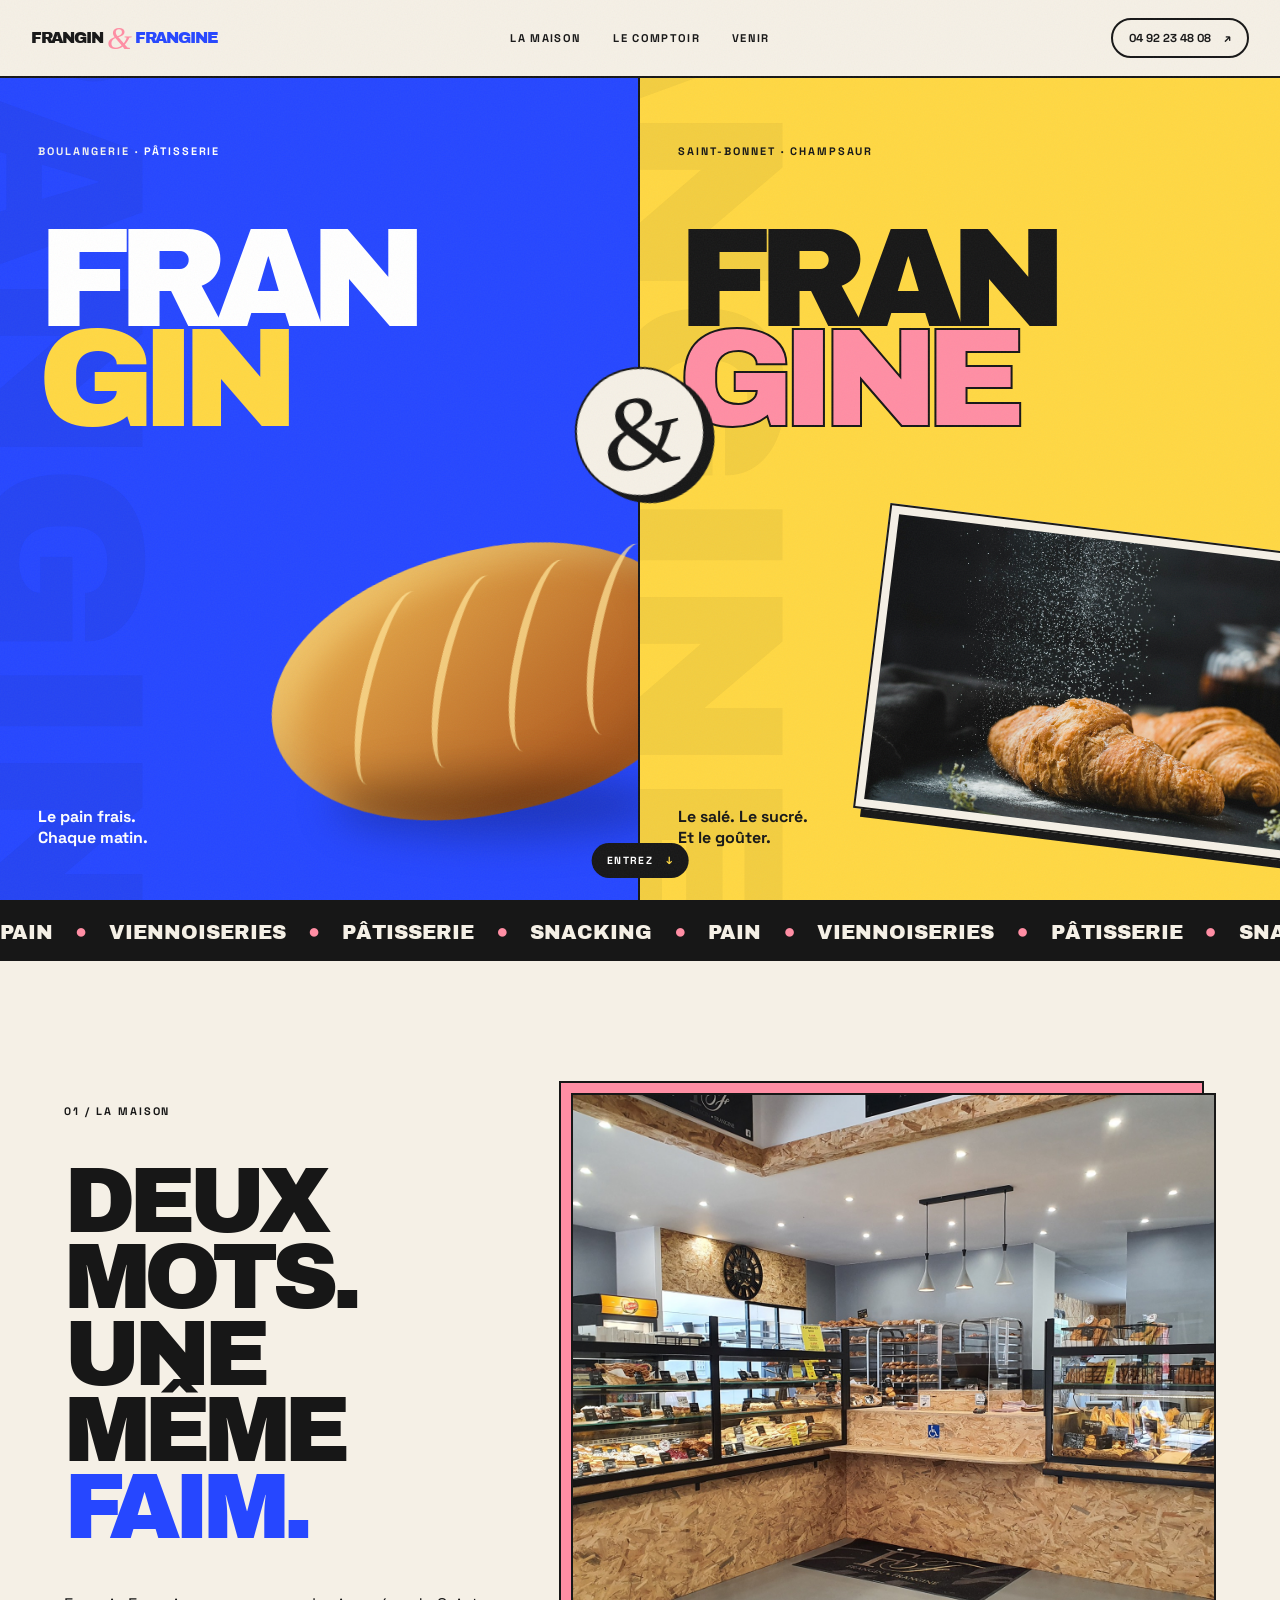
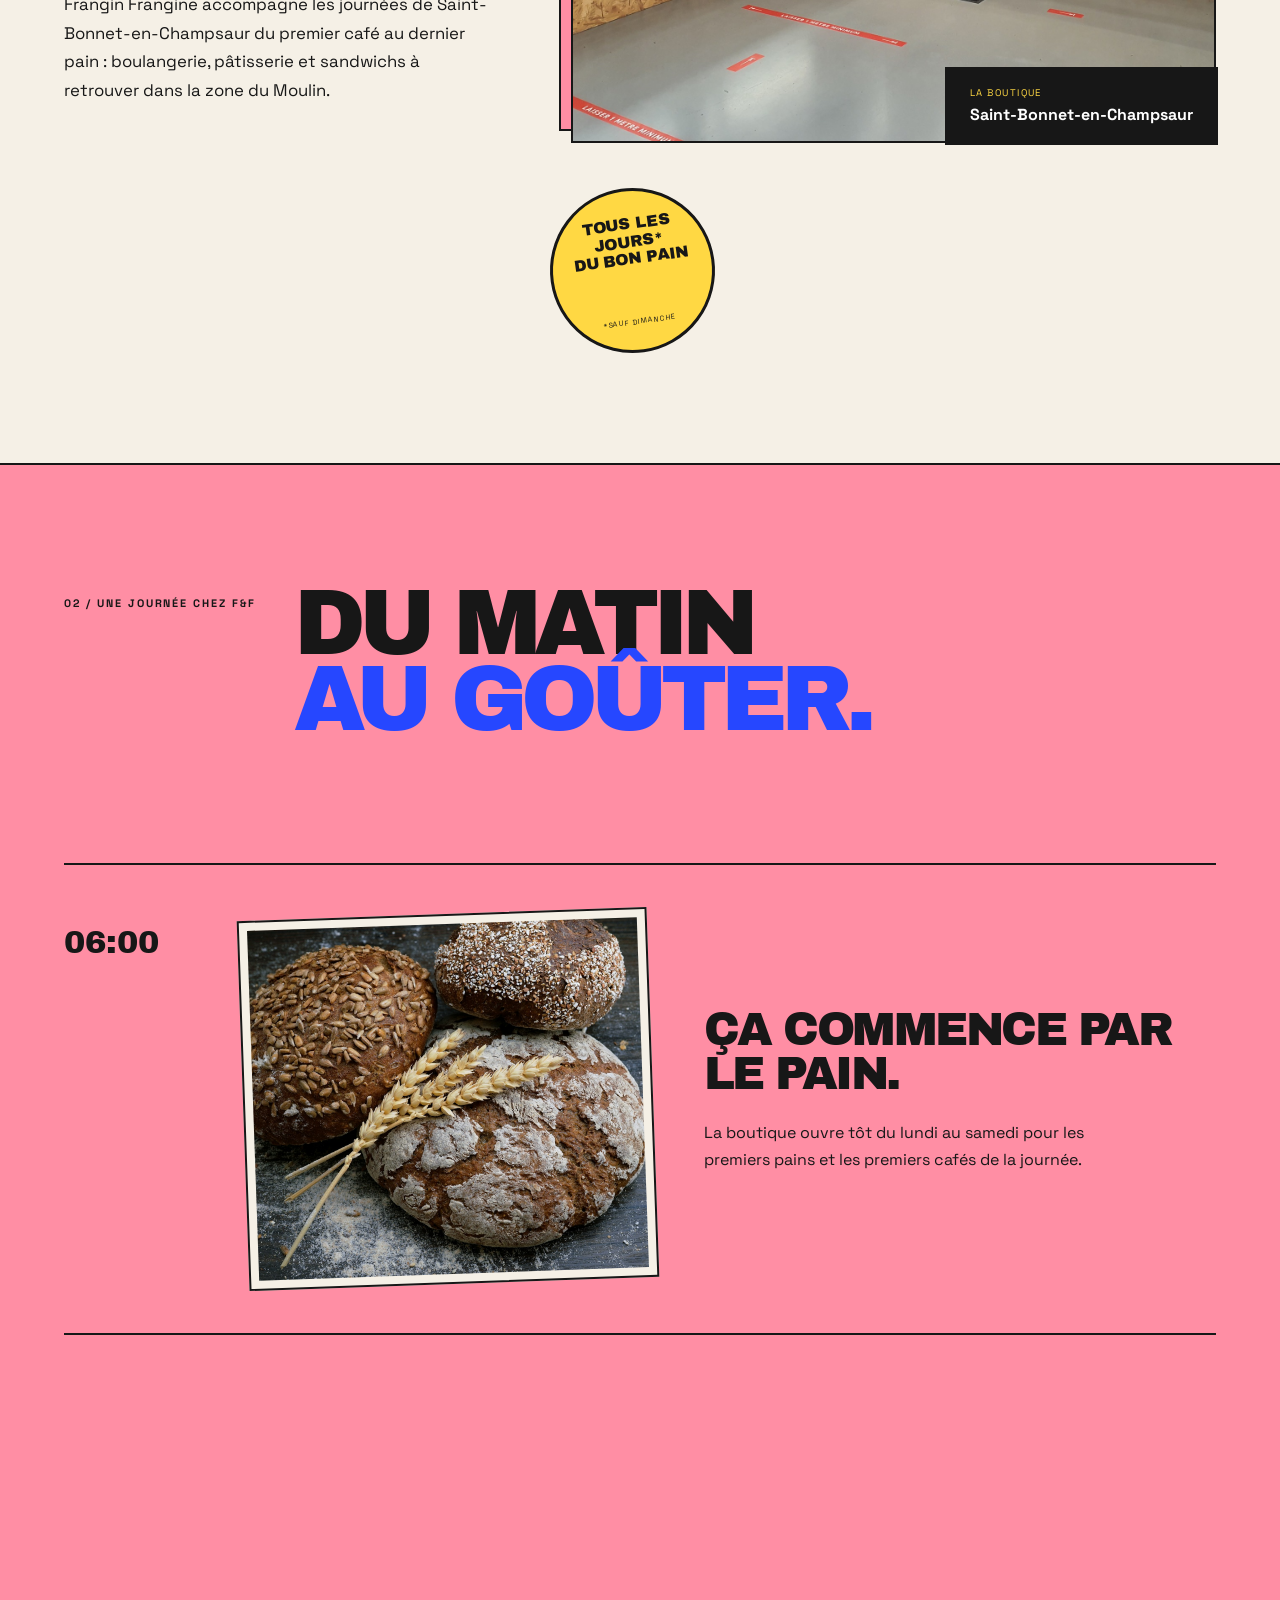
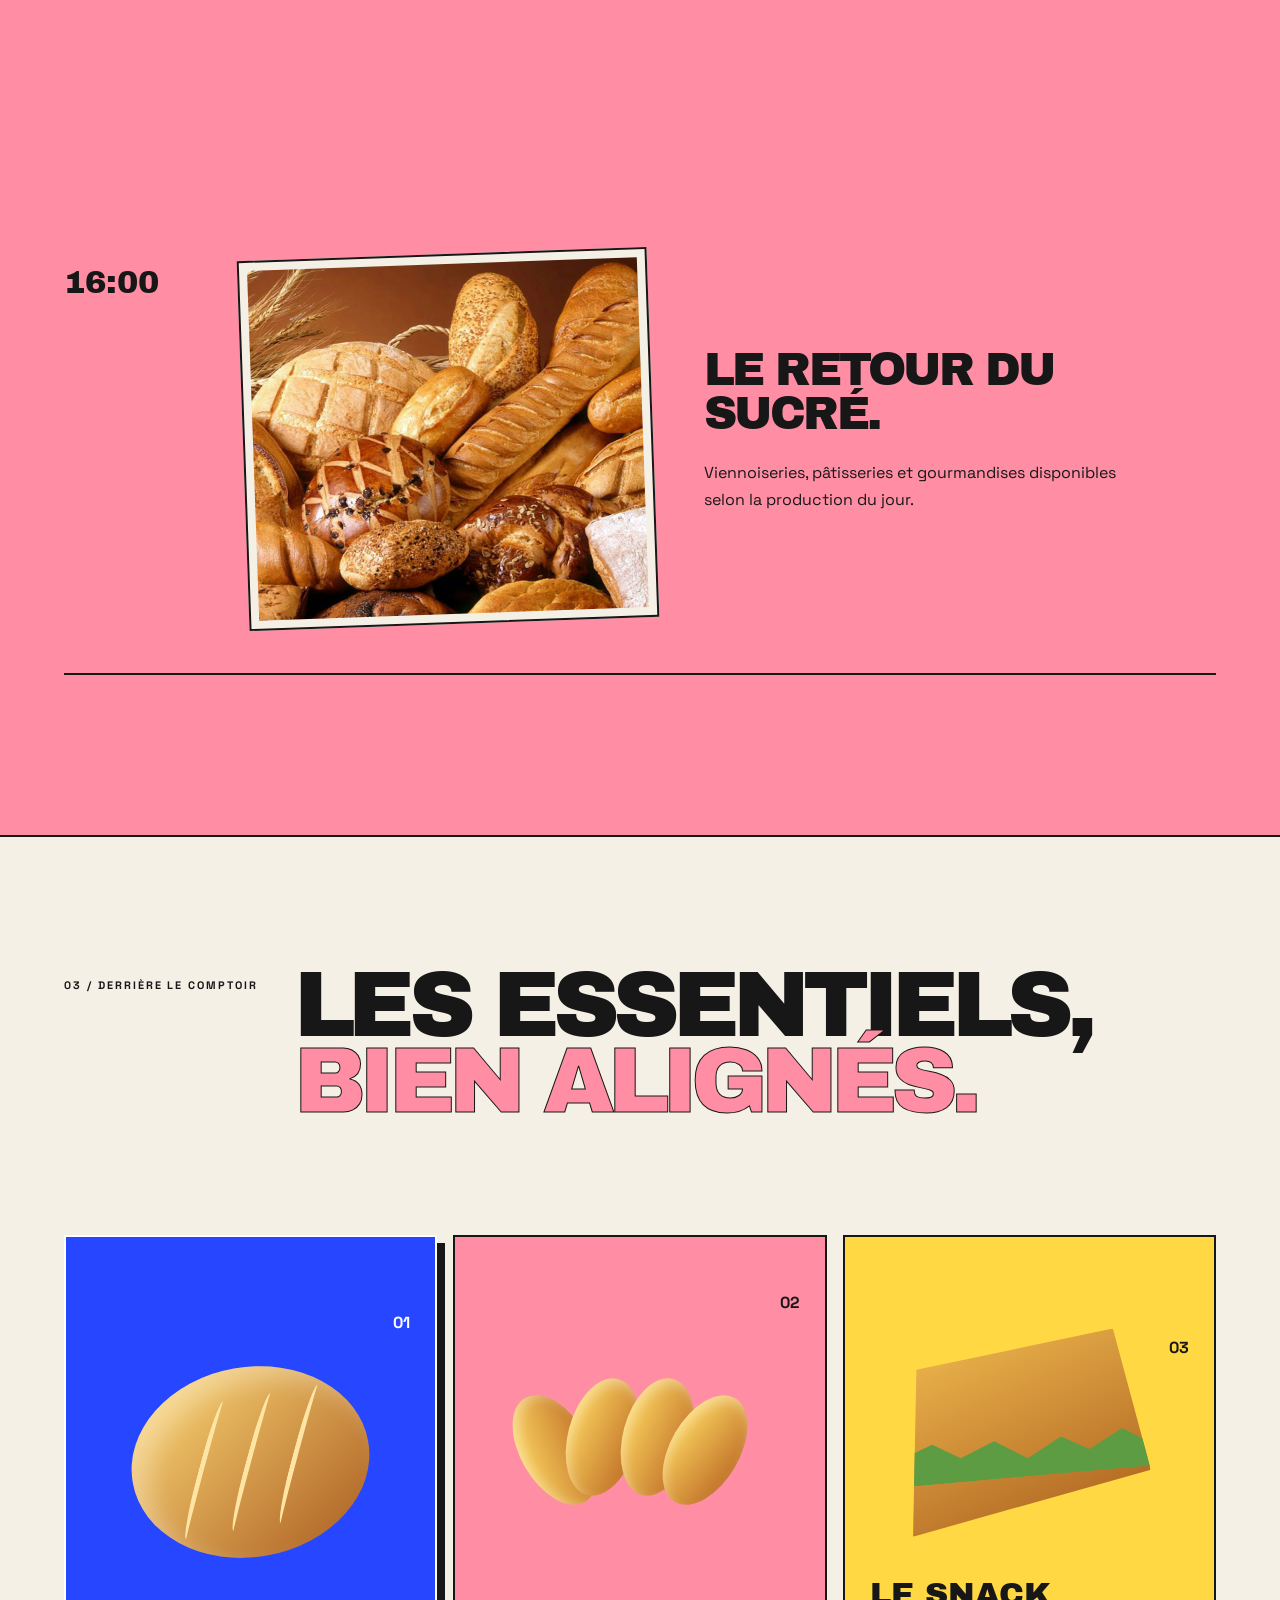
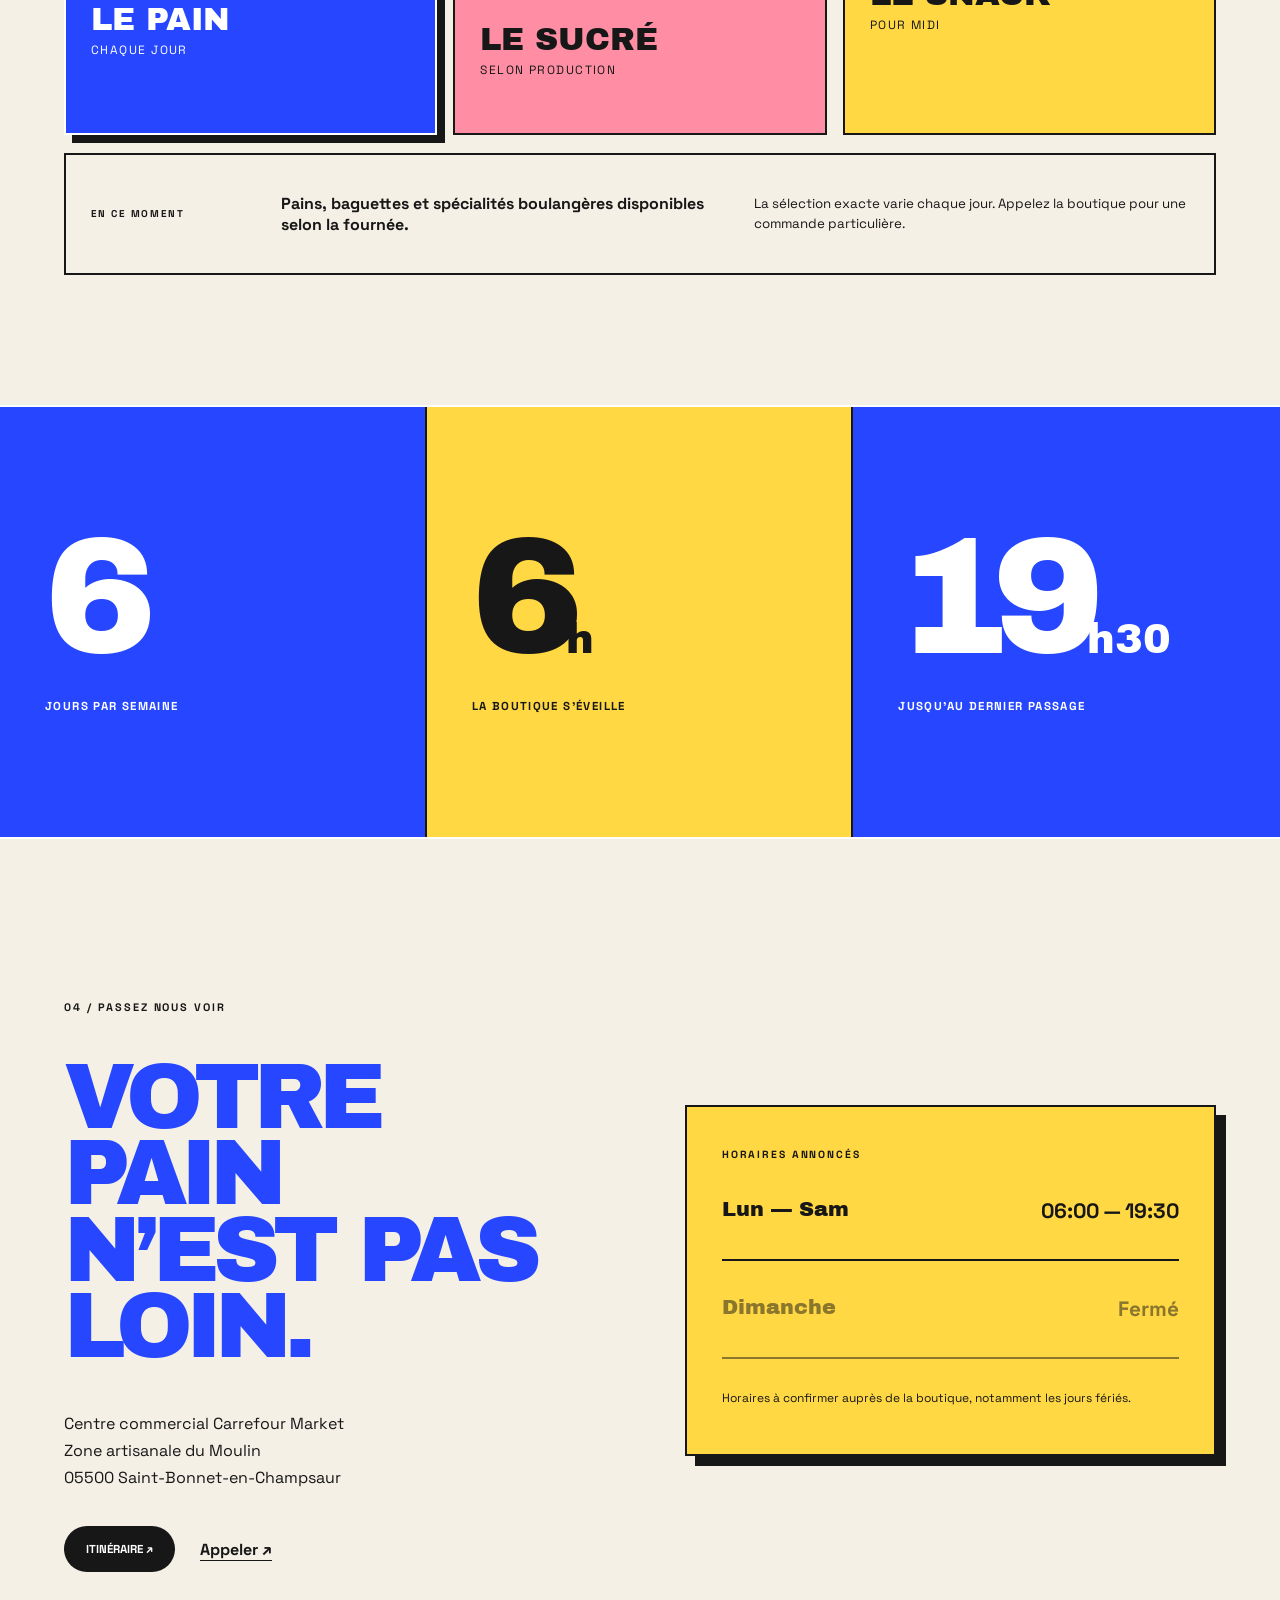
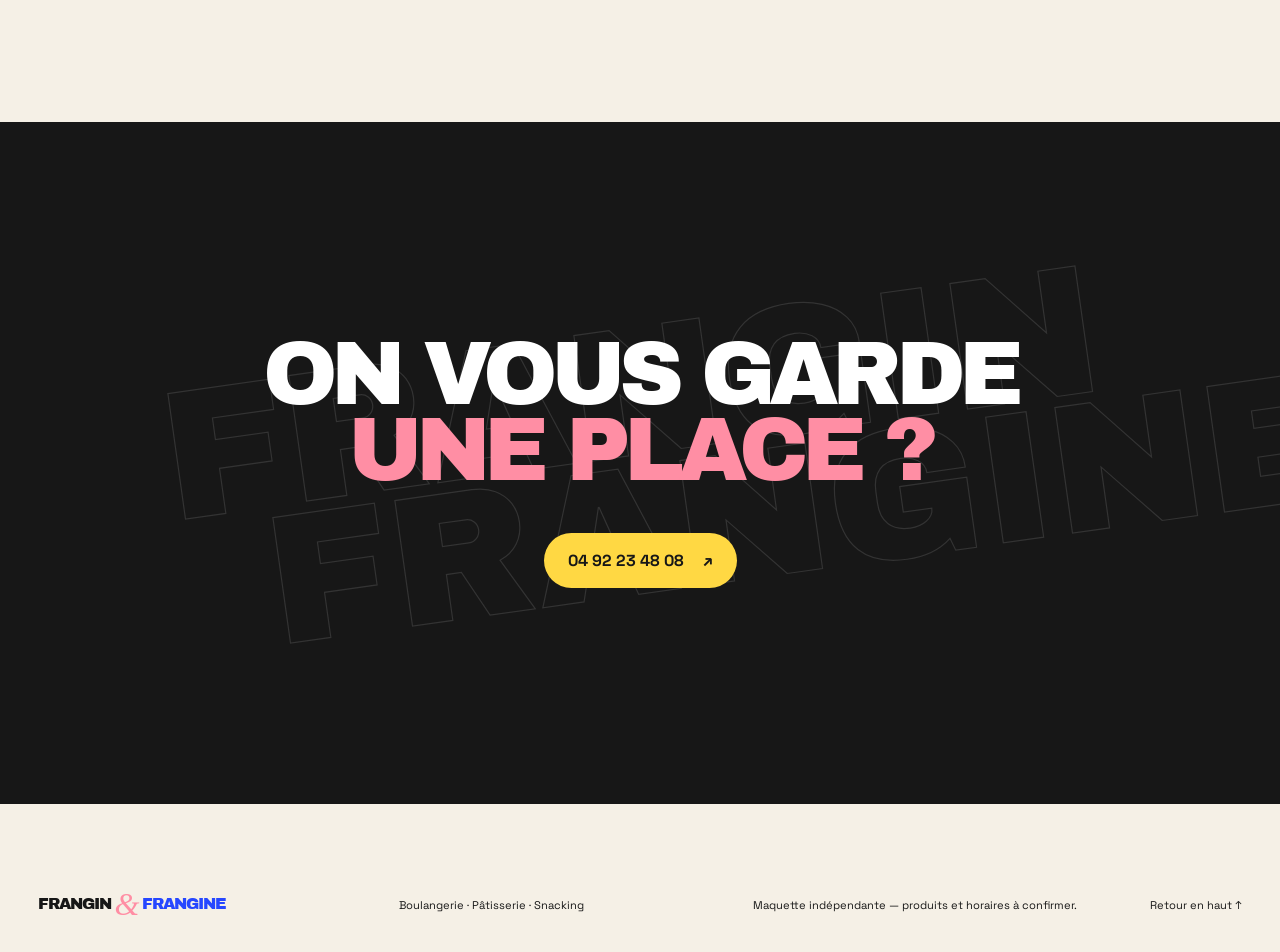
==== index.html @ d8682099 "feat: create premium identity website" ====
<!doctype html>
<html lang="fr">
<head>
  <meta charset="utf-8">
  <meta name="viewport" content="width=device-width, initial-scale=1">
  <meta name="description" content="Frangin Frangine, boulangerie-pâtisserie et snacking à Saint-Bonnet-en-Champsaur. Du pain frais, des douceurs et des sandwichs du lundi au samedi.">
  <meta name="theme-color" content="#2647ff">
  <title>Frangin Frangine — Boulangerie & snacking à Saint-Bonnet</title>
  <link rel="preconnect" href="https://fonts.googleapis.com">
  <link rel="preconnect" href="https://fonts.gstatic.com" crossorigin>
  <link href="https://fonts.googleapis.com/css2?family=Archivo+Black&family=Space+Grotesk:wght@400;500;600;700&display=swap" rel="stylesheet">
  <link rel="icon" href="favicon.svg" type="image/svg+xml">
  <link rel="stylesheet" href="styles.css">
</head>
<body>
  <div class="wipe" aria-hidden="true"><span>F</span><span>&</span><span>F</span></div>
  <div class="grain" aria-hidden="true"></div>
  <header>
    <a class="logo" href="#top" aria-label="Frangin Frangine, accueil"><span>FRANGIN</span><i>&</i><span>FRANGINE</span></a>
    <nav aria-label="Navigation principale"><a href="#maison">La maison</a><a href="#comptoir">Le comptoir</a><a href="#venir">Venir</a></nav>
    <a class="call magnetic" href="tel:+33492234808">04 92 23 48 08 <span>↗</span></a>
  </header>

  <main id="top">
    <section class="hero">
      <div class="hero-half brother" data-word="FRANGIN">
        <p class="eyebrow reveal">Boulangerie · Pâtisserie</p>
        <h1><span>FRAN</span><span>GIN</span></h1>
        <div class="bread-object" aria-hidden="true"><div class="loaf"><i></i><i></i><i></i><i></i></div><div class="shadow"></div></div>
        <p class="hero-caption reveal">Le pain frais.<br>Chaque matin.</p>
      </div>
      <div class="hero-half sister" data-word="FRANGINE">
        <p class="eyebrow reveal">Saint-Bonnet · Champsaur</p>
        <h1><span>FRAN</span><span>GINE</span></h1>
        <figure class="hero-image"><img src="assets/croissants.jpg" alt="Croissants tout juste préparés"></figure>
        <p class="hero-caption reveal">Le salé. Le sucré.<br>Et le goûter.</p>
      </div>
      <div class="ampersand" aria-hidden="true">&</div>
      <a class="scroll" href="#maison">ENTREZ <span>↓</span></a>
    </section>

    <div class="conveyor" aria-label="Pain, viennoiseries, pâtisserie, snacking">
      <div class="conveyor-track"><span>PAIN</span><i>●</i><span>VIENNOISERIES</span><i>●</i><span>PÂTISSERIE</span><i>●</i><span>SNACKING</span><i>●</i><span>PAIN</span><i>●</i><span>VIENNOISERIES</span><i>●</i><span>PÂTISSERIE</span><i>●</i><span>SNACKING</span><i>●</i></div>
    </div>

    <section class="house" id="maison">
      <div class="house-copy">
        <p class="label reveal">01 / La maison</p>
        <h2 class="reveal">Deux mots.<br>Une même<br><span>faim.</span></h2>
        <p class="reveal">Frangin Frangine accompagne les journées de Saint-Bonnet-en-Champsaur du premier café au dernier pain : boulangerie, pâtisserie et sandwichs à retrouver dans la zone du Moulin.</p>
      </div>
      <figure class="shop-shot reveal"><img src="assets/shop.jpg" alt="Intérieur de la boulangerie Frangin Frangine à Saint-Bonnet"><figcaption><span>La boutique</span><b>Saint-Bonnet-en-Champsaur</b></figcaption></figure>
      <div class="round-stamp" aria-hidden="true">TOUS LES JOURS*<br>DU BON PAIN<br><small>*SAUF DIMANCHE</small></div>
    </section>

    <section class="timeline">
      <div class="timeline-heading reveal"><p class="label">02 / Une journée chez F&F</p><h2>Du matin<br><em>au goûter.</em></h2></div>
      <div class="time-list">
        <article class="time-card reveal"><span class="hour">06:00</span><div class="time-visual"><img src="assets/bread.jpg" alt="Pains artisanaux farinés"></div><div><h3>Ça commence par le pain.</h3><p>La boutique ouvre tôt du lundi au samedi pour les premiers pains et les premiers cafés de la journée.</p></div></article>
        <article class="time-card reverse reveal"><span class="hour">12:00</span><div class="time-visual"><img src="assets/baguettes.jpg" alt="Pain tranché pour le déjeuner"></div><div><h3>La pause prend forme.</h3><p>Sandwichs et offre salée pour une pause simple, rapide et généreuse.</p></div></article>
        <article class="time-card reveal"><span class="hour">16:00</span><div class="time-visual"><img src="assets/pastry.jpg" alt="Assortiment de pains et douceurs boulangères"></div><div><h3>Le retour du sucré.</h3><p>Viennoiseries, pâtisseries et gourmandises disponibles selon la production du jour.</p></div></article>
      </div>
    </section>

    <section class="counter" id="comptoir">
      <div class="counter-top"><p class="label reveal">03 / Derrière le comptoir</p><h2 class="reveal">Les essentiels,<br><span>bien alignés.</span></h2></div>
      <div class="product-grid">
        <button class="product blue active reveal" data-product="pain" type="button"><span>01</span><div class="product-shape bread-shape" aria-hidden="true"><i></i><i></i><i></i></div><h3>Le pain</h3><p>Chaque jour</p></button>
        <button class="product pink reveal" data-product="sweet" type="button"><span>02</span><div class="product-shape croissant-shape" aria-hidden="true"><i></i><i></i><i></i><i></i></div><h3>Le sucré</h3><p>Selon production</p></button>
        <button class="product yellow reveal" data-product="snack" type="button"><span>03</span><div class="product-shape sandwich-shape" aria-hidden="true"><i></i></div><h3>Le snack</h3><p>Pour midi</p></button>
      </div>
      <div class="product-detail" aria-live="polite">
        <span>EN CE MOMENT</span>
        <p id="product-copy">Pains, baguettes et spécialités boulangères disponibles selon la fournée.</p>
        <small>La sélection exacte varie chaque jour. Appelez la boutique pour une commande particulière.</small>
      </div>
    </section>

    <section class="numbers">
      <div class="number-block reveal"><span>6</span><p>jours par semaine</p></div>
      <div class="number-block flip reveal"><span>6<span>h</span></span><p>la boutique s’éveille</p></div>
      <div class="number-block reveal"><span>19<span>h30</span></span><p>jusqu’au dernier passage</p></div>
    </section>

    <section class="visit" id="venir">
      <div class="visit-copy reveal"><p class="label">04 / Passez nous voir</p><h2>Votre pain<br>n’est pas loin.</h2><p>Centre commercial Carrefour Market<br>Zone artisanale du Moulin<br>05500 Saint-Bonnet-en-Champsaur</p><div class="visit-actions"><a class="primary magnetic" href="https://www.google.com/maps/search/?api=1&query=Frangin+Frangine+Saint+Bonnet+Champsaur" target="_blank" rel="noopener">Itinéraire ↗</a><a href="tel:+33492234808">Appeler ↗</a></div></div>
      <div class="opening reveal"><span>HORAIRES ANNONCÉS</span><div class="opening-row"><b>Lun — Sam</b><strong>06:00 — 19:30</strong></div><div class="opening-row muted"><b>Dimanche</b><strong>Fermé</strong></div><p>Horaires à confirmer auprès de la boutique, notamment les jours fériés.</p></div>
    </section>

    <section class="finale">
      <div class="finale-word" aria-hidden="true"><span>FRANGIN</span><span>FRANGINE</span></div>
      <h2>On vous garde<br><em>une place ?</em></h2>
      <a class="magnetic" href="tel:+33492234808">04 92 23 48 08 <span>↗</span></a>
    </section>
  </main>

  <footer><a class="logo" href="#top"><span>FRANGIN</span><i>&</i><span>FRANGINE</span></a><p>Boulangerie · Pâtisserie · Snacking</p><p class="legal">Maquette indépendante — produits et horaires à confirmer.</p><a href="#top">Retour en haut ↑</a></footer>
  <script src="app.js"></script>
</body>
</html>
---- styles.css ----
:root{--blue:#2647ff;--pink:#ff8ea4;--yellow:#ffd843;--cream:#f5f0e6;--ink:#171717;--display:"Archivo Black",sans-serif;--body:"Space Grotesk",sans-serif}*{box-sizing:border-box}html{scroll-behavior:smooth}body{margin:0;background:var(--cream);color:var(--ink);font-family:var(--body);overflow-x:hidden}body.loading{overflow:hidden}a{color:inherit;text-decoration:none}button{font:inherit;color:inherit}img{display:block;width:100%;height:100%;object-fit:cover}::selection{background:var(--pink);color:var(--ink)}.grain{position:fixed;inset:0;z-index:400;pointer-events:none;opacity:.045;background-image:url("data:image/svg+xml,%3Csvg xmlns='http://www.w3.org/2000/svg' width='160' height='160'%3E%3Cfilter id='a'%3E%3CfeTurbulence type='fractalNoise' baseFrequency='.7' numOctaves='4' stitchTiles='stitch'/%3E%3C/filter%3E%3Crect width='100%25' height='100%25' filter='url(%23a)'/%3E%3C/svg%3E")}.wipe{position:fixed;inset:0;z-index:999;background:var(--cream);display:flex;align-items:center;justify-content:center;font:clamp(5rem,15vw,13rem)/1 var(--display);transition:transform .9s cubic-bezier(.8,0,.2,1)}.wipe span:first-child{color:var(--blue)}.wipe span:nth-child(2){color:var(--pink);font-family:Georgia,serif;font-style:italic}.wipe span:last-child{color:var(--yellow);-webkit-text-stroke:2px var(--ink)}.wipe.done{transform:translateY(-105%)}header{height:78px;position:fixed;z-index:100;left:0;right:0;top:0;display:grid;grid-template-columns:1fr auto 1fr;align-items:center;padding:0 2.4vw;border-bottom:2px solid var(--ink);background:rgba(245,240,230,.9);backdrop-filter:blur(13px)}.logo{display:flex;align-items:center;font:1rem/1 var(--display);letter-spacing:-.07em;width:max-content}.logo i{font:italic 2rem/.5 Georgia,serif;color:var(--pink);margin:0 4px}.logo span:last-child{color:var(--blue)}header nav{display:flex;gap:2rem;font-size:.7rem;text-transform:uppercase;letter-spacing:.12em;font-weight:700}header nav a{transition:color .2s}header nav a:hover{color:var(--blue)}.call{justify-self:end;border:2px solid;border-radius:999px;padding:11px 16px;font-size:.72rem;font-weight:700}.call span{margin-left:10px}.hero{min-height:100svh;padding-top:78px;display:grid;grid-template-columns:1fr 1fr;position:relative;border-bottom:2px solid}.hero-half{position:relative;min-height:calc(100svh - 78px);overflow:hidden;padding:55px 3vw}.hero-half:after{content:attr(data-word);position:absolute;font:18vw/.75 var(--display);left:-2vw;bottom:-3vw;color:rgba(23,23,23,.05);writing-mode:vertical-rl}.brother{background:var(--blue);color:white;border-right:2px solid var(--ink)}.sister{background:var(--yellow)}.eyebrow{font-size:.68rem;font-weight:700;text-transform:uppercase;letter-spacing:.18em}.hero h1{position:relative;z-index:2;margin:8vh 0 0;font:clamp(5rem,11vw,12rem)/.71 var(--display);letter-spacing:-.1em}.hero h1 span{display:block}.brother h1 span:last-child{color:var(--yellow)}.sister h1 span:last-child{color:var(--pink);-webkit-text-stroke:2px var(--ink)}.ampersand{position:absolute;z-index:5;left:50%;top:48%;transform:translate(-50%,-50%) rotate(-12deg);width:130px;aspect-ratio:1;border:2px solid;border-radius:50%;display:grid;place-items:center;background:var(--cream);font:italic 6.5rem/1 Georgia,serif;box-shadow:8px 8px 0 var(--ink);animation:bob 3s ease-in-out infinite alternate}@keyframes bob{to{transform:translate(-50%,-58%) rotate(7deg)}}.bread-object{position:absolute;width:34vw;height:25vw;right:-5vw;bottom:7vh;perspective:800px}.loaf{position:absolute;inset:2vw 0;background:linear-gradient(145deg,#f4bd55,#b76524 72%);border-radius:55% 48% 50% 50%;transform:rotate(-12deg) rotateX(12deg);box-shadow:inset 20px 20px 35px rgba(255,235,150,.4),inset -25px -25px 40px rgba(103,39,10,.35);animation:loaf 4s ease-in-out infinite alternate}.loaf i{position:absolute;width:13%;height:75%;top:8%;border-left:8px solid rgba(255,226,148,.75);border-radius:50%;transform:rotate(24deg)}.loaf i:nth-child(1){left:22%}.loaf i:nth-child(2){left:40%}.loaf i:nth-child(3){left:58%}.loaf i:nth-child(4){left:76%}@keyframes loaf{to{transform:rotate(-7deg) rotateX(4deg) translateY(-15px)}}.shadow{position:absolute;bottom:0;left:15%;right:8%;height:20%;background:rgba(0,0,0,.25);filter:blur(20px);border-radius:50%}.hero-image{position:absolute;right:-4vw;bottom:7vh;width:36vw;height:24vw;margin:0;border:2px solid;padding:8px;background:var(--cream);transform:rotate(7deg);box-shadow:8px 8px 0 var(--ink);overflow:hidden}.hero-image img{transition:transform 1s}.hero-image:hover img{transform:scale(1.06)}.hero-caption{position:absolute;z-index:3;left:3vw;bottom:4vh;font-size:1rem;font-weight:700}.scroll{position:absolute;z-index:6;left:50%;bottom:22px;transform:translateX(-50%);background:var(--ink);color:white;padding:11px 15px;border-radius:999px;font-size:.65rem;font-weight:700;letter-spacing:.14em}.scroll span{color:var(--yellow);margin-left:8px}.conveyor{overflow:hidden;background:var(--ink);color:var(--cream);padding:18px 0;border-bottom:2px solid}.conveyor-track{width:max-content;display:flex;align-items:center;gap:22px;font:1.25rem var(--display);animation:roll 23s linear infinite}.conveyor i{color:var(--pink);font-style:normal}@keyframes roll{to{transform:translateX(-50%)}}.house{min-height:1100px;padding:130px 5vw;position:relative;display:grid;grid-template-columns:.8fr 1.2fr;gap:6vw;overflow:hidden}.house-copy{position:relative;z-index:2}.label{font-size:.68rem;font-weight:700;letter-spacing:.18em;text-transform:uppercase}.house h2,.timeline-heading h2,.counter-top h2,.visit h2{font:clamp(3.8rem,7.2vw,8rem)/.83 var(--display);letter-spacing:-.075em;text-transform:uppercase;margin:45px 0}.house h2 span{color:var(--blue)}.house-copy>p:last-child{max-width:450px;line-height:1.7;font-size:1.05rem}.shop-shot{position:relative;height:650px;margin:0}.shop-shot:before{content:"";position:absolute;inset:-12px 12px 12px -12px;background:var(--pink);border:2px solid}.shop-shot img{position:relative;border:2px solid}.shop-shot figcaption{position:absolute;right:-2px;bottom:-2px;background:var(--ink);color:white;padding:20px 25px}.shop-shot figcaption span{display:block;color:var(--yellow);font-size:.6rem;letter-spacing:.15em;text-transform:uppercase}.shop-shot figcaption b{display:block;margin-top:5px}.round-stamp{position:absolute;left:43%;bottom:110px;width:165px;aspect-ratio:1;border:3px solid;border-radius:50%;display:grid;place-items:center;text-align:center;background:var(--yellow);font:1rem/1.1 var(--display);transform:rotate(-8deg);animation:bobStamp 4s ease-in-out infinite alternate}.round-stamp small{font:.45rem var(--body);letter-spacing:.12em}@keyframes bobStamp{to{transform:rotate(8deg) translateY(-10px)}}.timeline{padding:120px 5vw 160px;background:var(--pink);border-block:2px solid}.timeline-heading{display:grid;grid-template-columns:.4fr 1.6fr}.timeline-heading h2{margin-top:0}.timeline-heading em{font-style:normal;color:var(--blue)}.time-list{margin-top:80px;border-top:2px solid}.time-card{min-height:470px;border-bottom:2px solid;display:grid;grid-template-columns:.25fr .8fr 1fr;gap:4vw;align-items:center;padding:40px 0}.time-card.reverse .time-visual{order:3}.hour{font:2rem var(--display);align-self:start;margin-top:20px}.time-visual{height:370px;overflow:hidden;border:2px solid;background:var(--cream);padding:8px;transform:rotate(-2deg)}.time-card.reverse .time-visual{transform:rotate(2deg)}.time-card h3{font:clamp(2rem,3.6vw,4.2rem)/.95 var(--display);letter-spacing:-.055em;text-transform:uppercase;margin:0 0 22px}.time-card p{max-width:420px;line-height:1.7}.counter{padding:130px 5vw;background:var(--cream)}.counter-top{display:grid;grid-template-columns:.4fr 1.6fr}.counter-top h2{margin-top:0}.counter-top h2 span{color:var(--pink);-webkit-text-stroke:1px var(--ink)}.product-grid{display:grid;grid-template-columns:repeat(3,1fr);gap:16px;margin-top:70px}.product{position:relative;min-height:500px;border:2px solid;background:none;padding:25px;text-align:left;overflow:hidden;cursor:pointer;transition:transform .3s,box-shadow .3s}.product:hover,.product.active{transform:translateY(-10px);box-shadow:8px 8px 0 var(--ink)}.product.blue{background:var(--blue);color:white}.product.pink{background:var(--pink)}.product.yellow{background:var(--yellow)}.product>span{float:right;font-weight:700}.product h3{font:2rem var(--display);text-transform:uppercase;margin:40px 0 5px}.product p{margin:0;font-size:.75rem;text-transform:uppercase;letter-spacing:.12em}.product-shape{height:290px;position:relative;display:grid;place-items:center}.bread-shape{width:75%;height:190px;margin:55px auto 45px;border-radius:50%;background:linear-gradient(145deg,#ffdc79,#aa5c20);transform:rotate(-10deg);box-shadow:inset 15px 15px 25px rgba(255,255,255,.3)}.bread-shape i{position:absolute;width:12px;height:75%;border-left:5px solid #ffe5a4;border-radius:50%;transform:rotate(25deg)}.bread-shape i:nth-child(1){left:28%}.bread-shape i:nth-child(2){left:48%}.bread-shape i:nth-child(3){left:68%}.croissant-shape{display:flex;align-items:center;justify-content:center}.croissant-shape i{display:block;width:23%;height:120px;border-radius:50%;background:linear-gradient(100deg,#ffda63,#bd6a24);margin:-7px;transform:rotate(15deg);box-shadow:inset 5px 5px 12px rgba(255,255,255,.35)}.croissant-shape i:first-child{transform:rotate(-30deg) translateY(15px)}.croissant-shape i:last-child{transform:rotate(30deg) translateY(15px)}.sandwich-shape{height:200px;width:80%;margin:auto;background:linear-gradient(160deg,#efb94f,#a95c1c);clip-path:polygon(12% 12%,90% 0,100% 72%,5% 95%);transform:rotate(-5deg)}.sandwich-shape i{position:absolute;left:3%;right:0;top:50%;height:20%;background:#5d9c42;clip-path:polygon(0 30%,13% 0,24% 40%,38% 5%,51% 55%,65% 8%,76% 45%,90% 0,100% 40%,100% 100%,0 100%)}.product-detail{margin-top:18px;border:2px solid;padding:22px 25px;display:grid;grid-template-columns:.35fr 1fr 1fr;gap:3vw;align-items:center}.product-detail>span{font-size:.62rem;font-weight:700;letter-spacing:.18em}.product-detail p{font-weight:700}.product-detail small{line-height:1.5}.numbers{display:grid;grid-template-columns:repeat(3,1fr);border-block:2px solid;background:var(--blue);color:white}.number-block{min-height:430px;padding:45px;display:flex;flex-direction:column;justify-content:center;border-right:2px solid var(--ink)}.number-block:last-child{border:0}.number-block.flip{background:var(--yellow);color:var(--ink)}.number-block>span{font:clamp(6rem,13vw,13rem)/.8 var(--display);letter-spacing:-.1em}.number-block>span span{font-size:.25em;letter-spacing:0}.number-block p{margin:35px 0 0;text-transform:uppercase;font-weight:700;letter-spacing:.12em;font-size:.72rem}.visit{padding:150px 5vw;background:var(--cream);display:grid;grid-template-columns:1fr 1fr;gap:7vw}.visit h2{color:var(--blue)}.visit-copy>p:nth-of-type(2){line-height:1.7}.visit-actions{display:flex;gap:25px;align-items:center;margin-top:35px}.primary{display:inline-block;background:var(--ink);color:white;border-radius:999px;padding:16px 22px;font-size:.72rem;font-weight:700;text-transform:uppercase}.visit-actions>a:last-child{text-decoration:underline;text-underline-offset:5px;font-weight:700}.opening{border:2px solid;padding:35px;align-self:center;background:var(--yellow);box-shadow:10px 10px 0 var(--ink);transform:rotate(1.5deg)}.opening>span{font-size:.65rem;font-weight:700;letter-spacing:.18em}.opening-row{padding:35px 0;border-bottom:2px solid;display:flex;justify-content:space-between;gap:20px}.opening-row b{font:1.3rem var(--display)}.opening-row strong{font-size:1.3rem}.opening-row.muted{opacity:.5}.opening>p{font-size:.75rem;line-height:1.5;margin-top:30px}.finale{min-height:680px;background:var(--ink);color:white;display:flex;flex-direction:column;align-items:center;justify-content:center;text-align:center;position:relative;overflow:hidden}.finale-word{position:absolute;inset:0;display:flex;flex-direction:column;justify-content:center;font:12vw/.75 var(--display);color:transparent;-webkit-text-stroke:1px rgba(255,255,255,.12);transform:rotate(-8deg) scale(1.2)}.finale-word span:last-child{transform:translateX(10vw)}.finale h2{position:relative;font:clamp(3.8rem,7vw,8rem)/.85 var(--display);letter-spacing:-.075em;text-transform:uppercase;margin:0 0 45px}.finale em{font-style:normal;color:var(--pink)}.finale>a{position:relative;background:var(--yellow);color:var(--ink);padding:17px 24px;border-radius:999px;font-weight:700}.finale>a span{margin-left:15px}.magnetic{transition:transform .2s}footer{min-height:150px;padding:40px 3vw;display:grid;grid-template-columns:1.2fr 1fr 1.5fr auto;gap:25px;align-items:end;border-top:2px solid;font-size:.7rem}footer p{margin:0}.legal{text-align:center}.reveal{opacity:0;transform:translateY(45px);transition:opacity .85s ease,transform .85s cubic-bezier(.2,.7,.2,1)}.reveal.visible{opacity:1;transform:none}
@media(max-width:900px){header{grid-template-columns:1fr auto}header nav{display:none}.hero{grid-template-columns:1fr;min-height:1500px}.hero-half{min-height:720px}.brother{border-right:0;border-bottom:2px solid}.hero h1{font-size:19vw}.hero-image,.bread-object{width:62vw;height:42vw}.ampersand{top:50%;width:100px;font-size:5rem}.house{grid-template-columns:1fr;min-height:auto}.shop-shot{height:520px}.round-stamp{left:auto;right:4%;bottom:80px}.timeline-heading,.counter-top{grid-template-columns:1fr}.time-card{grid-template-columns:.2fr 1fr}.time-card>div:last-child{grid-column:2}.time-card.reverse .time-visual{order:initial}.product-grid{grid-template-columns:1fr}.product{min-height:460px}.product-detail{grid-template-columns:1fr}.numbers{grid-template-columns:1fr}.number-block{min-height:300px;border-right:0;border-bottom:2px solid}.visit{grid-template-columns:1fr}footer{grid-template-columns:1fr 1fr}.legal{text-align:left}}
@media(max-width:560px){header{height:68px;padding-inline:4vw}.logo{font-size:.72rem}.logo i{font-size:1.5rem}.call{font-size:0;width:45px;height:45px;padding:0;display:grid;place-items:center}.call span{font-size:1rem;margin:0}.hero{padding-top:68px;min-height:1240px}.hero-half{min-height:600px;padding:45px 5vw}.hero h1{font-size:22vw}.hero-image,.bread-object{width:76vw;height:52vw;bottom:8vh}.hero-caption{left:5vw}.ampersand{width:82px;font-size:4rem}.house,.timeline,.counter,.visit{padding:95px 6vw}.house h2,.timeline-heading h2,.counter-top h2,.visit h2{font-size:13vw}.shop-shot{height:380px}.round-stamp{width:115px;bottom:55px}.time-card{grid-template-columns:1fr;padding:35px 0}.time-card>div:last-child{grid-column:1}.time-visual{height:280px}.time-card.reverse .time-visual{order:initial}.time-card h3{font-size:2rem}.product{min-height:430px}.product-detail{padding:20px}.number-block>span{font-size:35vw}.visit-actions{align-items:flex-start;flex-direction:column}.opening{padding:25px}.opening-row{display:block}.opening-row strong{display:block;margin-top:8px}.finale{min-height:550px}.finale h2{font-size:12vw}footer{grid-template-columns:1fr}.legal{order:4}}
@media(prefers-reduced-motion:reduce){html{scroll-behavior:auto}*,*:before,*:after{animation-duration:.01ms!important;animation-iteration-count:1!important;transition-duration:.01ms!important}.reveal{opacity:1;transform:none}}
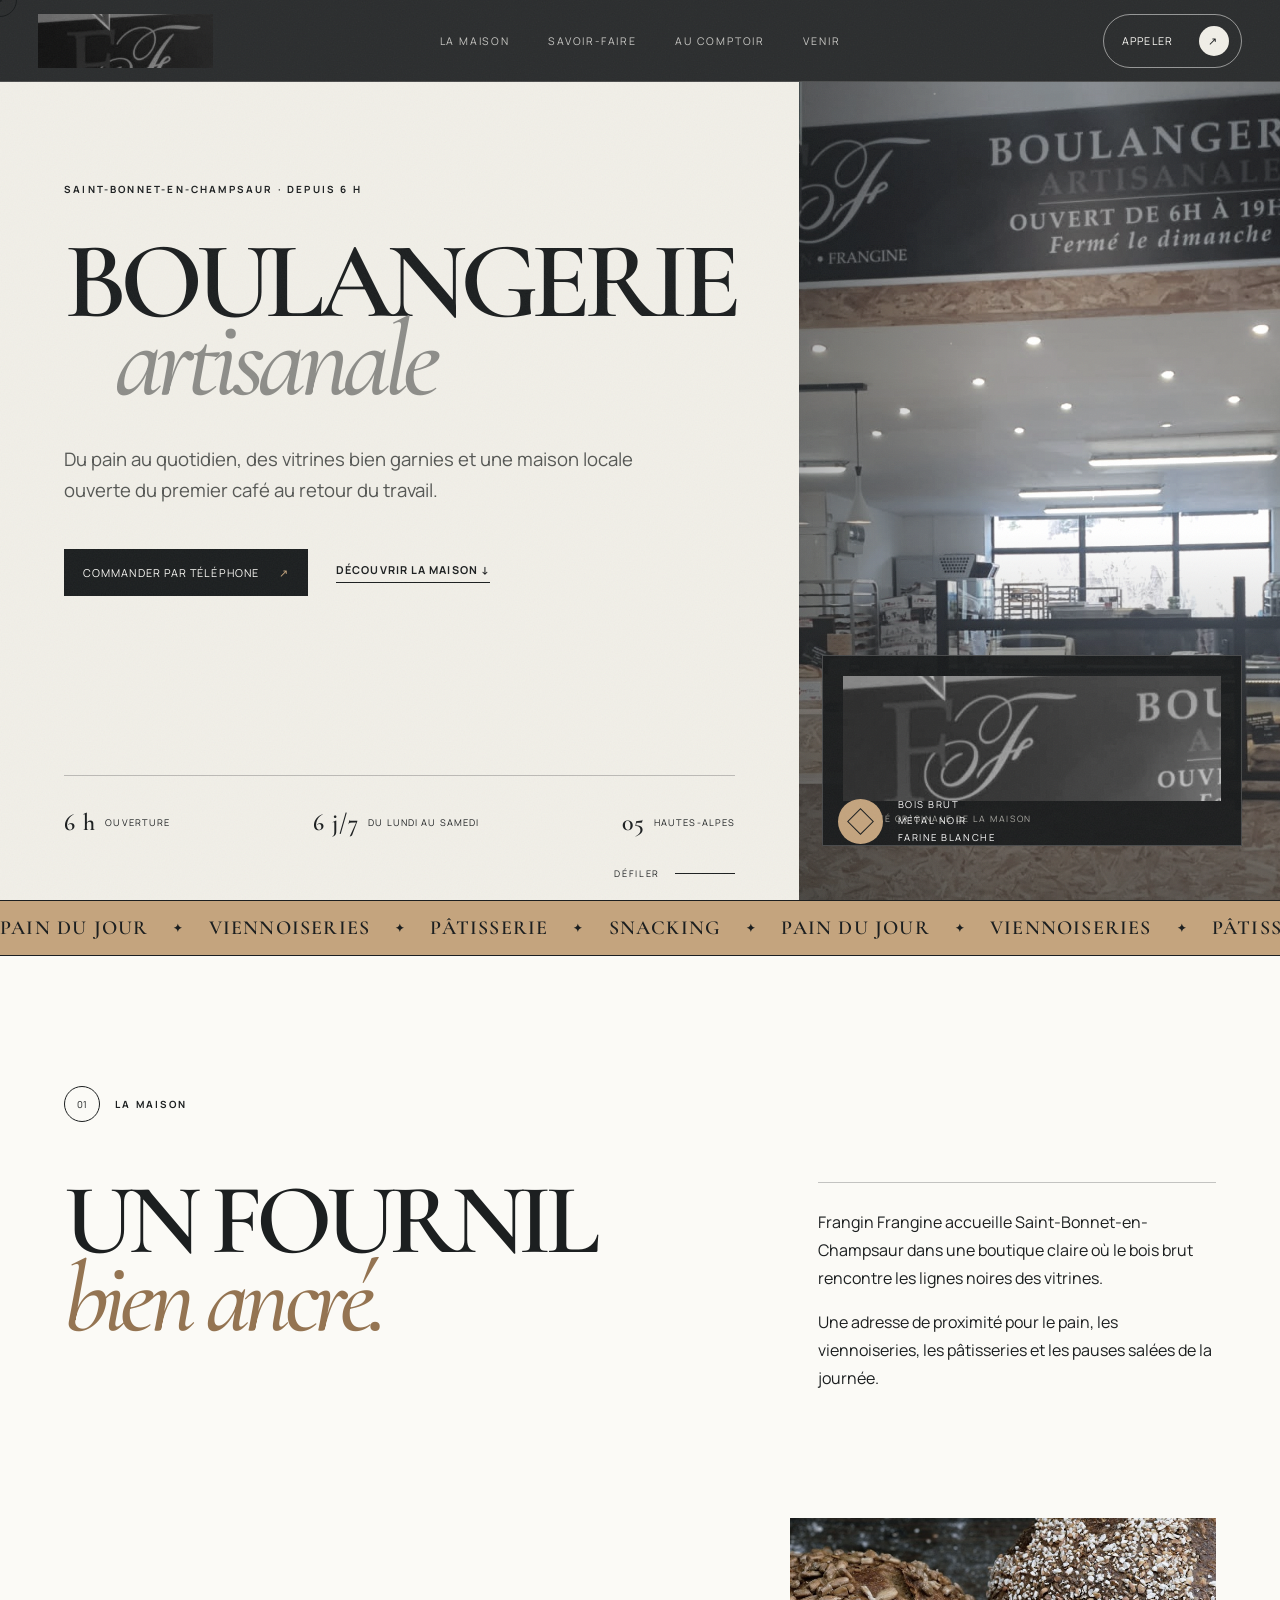
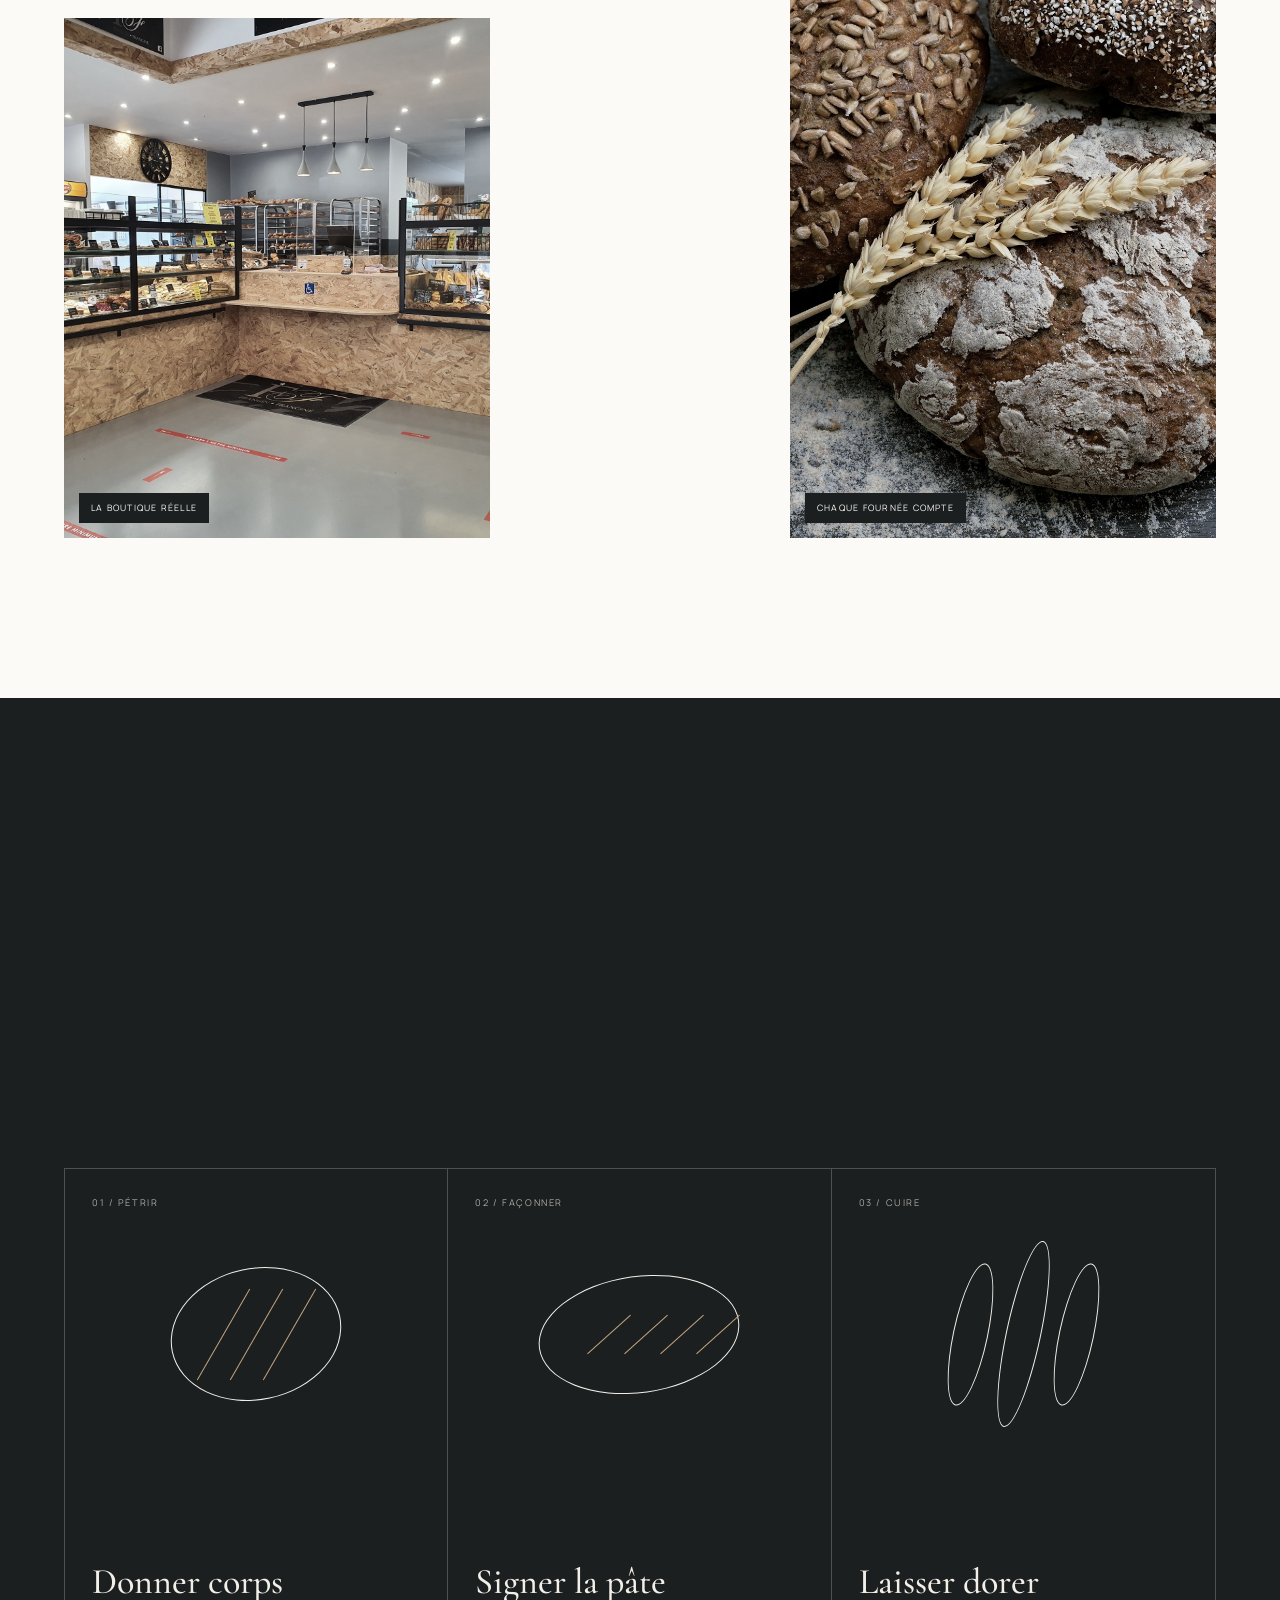
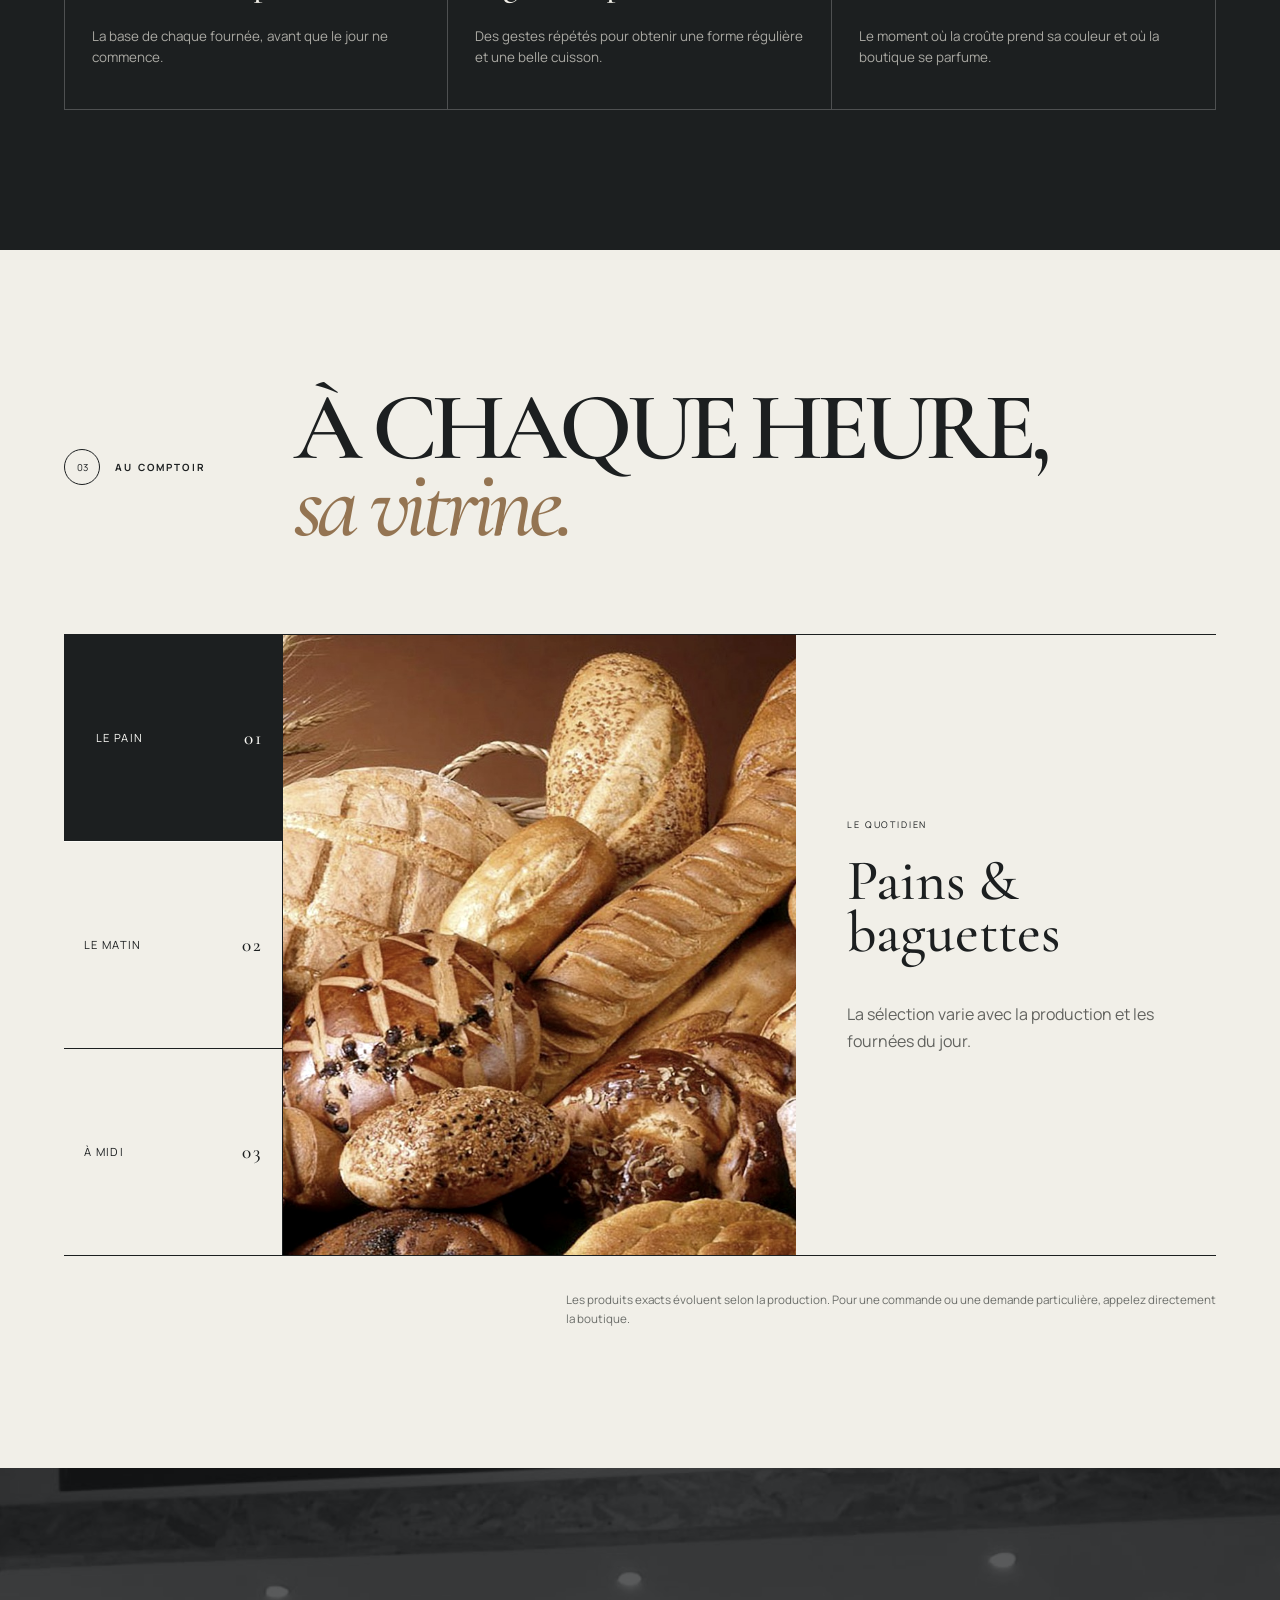
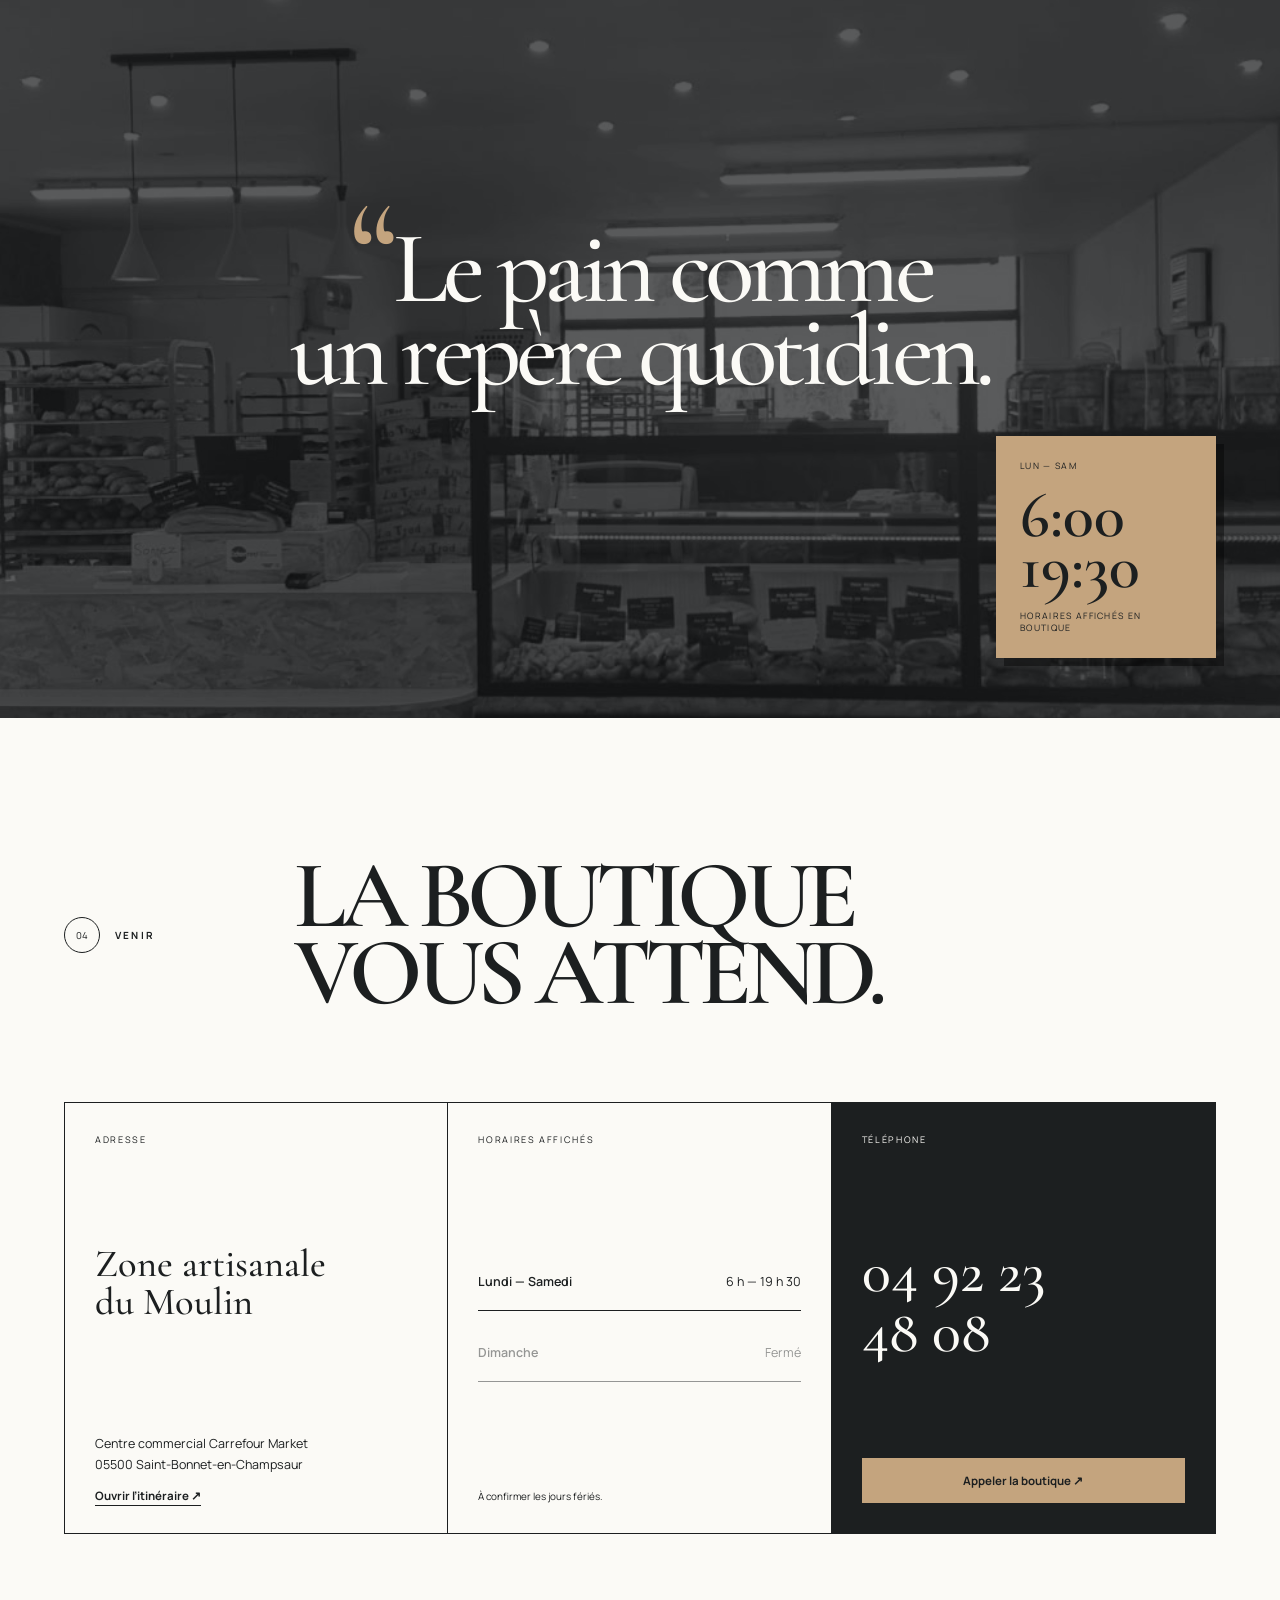
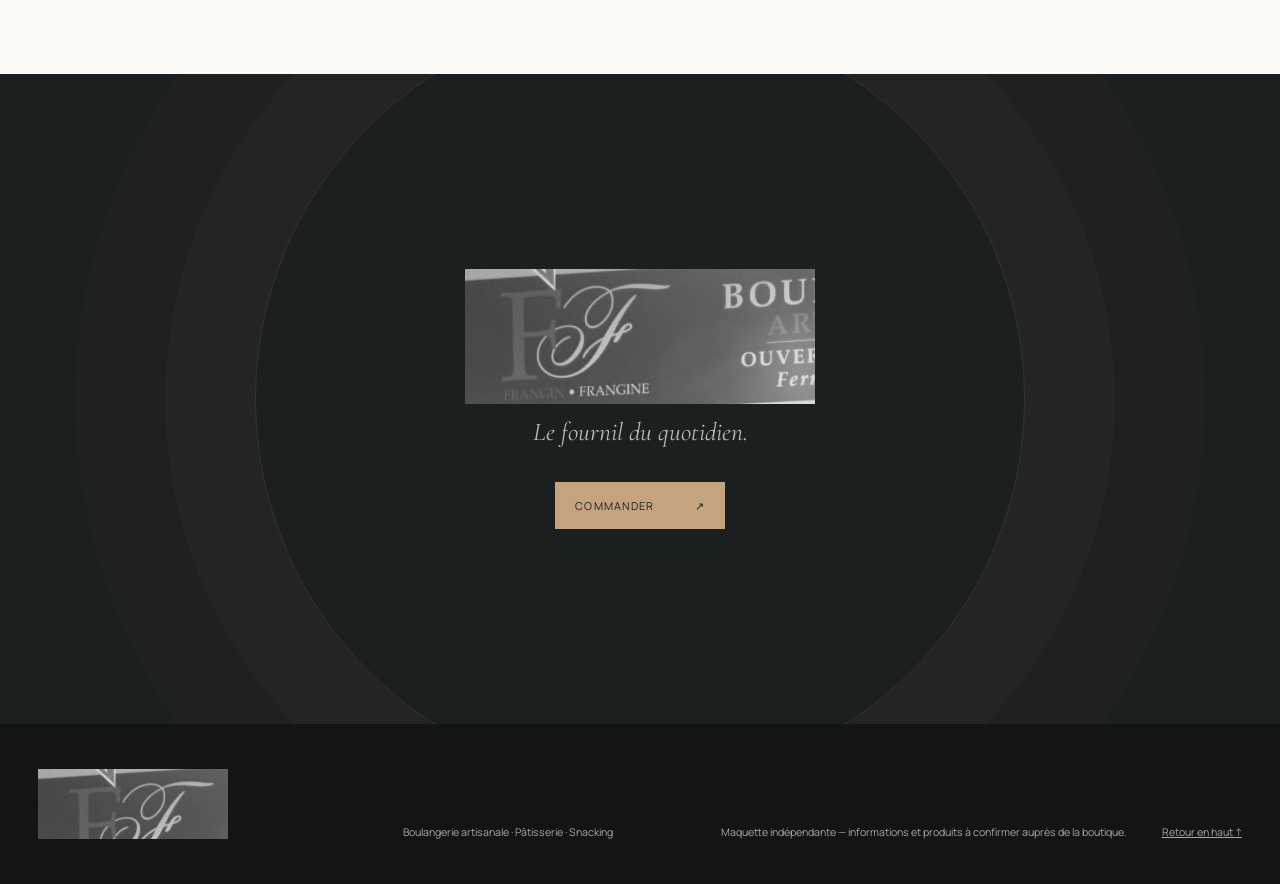
==== commit da5bc680: "feat: align site with existing Frangin Frangine identity" ====
--- a/index.html
+++ b/index.html
@@ -3,98 +3,164 @@
 <head>
   <meta charset="utf-8">
   <meta name="viewport" content="width=device-width, initial-scale=1">
-  <meta name="description" content="Frangin Frangine, boulangerie-pâtisserie et snacking à Saint-Bonnet-en-Champsaur. Du pain frais, des douceurs et des sandwichs du lundi au samedi.">
-  <meta name="theme-color" content="#2647ff">
-  <title>Frangin Frangine — Boulangerie & snacking à Saint-Bonnet</title>
+  <meta name="description" content="Frangin Frangine, boulangerie artisanale, pâtisserie et snacking à Saint-Bonnet-en-Champsaur. Ouvert du lundi au samedi.">
+  <meta name="theme-color" content="#1e2021">
+  <title>Frangin Frangine — Boulangerie artisanale à Saint-Bonnet</title>
   <link rel="preconnect" href="https://fonts.googleapis.com">
   <link rel="preconnect" href="https://fonts.gstatic.com" crossorigin>
-  <link href="https://fonts.googleapis.com/css2?family=Archivo+Black&family=Space+Grotesk:wght@400;500;600;700&display=swap" rel="stylesheet">
-  <link rel="icon" href="favicon.svg" type="image/svg+xml">
+  <link href="https://fonts.googleapis.com/css2?family=Cormorant+Garamond:ital,wght@0,500;0,600;1,500&family=Manrope:wght@400;500;600;700&display=swap" rel="stylesheet">
+  <link rel="icon" href="assets/frangin-facebook.png" type="image/png">
   <link rel="stylesheet" href="styles.css">
 </head>
 <body>
-  <div class="wipe" aria-hidden="true"><span>F</span><span>&</span><span>F</span></div>
-  <div class="grain" aria-hidden="true"></div>
-  <header>
-    <a class="logo" href="#top" aria-label="Frangin Frangine, accueil"><span>FRANGIN</span><i>&</i><span>FRANGINE</span></a>
-    <nav aria-label="Navigation principale"><a href="#maison">La maison</a><a href="#comptoir">Le comptoir</a><a href="#venir">Venir</a></nav>
-    <a class="call magnetic" href="tel:+33492234808">04 92 23 48 08 <span>↗</span></a>
+  <div class="loader" aria-hidden="true">
+    <div class="loader-logo brand-image"></div>
+    <p>Le fournil s’éveille</p>
+    <span></span>
+  </div>
+  <canvas id="flour" aria-hidden="true"></canvas>
+  <div class="texture" aria-hidden="true"></div>
+  <div class="cursor" aria-hidden="true"><span></span></div>
+
+  <header class="site-header">
+    <a class="brand-image header-logo" href="#top" aria-label="Frangin Frangine, retour en haut"></a>
+    <nav aria-label="Navigation principale">
+      <a href="#maison">La maison</a>
+      <a href="#savoir-faire">Savoir-faire</a>
+      <a href="#comptoir">Au comptoir</a>
+      <a href="#venir">Venir</a>
+    </nav>
+    <a class="header-call magnetic" href="tel:+33492234808"><span>Appeler</span><i>↗</i></a>
   </header>
 
   <main id="top">
     <section class="hero">
-      <div class="hero-half brother" data-word="FRANGIN">
-        <p class="eyebrow reveal">Boulangerie · Pâtisserie</p>
-        <h1><span>FRAN</span><span>GIN</span></h1>
-        <div class="bread-object" aria-hidden="true"><div class="loaf"><i></i><i></i><i></i><i></i></div><div class="shadow"></div></div>
-        <p class="hero-caption reveal">Le pain frais.<br>Chaque matin.</p>
+      <div class="hero-copy">
+        <p class="eyebrow reveal">Saint-Bonnet-en-Champsaur · Depuis 6 h</p>
+        <h1>
+          <span class="reveal">Boulangerie</span>
+          <em class="reveal">artisanale</em>
+        </h1>
+        <p class="hero-intro reveal">Du pain au quotidien, des vitrines bien garnies et une maison locale ouverte du premier café au retour du travail.</p>
+        <div class="hero-actions reveal">
+          <a class="dark-button magnetic" href="tel:+33492234808">Commander par téléphone <span>↗</span></a>
+          <a class="underlink" href="#maison">Découvrir la maison ↓</a>
+        </div>
+        <div class="hero-facts reveal">
+          <span><b>6 h</b> Ouverture</span>
+          <span><b>6 j/7</b> Du lundi au samedi</span>
+          <span><b>05</b> Hautes-Alpes</span>
+        </div>
       </div>
-      <div class="hero-half sister" data-word="FRANGINE">
-        <p class="eyebrow reveal">Saint-Bonnet · Champsaur</p>
-        <h1><span>FRAN</span><span>GINE</span></h1>
-        <figure class="hero-image"><img src="assets/croissants.jpg" alt="Croissants tout juste préparés"></figure>
-        <p class="hero-caption reveal">Le salé. Le sucré.<br>Et le goûter.</p>
+
+      <div class="hero-visual">
+        <figure class="shop-photo" data-parallax="12">
+          <img src="assets/frangin-facebook.png" alt="Boutique Frangin Frangine avec son enseigne et ses vitrines de boulangerie">
+        </figure>
+        <div class="logo-card reveal">
+          <div class="brand-image actual-logo" role="img" aria-label="Logo Frangin Frangine photographié sur l’enseigne de la boutique"></div>
+          <small>Identité originale de la maison</small>
+        </div>
+        <div class="material-tag reveal"><i></i><span>Bois brut<br>Métal noir<br>Farine blanche</span></div>
       </div>
-      <div class="ampersand" aria-hidden="true">&</div>
-      <a class="scroll" href="#maison">ENTREZ <span>↓</span></a>
+      <a class="hero-scroll" href="#maison" aria-label="Faire défiler"><span>Défiler</span><i></i></a>
     </section>
 
-    <div class="conveyor" aria-label="Pain, viennoiseries, pâtisserie, snacking">
-      <div class="conveyor-track"><span>PAIN</span><i>●</i><span>VIENNOISERIES</span><i>●</i><span>PÂTISSERIE</span><i>●</i><span>SNACKING</span><i>●</i><span>PAIN</span><i>●</i><span>VIENNOISERIES</span><i>●</i><span>PÂTISSERIE</span><i>●</i><span>SNACKING</span><i>●</i></div>
+    <div class="marquee" aria-label="Pain, viennoiseries, pâtisserie, snacking">
+      <div class="marquee-track">
+        <span>PAIN DU JOUR</span><i>✦</i><span>VIENNOISERIES</span><i>✦</i><span>PÂTISSERIE</span><i>✦</i><span>SNACKING</span><i>✦</i>
+        <span>PAIN DU JOUR</span><i>✦</i><span>VIENNOISERIES</span><i>✦</i><span>PÂTISSERIE</span><i>✦</i><span>SNACKING</span><i>✦</i>
+      </div>
     </div>
 
     <section class="house" id="maison">
+      <div class="section-index reveal"><span>01</span><p>La maison</p></div>
       <div class="house-copy">
-        <p class="label reveal">01 / La maison</p>
-        <h2 class="reveal">Deux mots.<br>Une même<br><span>faim.</span></h2>
-        <p class="reveal">Frangin Frangine accompagne les journées de Saint-Bonnet-en-Champsaur du premier café au dernier pain : boulangerie, pâtisserie et sandwichs à retrouver dans la zone du Moulin.</p>
+        <p class="display-copy reveal">Un fournil<br><em>bien ancré.</em></p>
+        <div class="house-text reveal">
+          <p>Frangin Frangine accueille Saint-Bonnet-en-Champsaur dans une boutique claire où le bois brut rencontre les lignes noires des vitrines.</p>
+          <p>Une adresse de proximité pour le pain, les viennoiseries, les pâtisseries et les pauses salées de la journée.</p>
+        </div>
       </div>
-      <figure class="shop-shot reveal"><img src="assets/shop.jpg" alt="Intérieur de la boulangerie Frangin Frangine à Saint-Bonnet"><figcaption><span>La boutique</span><b>Saint-Bonnet-en-Champsaur</b></figcaption></figure>
-      <div class="round-stamp" aria-hidden="true">TOUS LES JOURS*<br>DU BON PAIN<br><small>*SAUF DIMANCHE</small></div>
+      <div class="material-grid" aria-label="L’univers de la boutique">
+        <figure class="material-photo first reveal"><img src="assets/shop.jpg" alt="Comptoir et vitrines de la boulangerie Frangin Frangine"><figcaption>La boutique réelle</figcaption></figure>
+        <div class="osb-card reveal"><span>F&amp;F</span><p>Une esthétique simple : matières brutes, gestes précis.</p></div>
+        <figure class="material-photo second reveal"><img src="assets/bread.jpg" alt="Pains farinés à la croûte dorée"><figcaption>Chaque fournée compte</figcaption></figure>
+      </div>
     </section>
 
-    <section class="timeline">
-      <div class="timeline-heading reveal"><p class="label">02 / Une journée chez F&F</p><h2>Du matin<br><em>au goûter.</em></h2></div>
-      <div class="time-list">
-        <article class="time-card reveal"><span class="hour">06:00</span><div class="time-visual"><img src="assets/bread.jpg" alt="Pains artisanaux farinés"></div><div><h3>Ça commence par le pain.</h3><p>La boutique ouvre tôt du lundi au samedi pour les premiers pains et les premiers cafés de la journée.</p></div></article>
-        <article class="time-card reverse reveal"><span class="hour">12:00</span><div class="time-visual"><img src="assets/baguettes.jpg" alt="Pain tranché pour le déjeuner"></div><div><h3>La pause prend forme.</h3><p>Sandwichs et offre salée pour une pause simple, rapide et généreuse.</p></div></article>
-        <article class="time-card reveal"><span class="hour">16:00</span><div class="time-visual"><img src="assets/pastry.jpg" alt="Assortiment de pains et douceurs boulangères"></div><div><h3>Le retour du sucré.</h3><p>Viennoiseries, pâtisseries et gourmandises disponibles selon la production du jour.</p></div></article>
+    <section class="craft" id="savoir-faire">
+      <div class="craft-title">
+        <div class="section-index reveal"><span>02</span><p>Savoir-faire</p></div>
+        <h2 class="reveal">Le geste.<br><em>La matière.</em><br>Le temps.</h2>
+      </div>
+      <div class="craft-rail">
+        <article class="craft-step reveal"><span>01 / Pétrir</span><div class="line-drawing dough" aria-hidden="true"><i></i><i></i><i></i></div><h3>Donner corps</h3><p>La base de chaque fournée, avant que le jour ne commence.</p></article>
+        <article class="craft-step reveal"><span>02 / Façonner</span><div class="line-drawing scoring" aria-hidden="true"><i></i><i></i><i></i><i></i></div><h3>Signer la pâte</h3><p>Des gestes répétés pour obtenir une forme régulière et une belle cuisson.</p></article>
+        <article class="craft-step reveal"><span>03 / Cuire</span><div class="line-drawing heat" aria-hidden="true"><i></i><i></i><i></i></div><h3>Laisser dorer</h3><p>Le moment où la croûte prend sa couleur et où la boutique se parfume.</p></article>
       </div>
     </section>
 
     <section class="counter" id="comptoir">
-      <div class="counter-top"><p class="label reveal">03 / Derrière le comptoir</p><h2 class="reveal">Les essentiels,<br><span>bien alignés.</span></h2></div>
-      <div class="product-grid">
-        <button class="product blue active reveal" data-product="pain" type="button"><span>01</span><div class="product-shape bread-shape" aria-hidden="true"><i></i><i></i><i></i></div><h3>Le pain</h3><p>Chaque jour</p></button>
-        <button class="product pink reveal" data-product="sweet" type="button"><span>02</span><div class="product-shape croissant-shape" aria-hidden="true"><i></i><i></i><i></i><i></i></div><h3>Le sucré</h3><p>Selon production</p></button>
-        <button class="product yellow reveal" data-product="snack" type="button"><span>03</span><div class="product-shape sandwich-shape" aria-hidden="true"><i></i></div><h3>Le snack</h3><p>Pour midi</p></button>
+      <div class="counter-heading">
+        <div class="section-index reveal"><span>03</span><p>Au comptoir</p></div>
+        <h2 class="reveal">À chaque heure,<br><em>sa vitrine.</em></h2>
       </div>
-      <div class="product-detail" aria-live="polite">
-        <span>EN CE MOMENT</span>
-        <p id="product-copy">Pains, baguettes et spécialités boulangères disponibles selon la fournée.</p>
-        <small>La sélection exacte varie chaque jour. Appelez la boutique pour une commande particulière.</small>
+      <div class="product-stage">
+        <div class="product-tabs" role="tablist" aria-label="Produits de la boulangerie">
+          <button class="active" data-target="bread" role="tab" aria-selected="true">Le pain <span>01</span></button>
+          <button data-target="morning" role="tab" aria-selected="false">Le matin <span>02</span></button>
+          <button data-target="lunch" role="tab" aria-selected="false">À midi <span>03</span></button>
+        </div>
+        <div class="product-scenes">
+          <article class="product-scene active" data-scene="bread">
+            <figure><img src="assets/pastry.jpg" alt="Assortiment de pains boulangers"></figure>
+            <div><span>Le quotidien</span><h3>Pains &amp; baguettes</h3><p>La sélection varie avec la production et les fournées du jour.</p></div>
+          </article>
+          <article class="product-scene" data-scene="morning">
+            <figure><img src="assets/croissants.jpg" alt="Croissants dorés saupoudrés de farine"></figure>
+            <div><span>Le matin</span><h3>Viennoiseries</h3><p>Pour accompagner le premier café ou repartir avec le petit-déjeuner.</p></div>
+          </article>
+          <article class="product-scene" data-scene="lunch">
+            <figure><img src="assets/baguettes.jpg" alt="Pain tranché pour une pause déjeuner"></figure>
+            <div><span>La pause</span><h3>Snacking</h3><p>Sandwichs et propositions salées disponibles selon le comptoir.</p></div>
+          </article>
+        </div>
+      </div>
+      <p class="availability reveal">Les produits exacts évoluent selon la production. Pour une commande ou une demande particulière, appelez directement la boutique.</p>
+    </section>
+
+    <section class="quote-section">
+      <div class="quote-photo"><img src="assets/frangin-facebook.png" alt="Vitrines et espace de production de Frangin Frangine"></div>
+      <blockquote class="reveal"><span>“</span>Le pain comme<br>un repère quotidien.</blockquote>
+      <div class="floating-hours reveal"><span>Lun — Sam</span><strong>6:00<br>19:30</strong><small>Horaires affichés en boutique</small></div>
+    </section>
+
+    <section class="visit" id="venir">
+      <div class="visit-title reveal">
+        <div class="section-index"><span>04</span><p>Venir</p></div>
+        <h2>La boutique<br>vous attend.</h2>
+      </div>
+      <div class="visit-grid">
+        <article class="visit-card reveal"><span>Adresse</span><h3>Zone artisanale<br>du Moulin</h3><p>Centre commercial Carrefour Market<br>05500 Saint-Bonnet-en-Champsaur</p><a href="https://www.google.com/maps/search/?api=1&query=Frangin+Frangine+Saint+Bonnet+Champsaur" target="_blank" rel="noopener">Ouvrir l’itinéraire ↗</a></article>
+        <article class="visit-card reveal"><span>Horaires affichés</span><div class="schedule"><p><b>Lundi — Samedi</b><i>6 h — 19 h 30</i></p><p class="closed"><b>Dimanche</b><i>Fermé</i></p></div><small>À confirmer les jours fériés.</small></article>
+        <article class="visit-card phone-card reveal"><span>Téléphone</span><h3>04 92 23<br>48 08</h3><a class="magnetic" href="tel:+33492234808">Appeler la boutique ↗</a></article>
       </div>
     </section>
 
-    <section class="numbers">
-      <div class="number-block reveal"><span>6</span><p>jours par semaine</p></div>
-      <div class="number-block flip reveal"><span>6<span>h</span></span><p>la boutique s’éveille</p></div>
-      <div class="number-block reveal"><span>19<span>h30</span></span><p>jusqu’au dernier passage</p></div>
-    </section>
-
-    <section class="visit" id="venir">
-      <div class="visit-copy reveal"><p class="label">04 / Passez nous voir</p><h2>Votre pain<br>n’est pas loin.</h2><p>Centre commercial Carrefour Market<br>Zone artisanale du Moulin<br>05500 Saint-Bonnet-en-Champsaur</p><div class="visit-actions"><a class="primary magnetic" href="https://www.google.com/maps/search/?api=1&query=Frangin+Frangine+Saint+Bonnet+Champsaur" target="_blank" rel="noopener">Itinéraire ↗</a><a href="tel:+33492234808">Appeler ↗</a></div></div>
-      <div class="opening reveal"><span>HORAIRES ANNONCÉS</span><div class="opening-row"><b>Lun — Sam</b><strong>06:00 — 19:30</strong></div><div class="opening-row muted"><b>Dimanche</b><strong>Fermé</strong></div><p>Horaires à confirmer auprès de la boutique, notamment les jours fériés.</p></div>
-    </section>
-
-    <section class="finale">
-      <div class="finale-word" aria-hidden="true"><span>FRANGIN</span><span>FRANGINE</span></div>
-      <h2>On vous garde<br><em>une place ?</em></h2>
-      <a class="magnetic" href="tel:+33492234808">04 92 23 48 08 <span>↗</span></a>
+    <section class="closing">
+      <div class="closing-logo brand-image" role="img" aria-label="Logo Frangin Frangine"></div>
+      <p>Le fournil du quotidien.</p>
+      <a class="magnetic" href="tel:+33492234808">Commander <span>↗</span></a>
     </section>
   </main>
 
-  <footer><a class="logo" href="#top"><span>FRANGIN</span><i>&</i><span>FRANGINE</span></a><p>Boulangerie · Pâtisserie · Snacking</p><p class="legal">Maquette indépendante — produits et horaires à confirmer.</p><a href="#top">Retour en haut ↑</a></footer>
+  <footer>
+    <div class="brand-image footer-logo" role="img" aria-label="Logo Frangin Frangine"></div>
+    <p>Boulangerie artisanale · Pâtisserie · Snacking</p>
+    <p class="legal">Maquette indépendante — informations et produits à confirmer auprès de la boutique.</p>
+    <a href="#top">Retour en haut ↑</a>
+  </footer>
   <script src="app.js"></script>
 </body>
 </html>
--- a/styles.css
+++ b/styles.css
@@ -1,4 +1,4 @@
-:root{--blue:#2647ff;--pink:#ff8ea4;--yellow:#ffd843;--cream:#f5f0e6;--ink:#171717;--display:"Archivo Black",sans-serif;--body:"Space Grotesk",sans-serif}*{box-sizing:border-box}html{scroll-behavior:smooth}body{margin:0;background:var(--cream);color:var(--ink);font-family:var(--body);overflow-x:hidden}body.loading{overflow:hidden}a{color:inherit;text-decoration:none}button{font:inherit;color:inherit}img{display:block;width:100%;height:100%;object-fit:cover}::selection{background:var(--pink);color:var(--ink)}.grain{position:fixed;inset:0;z-index:400;pointer-events:none;opacity:.045;background-image:url("data:image/svg+xml,%3Csvg xmlns='http://www.w3.org/2000/svg' width='160' height='160'%3E%3Cfilter id='a'%3E%3CfeTurbulence type='fractalNoise' baseFrequency='.7' numOctaves='4' stitchTiles='stitch'/%3E%3C/filter%3E%3Crect width='100%25' height='100%25' filter='url(%23a)'/%3E%3C/svg%3E")}.wipe{position:fixed;inset:0;z-index:999;background:var(--cream);display:flex;align-items:center;justify-content:center;font:clamp(5rem,15vw,13rem)/1 var(--display);transition:transform .9s cubic-bezier(.8,0,.2,1)}.wipe span:first-child{color:var(--blue)}.wipe span:nth-child(2){color:var(--pink);font-family:Georgia,serif;font-style:italic}.wipe span:last-child{color:var(--yellow);-webkit-text-stroke:2px var(--ink)}.wipe.done{transform:translateY(-105%)}header{height:78px;position:fixed;z-index:100;left:0;right:0;top:0;display:grid;grid-template-columns:1fr auto 1fr;align-items:center;padding:0 2.4vw;border-bottom:2px solid var(--ink);background:rgba(245,240,230,.9);backdrop-filter:blur(13px)}.logo{display:flex;align-items:center;font:1rem/1 var(--display);letter-spacing:-.07em;width:max-content}.logo i{font:italic 2rem/.5 Georgia,serif;color:var(--pink);margin:0 4px}.logo span:last-child{color:var(--blue)}header nav{display:flex;gap:2rem;font-size:.7rem;text-transform:uppercase;letter-spacing:.12em;font-weight:700}header nav a{transition:color .2s}header nav a:hover{color:var(--blue)}.call{justify-self:end;border:2px solid;border-radius:999px;padding:11px 16px;font-size:.72rem;font-weight:700}.call span{margin-left:10px}.hero{min-height:100svh;padding-top:78px;display:grid;grid-template-columns:1fr 1fr;position:relative;border-bottom:2px solid}.hero-half{position:relative;min-height:calc(100svh - 78px);overflow:hidden;padding:55px 3vw}.hero-half:after{content:attr(data-word);position:absolute;font:18vw/.75 var(--display);left:-2vw;bottom:-3vw;color:rgba(23,23,23,.05);writing-mode:vertical-rl}.brother{background:var(--blue);color:white;border-right:2px solid var(--ink)}.sister{background:var(--yellow)}.eyebrow{font-size:.68rem;font-weight:700;text-transform:uppercase;letter-spacing:.18em}.hero h1{position:relative;z-index:2;margin:8vh 0 0;font:clamp(5rem,11vw,12rem)/.71 var(--display);letter-spacing:-.1em}.hero h1 span{display:block}.brother h1 span:last-child{color:var(--yellow)}.sister h1 span:last-child{color:var(--pink);-webkit-text-stroke:2px var(--ink)}.ampersand{position:absolute;z-index:5;left:50%;top:48%;transform:translate(-50%,-50%) rotate(-12deg);width:130px;aspect-ratio:1;border:2px solid;border-radius:50%;display:grid;place-items:center;background:var(--cream);font:italic 6.5rem/1 Georgia,serif;box-shadow:8px 8px 0 var(--ink);animation:bob 3s ease-in-out infinite alternate}@keyframes bob{to{transform:translate(-50%,-58%) rotate(7deg)}}.bread-object{position:absolute;width:34vw;height:25vw;right:-5vw;bottom:7vh;perspective:800px}.loaf{position:absolute;inset:2vw 0;background:linear-gradient(145deg,#f4bd55,#b76524 72%);border-radius:55% 48% 50% 50%;transform:rotate(-12deg) rotateX(12deg);box-shadow:inset 20px 20px 35px rgba(255,235,150,.4),inset -25px -25px 40px rgba(103,39,10,.35);animation:loaf 4s ease-in-out infinite alternate}.loaf i{position:absolute;width:13%;height:75%;top:8%;border-left:8px solid rgba(255,226,148,.75);border-radius:50%;transform:rotate(24deg)}.loaf i:nth-child(1){left:22%}.loaf i:nth-child(2){left:40%}.loaf i:nth-child(3){left:58%}.loaf i:nth-child(4){left:76%}@keyframes loaf{to{transform:rotate(-7deg) rotateX(4deg) translateY(-15px)}}.shadow{position:absolute;bottom:0;left:15%;right:8%;height:20%;background:rgba(0,0,0,.25);filter:blur(20px);border-radius:50%}.hero-image{position:absolute;right:-4vw;bottom:7vh;width:36vw;height:24vw;margin:0;border:2px solid;padding:8px;background:var(--cream);transform:rotate(7deg);box-shadow:8px 8px 0 var(--ink);overflow:hidden}.hero-image img{transition:transform 1s}.hero-image:hover img{transform:scale(1.06)}.hero-caption{position:absolute;z-index:3;left:3vw;bottom:4vh;font-size:1rem;font-weight:700}.scroll{position:absolute;z-index:6;left:50%;bottom:22px;transform:translateX(-50%);background:var(--ink);color:white;padding:11px 15px;border-radius:999px;font-size:.65rem;font-weight:700;letter-spacing:.14em}.scroll span{color:var(--yellow);margin-left:8px}.conveyor{overflow:hidden;background:var(--ink);color:var(--cream);padding:18px 0;border-bottom:2px solid}.conveyor-track{width:max-content;display:flex;align-items:center;gap:22px;font:1.25rem var(--display);animation:roll 23s linear infinite}.conveyor i{color:var(--pink);font-style:normal}@keyframes roll{to{transform:translateX(-50%)}}.house{min-height:1100px;padding:130px 5vw;position:relative;display:grid;grid-template-columns:.8fr 1.2fr;gap:6vw;overflow:hidden}.house-copy{position:relative;z-index:2}.label{font-size:.68rem;font-weight:700;letter-spacing:.18em;text-transform:uppercase}.house h2,.timeline-heading h2,.counter-top h2,.visit h2{font:clamp(3.8rem,7.2vw,8rem)/.83 var(--display);letter-spacing:-.075em;text-transform:uppercase;margin:45px 0}.house h2 span{color:var(--blue)}.house-copy>p:last-child{max-width:450px;line-height:1.7;font-size:1.05rem}.shop-shot{position:relative;height:650px;margin:0}.shop-shot:before{content:"";position:absolute;inset:-12px 12px 12px -12px;background:var(--pink);border:2px solid}.shop-shot img{position:relative;border:2px solid}.shop-shot figcaption{position:absolute;right:-2px;bottom:-2px;background:var(--ink);color:white;padding:20px 25px}.shop-shot figcaption span{display:block;color:var(--yellow);font-size:.6rem;letter-spacing:.15em;text-transform:uppercase}.shop-shot figcaption b{display:block;margin-top:5px}.round-stamp{position:absolute;left:43%;bottom:110px;width:165px;aspect-ratio:1;border:3px solid;border-radius:50%;display:grid;place-items:center;text-align:center;background:var(--yellow);font:1rem/1.1 var(--display);transform:rotate(-8deg);animation:bobStamp 4s ease-in-out infinite alternate}.round-stamp small{font:.45rem var(--body);letter-spacing:.12em}@keyframes bobStamp{to{transform:rotate(8deg) translateY(-10px)}}.timeline{padding:120px 5vw 160px;background:var(--pink);border-block:2px solid}.timeline-heading{display:grid;grid-template-columns:.4fr 1.6fr}.timeline-heading h2{margin-top:0}.timeline-heading em{font-style:normal;color:var(--blue)}.time-list{margin-top:80px;border-top:2px solid}.time-card{min-height:470px;border-bottom:2px solid;display:grid;grid-template-columns:.25fr .8fr 1fr;gap:4vw;align-items:center;padding:40px 0}.time-card.reverse .time-visual{order:3}.hour{font:2rem var(--display);align-self:start;margin-top:20px}.time-visual{height:370px;overflow:hidden;border:2px solid;background:var(--cream);padding:8px;transform:rotate(-2deg)}.time-card.reverse .time-visual{transform:rotate(2deg)}.time-card h3{font:clamp(2rem,3.6vw,4.2rem)/.95 var(--display);letter-spacing:-.055em;text-transform:uppercase;margin:0 0 22px}.time-card p{max-width:420px;line-height:1.7}.counter{padding:130px 5vw;background:var(--cream)}.counter-top{display:grid;grid-template-columns:.4fr 1.6fr}.counter-top h2{margin-top:0}.counter-top h2 span{color:var(--pink);-webkit-text-stroke:1px var(--ink)}.product-grid{display:grid;grid-template-columns:repeat(3,1fr);gap:16px;margin-top:70px}.product{position:relative;min-height:500px;border:2px solid;background:none;padding:25px;text-align:left;overflow:hidden;cursor:pointer;transition:transform .3s,box-shadow .3s}.product:hover,.product.active{transform:translateY(-10px);box-shadow:8px 8px 0 var(--ink)}.product.blue{background:var(--blue);color:white}.product.pink{background:var(--pink)}.product.yellow{background:var(--yellow)}.product>span{float:right;font-weight:700}.product h3{font:2rem var(--display);text-transform:uppercase;margin:40px 0 5px}.product p{margin:0;font-size:.75rem;text-transform:uppercase;letter-spacing:.12em}.product-shape{height:290px;position:relative;display:grid;place-items:center}.bread-shape{width:75%;height:190px;margin:55px auto 45px;border-radius:50%;background:linear-gradient(145deg,#ffdc79,#aa5c20);transform:rotate(-10deg);box-shadow:inset 15px 15px 25px rgba(255,255,255,.3)}.bread-shape i{position:absolute;width:12px;height:75%;border-left:5px solid #ffe5a4;border-radius:50%;transform:rotate(25deg)}.bread-shape i:nth-child(1){left:28%}.bread-shape i:nth-child(2){left:48%}.bread-shape i:nth-child(3){left:68%}.croissant-shape{display:flex;align-items:center;justify-content:center}.croissant-shape i{display:block;width:23%;height:120px;border-radius:50%;background:linear-gradient(100deg,#ffda63,#bd6a24);margin:-7px;transform:rotate(15deg);box-shadow:inset 5px 5px 12px rgba(255,255,255,.35)}.croissant-shape i:first-child{transform:rotate(-30deg) translateY(15px)}.croissant-shape i:last-child{transform:rotate(30deg) translateY(15px)}.sandwich-shape{height:200px;width:80%;margin:auto;background:linear-gradient(160deg,#efb94f,#a95c1c);clip-path:polygon(12% 12%,90% 0,100% 72%,5% 95%);transform:rotate(-5deg)}.sandwich-shape i{position:absolute;left:3%;right:0;top:50%;height:20%;background:#5d9c42;clip-path:polygon(0 30%,13% 0,24% 40%,38% 5%,51% 55%,65% 8%,76% 45%,90% 0,100% 40%,100% 100%,0 100%)}.product-detail{margin-top:18px;border:2px solid;padding:22px 25px;display:grid;grid-template-columns:.35fr 1fr 1fr;gap:3vw;align-items:center}.product-detail>span{font-size:.62rem;font-weight:700;letter-spacing:.18em}.product-detail p{font-weight:700}.product-detail small{line-height:1.5}.numbers{display:grid;grid-template-columns:repeat(3,1fr);border-block:2px solid;background:var(--blue);color:white}.number-block{min-height:430px;padding:45px;display:flex;flex-direction:column;justify-content:center;border-right:2px solid var(--ink)}.number-block:last-child{border:0}.number-block.flip{background:var(--yellow);color:var(--ink)}.number-block>span{font:clamp(6rem,13vw,13rem)/.8 var(--display);letter-spacing:-.1em}.number-block>span span{font-size:.25em;letter-spacing:0}.number-block p{margin:35px 0 0;text-transform:uppercase;font-weight:700;letter-spacing:.12em;font-size:.72rem}.visit{padding:150px 5vw;background:var(--cream);display:grid;grid-template-columns:1fr 1fr;gap:7vw}.visit h2{color:var(--blue)}.visit-copy>p:nth-of-type(2){line-height:1.7}.visit-actions{display:flex;gap:25px;align-items:center;margin-top:35px}.primary{display:inline-block;background:var(--ink);color:white;border-radius:999px;padding:16px 22px;font-size:.72rem;font-weight:700;text-transform:uppercase}.visit-actions>a:last-child{text-decoration:underline;text-underline-offset:5px;font-weight:700}.opening{border:2px solid;padding:35px;align-self:center;background:var(--yellow);box-shadow:10px 10px 0 var(--ink);transform:rotate(1.5deg)}.opening>span{font-size:.65rem;font-weight:700;letter-spacing:.18em}.opening-row{padding:35px 0;border-bottom:2px solid;display:flex;justify-content:space-between;gap:20px}.opening-row b{font:1.3rem var(--display)}.opening-row strong{font-size:1.3rem}.opening-row.muted{opacity:.5}.opening>p{font-size:.75rem;line-height:1.5;margin-top:30px}.finale{min-height:680px;background:var(--ink);color:white;display:flex;flex-direction:column;align-items:center;justify-content:center;text-align:center;position:relative;overflow:hidden}.finale-word{position:absolute;inset:0;display:flex;flex-direction:column;justify-content:center;font:12vw/.75 var(--display);color:transparent;-webkit-text-stroke:1px rgba(255,255,255,.12);transform:rotate(-8deg) scale(1.2)}.finale-word span:last-child{transform:translateX(10vw)}.finale h2{position:relative;font:clamp(3.8rem,7vw,8rem)/.85 var(--display);letter-spacing:-.075em;text-transform:uppercase;margin:0 0 45px}.finale em{font-style:normal;color:var(--pink)}.finale>a{position:relative;background:var(--yellow);color:var(--ink);padding:17px 24px;border-radius:999px;font-weight:700}.finale>a span{margin-left:15px}.magnetic{transition:transform .2s}footer{min-height:150px;padding:40px 3vw;display:grid;grid-template-columns:1.2fr 1fr 1.5fr auto;gap:25px;align-items:end;border-top:2px solid;font-size:.7rem}footer p{margin:0}.legal{text-align:center}.reveal{opacity:0;transform:translateY(45px);transition:opacity .85s ease,transform .85s cubic-bezier(.2,.7,.2,1)}.reveal.visible{opacity:1;transform:none}
-@media(max-width:900px){header{grid-template-columns:1fr auto}header nav{display:none}.hero{grid-template-columns:1fr;min-height:1500px}.hero-half{min-height:720px}.brother{border-right:0;border-bottom:2px solid}.hero h1{font-size:19vw}.hero-image,.bread-object{width:62vw;height:42vw}.ampersand{top:50%;width:100px;font-size:5rem}.house{grid-template-columns:1fr;min-height:auto}.shop-shot{height:520px}.round-stamp{left:auto;right:4%;bottom:80px}.timeline-heading,.counter-top{grid-template-columns:1fr}.time-card{grid-template-columns:.2fr 1fr}.time-card>div:last-child{grid-column:2}.time-card.reverse .time-visual{order:initial}.product-grid{grid-template-columns:1fr}.product{min-height:460px}.product-detail{grid-template-columns:1fr}.numbers{grid-template-columns:1fr}.number-block{min-height:300px;border-right:0;border-bottom:2px solid}.visit{grid-template-columns:1fr}footer{grid-template-columns:1fr 1fr}.legal{text-align:left}}
-@media(max-width:560px){header{height:68px;padding-inline:4vw}.logo{font-size:.72rem}.logo i{font-size:1.5rem}.call{font-size:0;width:45px;height:45px;padding:0;display:grid;place-items:center}.call span{font-size:1rem;margin:0}.hero{padding-top:68px;min-height:1240px}.hero-half{min-height:600px;padding:45px 5vw}.hero h1{font-size:22vw}.hero-image,.bread-object{width:76vw;height:52vw;bottom:8vh}.hero-caption{left:5vw}.ampersand{width:82px;font-size:4rem}.house,.timeline,.counter,.visit{padding:95px 6vw}.house h2,.timeline-heading h2,.counter-top h2,.visit h2{font-size:13vw}.shop-shot{height:380px}.round-stamp{width:115px;bottom:55px}.time-card{grid-template-columns:1fr;padding:35px 0}.time-card>div:last-child{grid-column:1}.time-visual{height:280px}.time-card.reverse .time-visual{order:initial}.time-card h3{font-size:2rem}.product{min-height:430px}.product-detail{padding:20px}.number-block>span{font-size:35vw}.visit-actions{align-items:flex-start;flex-direction:column}.opening{padding:25px}.opening-row{display:block}.opening-row strong{display:block;margin-top:8px}.finale{min-height:550px}.finale h2{font-size:12vw}footer{grid-template-columns:1fr}.legal{order:4}}
-@media(prefers-reduced-motion:reduce){html{scroll-behavior:auto}*,*:before,*:after{animation-duration:.01ms!important;animation-iteration-count:1!important;transition-duration:.01ms!important}.reveal{opacity:1;transform:none}}
+:root{--ink:#1c1f20;--graphite:#303334;--ash:#8d8d89;--paper:#f1efe8;--white:#fbfaf6;--wood:#c4a47e;--wood-dark:#947452;--line:1px solid rgba(28,31,32,.25);--serif:"Cormorant Garamond",Georgia,serif;--sans:"Manrope",Arial,sans-serif}*{box-sizing:border-box}html{scroll-behavior:smooth}body{margin:0;background:var(--paper);color:var(--ink);font-family:var(--sans);overflow-x:hidden}body.loading{overflow:hidden}a{color:inherit;text-decoration:none}button{font:inherit;color:inherit}img{display:block;width:100%;height:100%;object-fit:cover}::selection{background:var(--ink);color:var(--paper)}.texture{position:fixed;inset:0;z-index:500;pointer-events:none;opacity:.045;background-image:url("data:image/svg+xml,%3Csvg xmlns='http://www.w3.org/2000/svg' width='180' height='180'%3E%3Cfilter id='n'%3E%3CfeTurbulence type='fractalNoise' baseFrequency='.75' numOctaves='4' stitchTiles='stitch'/%3E%3C/filter%3E%3Crect width='100%25' height='100%25' filter='url(%23n)'/%3E%3C/svg%3E")}#flour{position:fixed;inset:0;z-index:20;pointer-events:none}.loader{position:fixed;inset:0;z-index:1000;background:var(--ink);display:grid;place-items:center;align-content:center;gap:26px;transition:transform 1s cubic-bezier(.77,0,.18,1);transform-origin:top}.loader.done{transform:translateY(-105%)}.loader-logo{width:260px;height:100px}.loader p{margin:0;color:var(--paper);font:italic 1.25rem var(--serif);letter-spacing:.06em}.loader>span{width:180px;height:1px;background:rgba(255,255,255,.18);position:relative;overflow:hidden}.loader>span:after{content:"";position:absolute;inset:0;background:var(--paper);transform-origin:left;animation:loading 1.2s ease both}@keyframes loading{from{transform:scaleX(0)}to{transform:scaleX(1)}}.brand-image{background-image:url("assets/frangin-facebook.png");background-repeat:no-repeat}.header-logo{width:175px;height:54px;background-size:575px auto;background-position:-48px -28px;filter:grayscale(1) contrast(1.1)}.loader-logo,.closing-logo{background-size:730px auto;background-position:-62px -35px;filter:grayscale(1) brightness(1.7) contrast(.7)}.footer-logo{width:190px;height:70px;background-size:625px auto;background-position:-53px -30px;filter:grayscale(1) brightness(1.7) contrast(.7)}.cursor{display:none;position:fixed;z-index:800;left:0;top:0;width:34px;height:34px;border:1px solid var(--ink);border-radius:50%;pointer-events:none;transform:translate(-50%,-50%);transition:width .2s,height .2s,background .2s}.cursor span{position:absolute;width:4px;height:4px;background:var(--ink);border-radius:50%;left:50%;top:50%;transform:translate(-50%,-50%)}.cursor.active{width:64px;height:64px;background:rgba(196,164,126,.22)}@media(pointer:fine){.cursor{display:block}body,a,button{cursor:none}}.site-header{position:fixed;z-index:100;left:0;right:0;top:0;height:82px;padding:0 3vw;display:grid;grid-template-columns:1fr auto 1fr;align-items:center;border-bottom:1px solid rgba(255,255,255,.16);background:rgba(28,31,32,.93);backdrop-filter:blur(14px);color:var(--white)}.site-header nav{display:flex;gap:2.4rem;font-size:.66rem;text-transform:uppercase;letter-spacing:.17em}.site-header nav a{position:relative;opacity:.75}.site-header nav a:after{content:"";position:absolute;left:0;right:0;bottom:-8px;height:1px;background:var(--wood);transform:scaleX(0);transition:.25s}.site-header nav a:hover{opacity:1}.site-header nav a:hover:after{transform:scaleX(1)}.header-call{justify-self:end;display:flex;align-items:center;gap:25px;padding:11px 12px 11px 18px;border:1px solid rgba(255,255,255,.5);border-radius:999px;font-size:.67rem;text-transform:uppercase;letter-spacing:.12em}.header-call i{font-style:normal;width:30px;height:30px;border-radius:50%;background:var(--paper);color:var(--ink);display:grid;place-items:center}.hero{min-height:100svh;padding-top:82px;display:grid;grid-template-columns:.9fr 1.1fr;position:relative;background:var(--paper)}.hero-copy{padding:10vh 5vw 7vh;display:flex;flex-direction:column;justify-content:center}.eyebrow,.section-index p{font-size:.62rem;text-transform:uppercase;letter-spacing:.22em;font-weight:700}.hero h1{margin:4vh 0 3vh;font:600 clamp(4.7rem,8.5vw,10rem)/.72 var(--serif);letter-spacing:-.065em;text-transform:uppercase}.hero h1 span,.hero h1 em{display:block}.hero h1 em{font-weight:500;text-transform:none;color:var(--ash);margin-left:4vw}.hero-intro{max-width:570px;font-size:clamp(1rem,1.45vw,1.25rem);line-height:1.65;color:#555754}.hero-actions{display:flex;gap:28px;align-items:center;margin-top:25px}.dark-button{display:inline-flex;align-items:center;gap:20px;background:var(--ink);color:var(--white);padding:16px 19px;font-size:.68rem;text-transform:uppercase;letter-spacing:.1em}.dark-button span{color:var(--wood)}.underlink{font-size:.68rem;font-weight:700;text-transform:uppercase;letter-spacing:.1em;border-bottom:1px solid;padding-bottom:5px}.hero-facts{margin-top:auto;padding-top:32px;border-top:var(--line);display:flex;justify-content:space-between;gap:20px;font-size:.58rem;text-transform:uppercase;letter-spacing:.12em}.hero-facts span{display:flex;align-items:center;gap:9px}.hero-facts b{font:600 1.5rem var(--serif);text-transform:none}.hero-visual{position:relative;background:var(--ink);overflow:hidden}.shop-photo{position:absolute;inset:0;margin:0}.shop-photo img{filter:saturate(.55) contrast(1.04);object-position:center}.shop-photo:after{content:"";position:absolute;inset:0;background:linear-gradient(90deg,rgba(28,31,32,.35),transparent 40%),linear-gradient(0deg,rgba(28,31,32,.5),transparent 45%)}.logo-card{position:absolute;z-index:3;right:3vw;bottom:6vh;width:min(420px,45vw);background:rgba(25,27,28,.94);border:1px solid rgba(255,255,255,.2);padding:20px}.actual-logo{height:125px;background-size:835px auto;background-position:-72px -40px;filter:grayscale(1) brightness(1.25) contrast(.9)}.logo-card small{display:block;margin-top:12px;color:#aaa9a3;font-size:.55rem;text-transform:uppercase;letter-spacing:.18em}.material-tag{position:absolute;z-index:3;left:3vw;bottom:6vh;color:white;display:flex;align-items:center;gap:15px;font-size:.6rem;text-transform:uppercase;letter-spacing:.16em;line-height:1.7}.material-tag i{width:45px;height:45px;border-radius:50%;background:var(--wood);position:relative}.material-tag i:after{content:"";position:absolute;inset:13px;border:1px solid var(--ink);transform:rotate(45deg)}.hero-scroll{position:absolute;z-index:5;left:48%;bottom:20px;display:flex;align-items:center;gap:15px;font-size:.57rem;text-transform:uppercase;letter-spacing:.18em}.hero-scroll i{width:60px;height:1px;background:var(--ink)}.marquee{background:var(--wood);color:var(--ink);border-block:1px solid;overflow:hidden;padding:15px 0}.marquee-track{display:flex;align-items:center;gap:25px;width:max-content;font:600 1.25rem var(--serif);letter-spacing:.06em;animation:marquee 24s linear infinite}.marquee i{font-style:normal;font-size:.7rem}.marquee-track span:nth-of-type(n+5){display:inline}@keyframes marquee{to{transform:translateX(-50%)}}.house{padding:130px 5vw 160px;background:var(--white);position:relative}.section-index{display:flex;align-items:center;gap:15px}.section-index span{display:grid;place-items:center;width:36px;height:36px;border:1px solid;border-radius:50%;font-size:.6rem}.section-index p{margin:0}.house-copy{display:grid;grid-template-columns:1.25fr .75fr;gap:7vw;margin:60px 0 110px}.display-copy{margin:0;font:600 clamp(4.3rem,7.8vw,9rem)/.78 var(--serif);letter-spacing:-.065em;text-transform:uppercase}.display-copy em{font-weight:500;text-transform:none;color:var(--wood-dark)}.house-text{padding-top:25px;border-top:var(--line);font-size:1rem;line-height:1.75}.house-text p:first-child{margin-top:0}.material-grid{display:grid;grid-template-columns:1fr .62fr 1fr;gap:18px;align-items:end}.material-photo{height:520px;margin:0;position:relative;overflow:hidden}.material-photo.second{height:620px}.material-photo img{filter:saturate(.65);transition:transform 1s}.material-photo:hover img{transform:scale(1.04)}.material-photo figcaption{position:absolute;left:15px;bottom:15px;background:var(--ink);color:var(--white);padding:9px 12px;font-size:.55rem;text-transform:uppercase;letter-spacing:.14em}.osb-card{height:430px;padding:30px;display:flex;flex-direction:column;justify-content:space-between;border:1px solid;background-color:#c09b70;background-image:linear-gradient(120deg,rgba(255,255,255,.12) 0 15%,transparent 15% 48%,rgba(80,50,25,.08) 48% 60%,transparent 60%),linear-gradient(30deg,transparent 0 38%,rgba(255,255,255,.12) 38% 49%,transparent 49% 75%,rgba(75,45,20,.09) 75%);background-size:55px 70px}.osb-card span{font:500 7rem/.8 var(--serif);letter-spacing:-.1em}.osb-card p{font:500 1.6rem/1.15 var(--serif)}.craft{padding:140px 5vw;background:var(--ink);color:var(--paper)}.craft-title{display:grid;grid-template-columns:.4fr 1.6fr}.craft-title .section-index span{border-color:rgba(255,255,255,.4)}.craft-title h2,.counter-heading h2,.visit-title h2{margin:0;font:600 clamp(4rem,7.5vw,8.5rem)/.8 var(--serif);letter-spacing:-.065em;text-transform:uppercase}.craft-title h2 em,.counter-heading h2 em{font-weight:500;text-transform:none;color:var(--wood)}.craft-rail{display:grid;grid-template-columns:repeat(3,1fr);margin-top:100px;border:1px solid rgba(255,255,255,.22)}.craft-step{min-height:540px;padding:27px;border-right:1px solid rgba(255,255,255,.22);display:flex;flex-direction:column}.craft-step:last-child{border:0}.craft-step>span{font-size:.58rem;text-transform:uppercase;letter-spacing:.17em;color:#aaa9a3}.line-drawing{height:250px;position:relative;display:grid;place-items:center}.dough:before{content:"";width:170px;height:130px;border:1px solid var(--paper);border-radius:50%;transform:rotate(-12deg)}.dough i{position:absolute;width:1px;height:105px;background:var(--wood);transform:rotate(30deg)}.dough i:nth-child(1){left:40%}.dough i:nth-child(2){left:50%}.dough i:nth-child(3){left:60%}.scoring:before{content:"";width:200px;height:115px;border:1px solid var(--paper);border-radius:50%;transform:rotate(-8deg)}.scoring i{position:absolute;width:58px;height:1px;background:var(--wood);transform:rotate(-42deg)}.scoring i:nth-child(1){left:32%}.scoring i:nth-child(2){left:43%}.scoring i:nth-child(3){left:54%}.scoring i:nth-child(4){left:65%}.heat{display:flex;align-items:center;justify-content:center;gap:18px}.heat i{width:35px;height:145px;border:1px solid var(--paper);border-radius:50%;transform:rotate(12deg);animation:heat 2.4s ease-in-out infinite alternate}.heat i:nth-child(2){height:190px;animation-delay:-.5s}.heat i:nth-child(3){animation-delay:-1s}@keyframes heat{to{transform:rotate(-12deg) translateY(-15px);border-color:var(--wood)}}.craft-step h3{font:500 2.25rem var(--serif);margin:auto 0 10px}.craft-step p{color:#aaa9a3;line-height:1.6;font-size:.84rem}.counter{padding:140px 5vw;background:var(--paper)}.counter-heading{display:grid;grid-template-columns:.4fr 1.6fr}.counter-heading h2 em{color:var(--wood-dark)}.product-stage{display:grid;grid-template-columns:.38fr 1.62fr;margin-top:90px;border-block:1px solid}.product-tabs{display:flex;flex-direction:column;border-right:1px solid}.product-tabs button{flex:1;min-height:110px;border:0;border-bottom:1px solid;background:transparent;padding:20px;text-align:left;text-transform:uppercase;font-size:.7rem;letter-spacing:.12em;display:flex;justify-content:space-between;align-items:center;transition:.3s}.product-tabs button:last-child{border-bottom:0}.product-tabs button span{font:500 1.2rem var(--serif)}.product-tabs button.active{background:var(--ink);color:var(--white);padding-left:32px}.product-scenes{position:relative;height:620px}.product-scene{position:absolute;inset:0;display:grid;grid-template-columns:1.1fr .9fr;opacity:0;visibility:hidden;transform:translateX(25px);transition:opacity .6s,transform .6s,visibility .6s}.product-scene.active{opacity:1;visibility:visible;transform:none}.product-scene figure{margin:0;overflow:hidden}.product-scene img{filter:saturate(.65) contrast(1.04)}.product-scene>div{padding:60px 4vw;display:flex;flex-direction:column;justify-content:center}.product-scene>div span{font-size:.57rem;text-transform:uppercase;letter-spacing:.2em}.product-scene h3{font:500 clamp(2.8rem,4.5vw,5.5rem)/.9 var(--serif);margin:25px 0}.product-scene p{line-height:1.7;color:#62635f}.availability{max-width:650px;margin:35px 0 0 auto;font-size:.73rem;line-height:1.6;color:#6c6e6a}.quote-section{min-height:850px;position:relative;background:var(--graphite);color:var(--white);display:grid;place-items:center;overflow:hidden}.quote-photo{position:absolute;inset:0}.quote-photo img{filter:grayscale(1) brightness(.45);transform:scale(1.05);object-position:center 65%}.quote-photo:after{content:"";position:absolute;inset:0;background:rgba(28,31,32,.28)}.quote-section blockquote{position:relative;z-index:2;margin:0;text-align:center;font:500 clamp(4rem,8vw,9rem)/.82 var(--serif);letter-spacing:-.055em}.quote-section blockquote span{color:var(--wood);font-size:1.4em;vertical-align:bottom}.floating-hours{position:absolute;z-index:3;right:5vw;bottom:60px;width:220px;background:var(--wood);color:var(--ink);padding:24px;transform:rotate(2deg);box-shadow:8px 8px 0 rgba(0,0,0,.4)}.floating-hours span,.floating-hours small{display:block;font-size:.55rem;text-transform:uppercase;letter-spacing:.15em}.floating-hours strong{display:block;margin:18px 0;font:600 4rem/.8 var(--serif)}.visit{padding:140px 5vw;background:var(--white)}.visit-title{display:grid;grid-template-columns:.4fr 1.6fr}.visit-grid{display:grid;grid-template-columns:repeat(3,1fr);margin-top:90px;border:1px solid}.visit-card{min-height:430px;padding:30px;border-right:1px solid;display:flex;flex-direction:column}.visit-card:last-child{border:0}.visit-card>span{font-size:.57rem;text-transform:uppercase;letter-spacing:.18em}.visit-card h3{font:500 clamp(2rem,3vw,3.5rem)/1 var(--serif);margin:auto 0}.visit-card p{font-size:.78rem;line-height:1.7}.visit-card>a{text-decoration:underline;text-underline-offset:5px;font-size:.72rem;font-weight:700}.schedule{margin:auto 0}.schedule p{display:flex;justify-content:space-between;gap:15px;padding:18px 0;border-bottom:1px solid}.schedule b{font-weight:600}.schedule i{font-style:normal}.schedule .closed{opacity:.45}.visit-card>small{font-size:.62rem}.phone-card{background:var(--ink);color:var(--white)}.phone-card h3{font-size:clamp(3rem,4.7vw,5.5rem)}.phone-card>a{display:block;padding:15px;background:var(--wood);color:var(--ink);text-align:center;text-decoration:none}.closing{min-height:650px;background:var(--ink);color:var(--white);display:flex;flex-direction:column;align-items:center;justify-content:center;text-align:center;position:relative;overflow:hidden}.closing:before{content:"";position:absolute;width:60vw;height:60vw;border:1px solid rgba(196,164,126,.15);border-radius:50%;box-shadow:0 0 0 90px rgba(196,164,126,.025),0 0 0 180px rgba(196,164,126,.02)}.closing-logo{position:relative;width:350px;height:135px}.closing p{position:relative;font:italic 1.6rem var(--serif);margin:12px 0 35px;color:#bbb9b1}.closing>a{position:relative;display:flex;gap:40px;background:var(--wood);color:var(--ink);padding:16px 20px;text-transform:uppercase;font-size:.68rem;letter-spacing:.12em}.reveal{opacity:0;transform:translateY(45px);transition:opacity .9s ease,transform .9s cubic-bezier(.2,.7,.2,1)}.reveal.visible{opacity:1;transform:none}.magnetic{transition:transform .18s}footer{padding:45px 3vw;background:#121415;color:#aaa9a3;display:grid;grid-template-columns:1.2fr 1fr 1.5fr auto;align-items:end;gap:25px;font-size:.66rem}footer p{margin:0}.legal{text-align:center}footer>a{text-decoration:underline}
+@media(max-width:980px){.site-header{grid-template-columns:1fr auto}.site-header nav{display:none}.hero{grid-template-columns:1fr;min-height:auto}.hero-copy{min-height:720px}.hero-visual{height:780px}.hero-scroll{display:none}.house-copy,.craft-title,.counter-heading,.visit-title{grid-template-columns:1fr;gap:40px}.material-grid{grid-template-columns:1fr 1fr}.osb-card{grid-column:1/-1;height:300px}.material-photo.second{height:520px}.craft-rail{grid-template-columns:1fr}.craft-step{min-height:430px;border-right:0;border-bottom:1px solid rgba(255,255,255,.22)}.craft-step:last-child{border-bottom:0}.line-drawing{height:190px}.product-stage{grid-template-columns:1fr}.product-tabs{flex-direction:row;border-right:0;border-bottom:1px solid}.product-tabs button{min-height:90px;border-bottom:0;border-right:1px solid}.product-tabs button:last-child{border-right:0}.product-scenes{height:560px}.visit-grid{grid-template-columns:1fr}.visit-card{min-height:320px;border-right:0;border-bottom:1px solid}.visit-card:last-child{border-bottom:0}footer{grid-template-columns:1fr 1fr}.legal{text-align:left}}
+@media(max-width:600px){.site-header{height:70px;padding-inline:4vw}.header-logo{width:145px;height:48px;background-size:480px auto;background-position:-41px -23px}.header-call{padding:0;width:42px;height:42px;display:grid;place-items:center;border-color:rgba(255,255,255,.45)}.header-call span{display:none}.header-call i{width:auto;height:auto;background:transparent;color:white}.hero{padding-top:70px;min-width:0}.hero-copy{padding:85px 6vw 45px;min-height:650px;min-width:0}.hero h1{font-size:14vw;line-height:.78;min-width:0}.hero h1 em{margin-left:0}.hero-actions{align-items:flex-start;flex-direction:column}.hero-facts{gap:15px;flex-wrap:wrap}.hero-visual{height:640px;min-width:0}.shop-photo img{object-position:62% center}.logo-card{width:86vw;right:7vw;bottom:35px}.actual-logo{height:100px;background-size:670px auto;background-position:-57px -32px}.material-tag{top:25px;bottom:auto;left:6vw}.house,.craft,.counter,.visit{padding:95px 6vw}.display-copy,.craft-title h2,.counter-heading h2,.visit-title h2{font-size:15vw}.house-copy{margin:55px 0 70px}.material-grid{grid-template-columns:1fr}.material-photo,.material-photo.second{height:420px}.osb-card{grid-column:auto;height:300px}.craft-rail{margin-top:65px}.craft-step{min-height:430px}.product-tabs button{font-size:.58rem;padding:13px}.product-tabs button.active{padding-left:16px}.product-tabs button span{display:none}.product-scenes{height:610px}.product-scene{grid-template-columns:1fr;grid-template-rows:1.15fr .85fr}.product-scene>div{padding:35px 24px}.product-scene h3{font-size:3rem}.quote-section{min-height:700px}.quote-section blockquote{font-size:15vw}.floating-hours{width:180px;right:5vw;bottom:30px}.floating-hours strong{font-size:3rem}.visit-grid{margin-top:60px}.phone-card h3{font-size:14vw}.closing{min-height:540px}.closing-logo{width:280px;height:105px;background-size:585px auto;background-position:-50px -28px}footer{grid-template-columns:1fr}.footer-logo{width:180px}.legal{order:4}}
+@media(prefers-reduced-motion:reduce){html{scroll-behavior:auto}*,*:before,*:after{animation-duration:.01ms!important;animation-iteration-count:1!important;transition-duration:.01ms!important}.reveal{opacity:1;transform:none}#flour{display:none}}
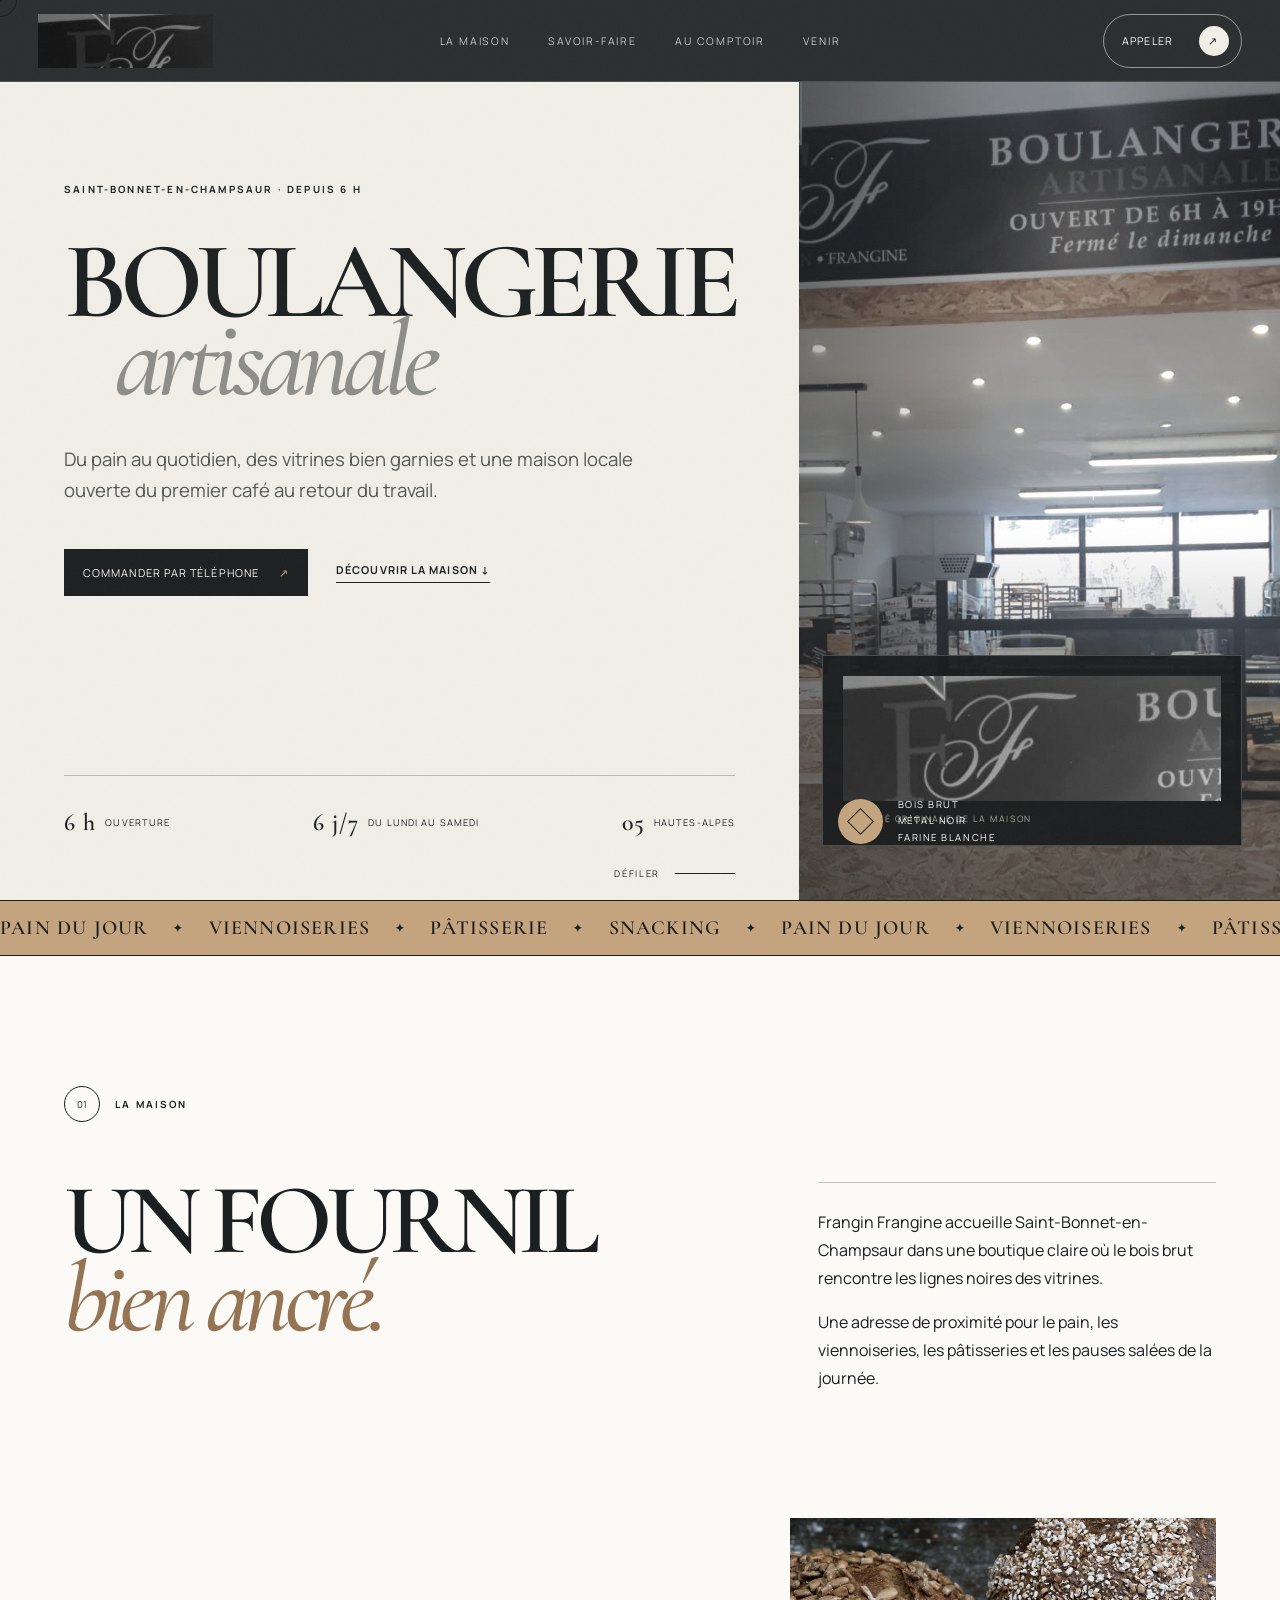
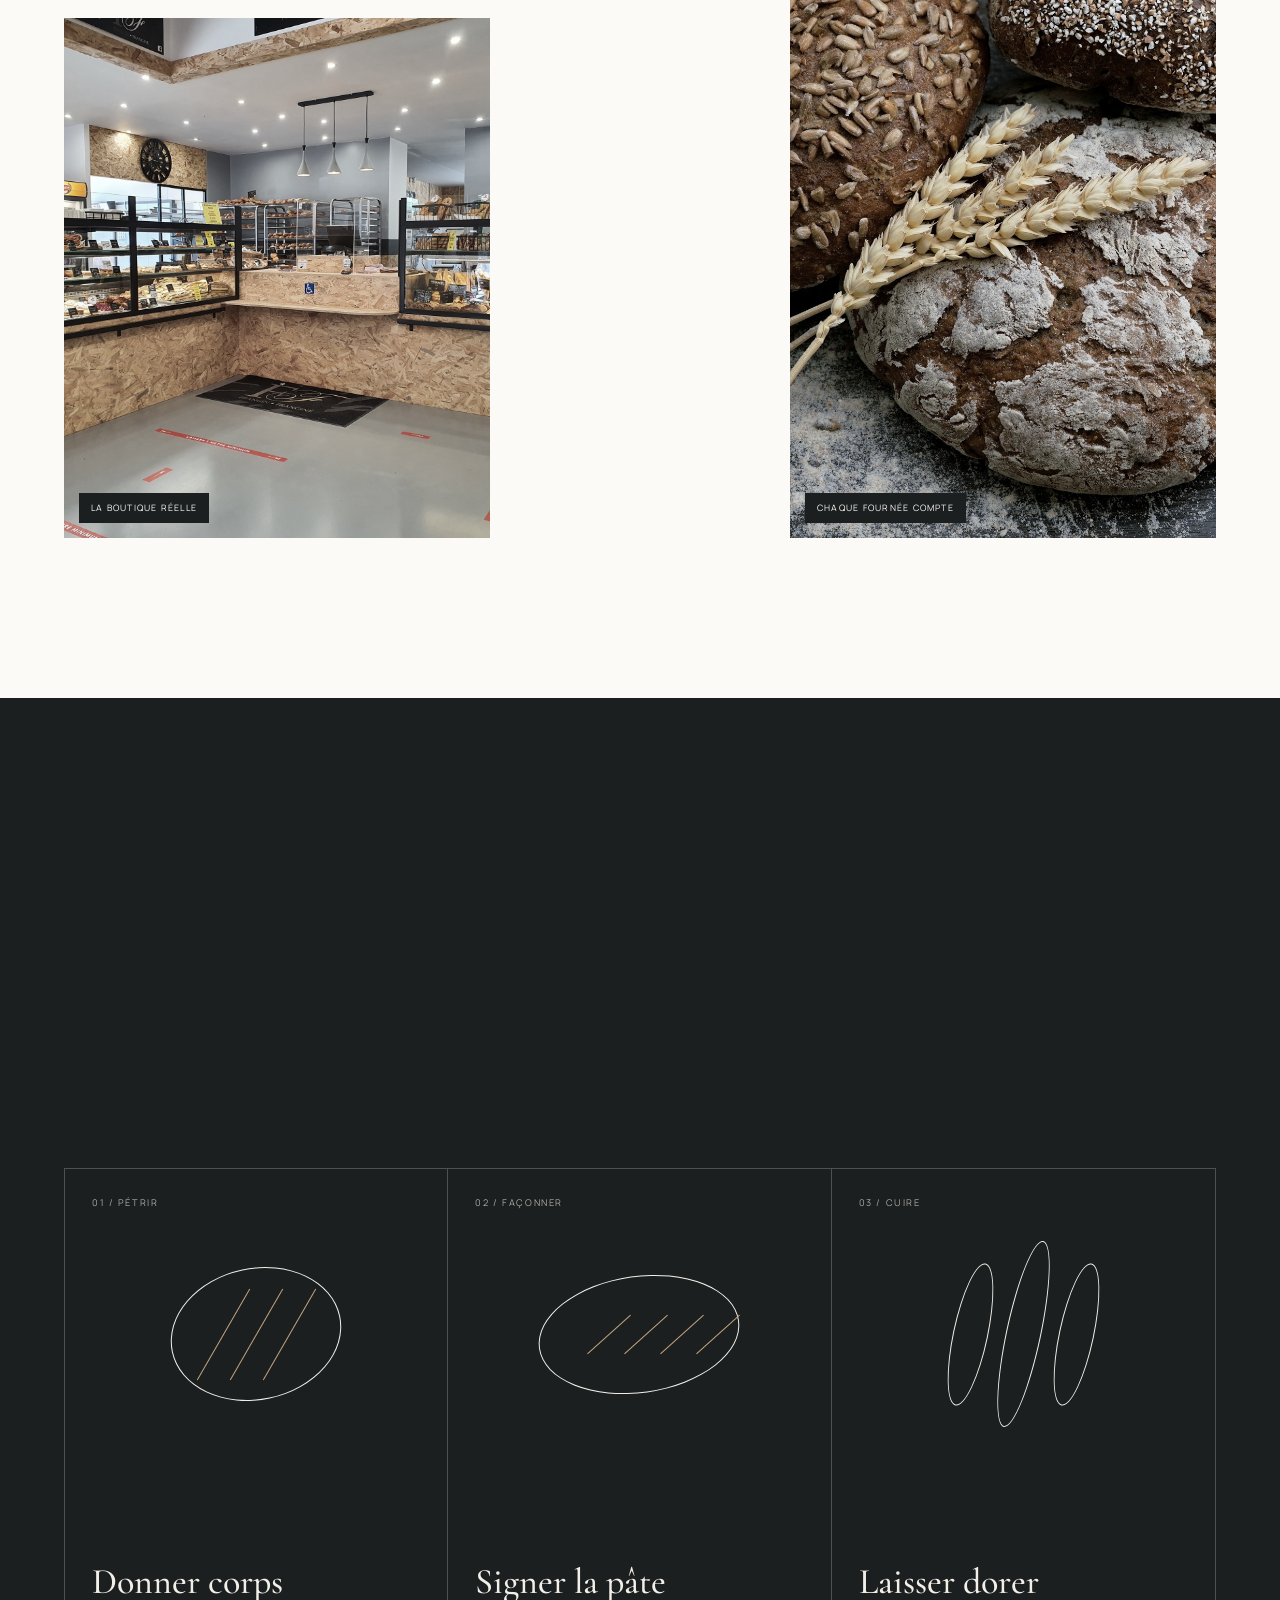
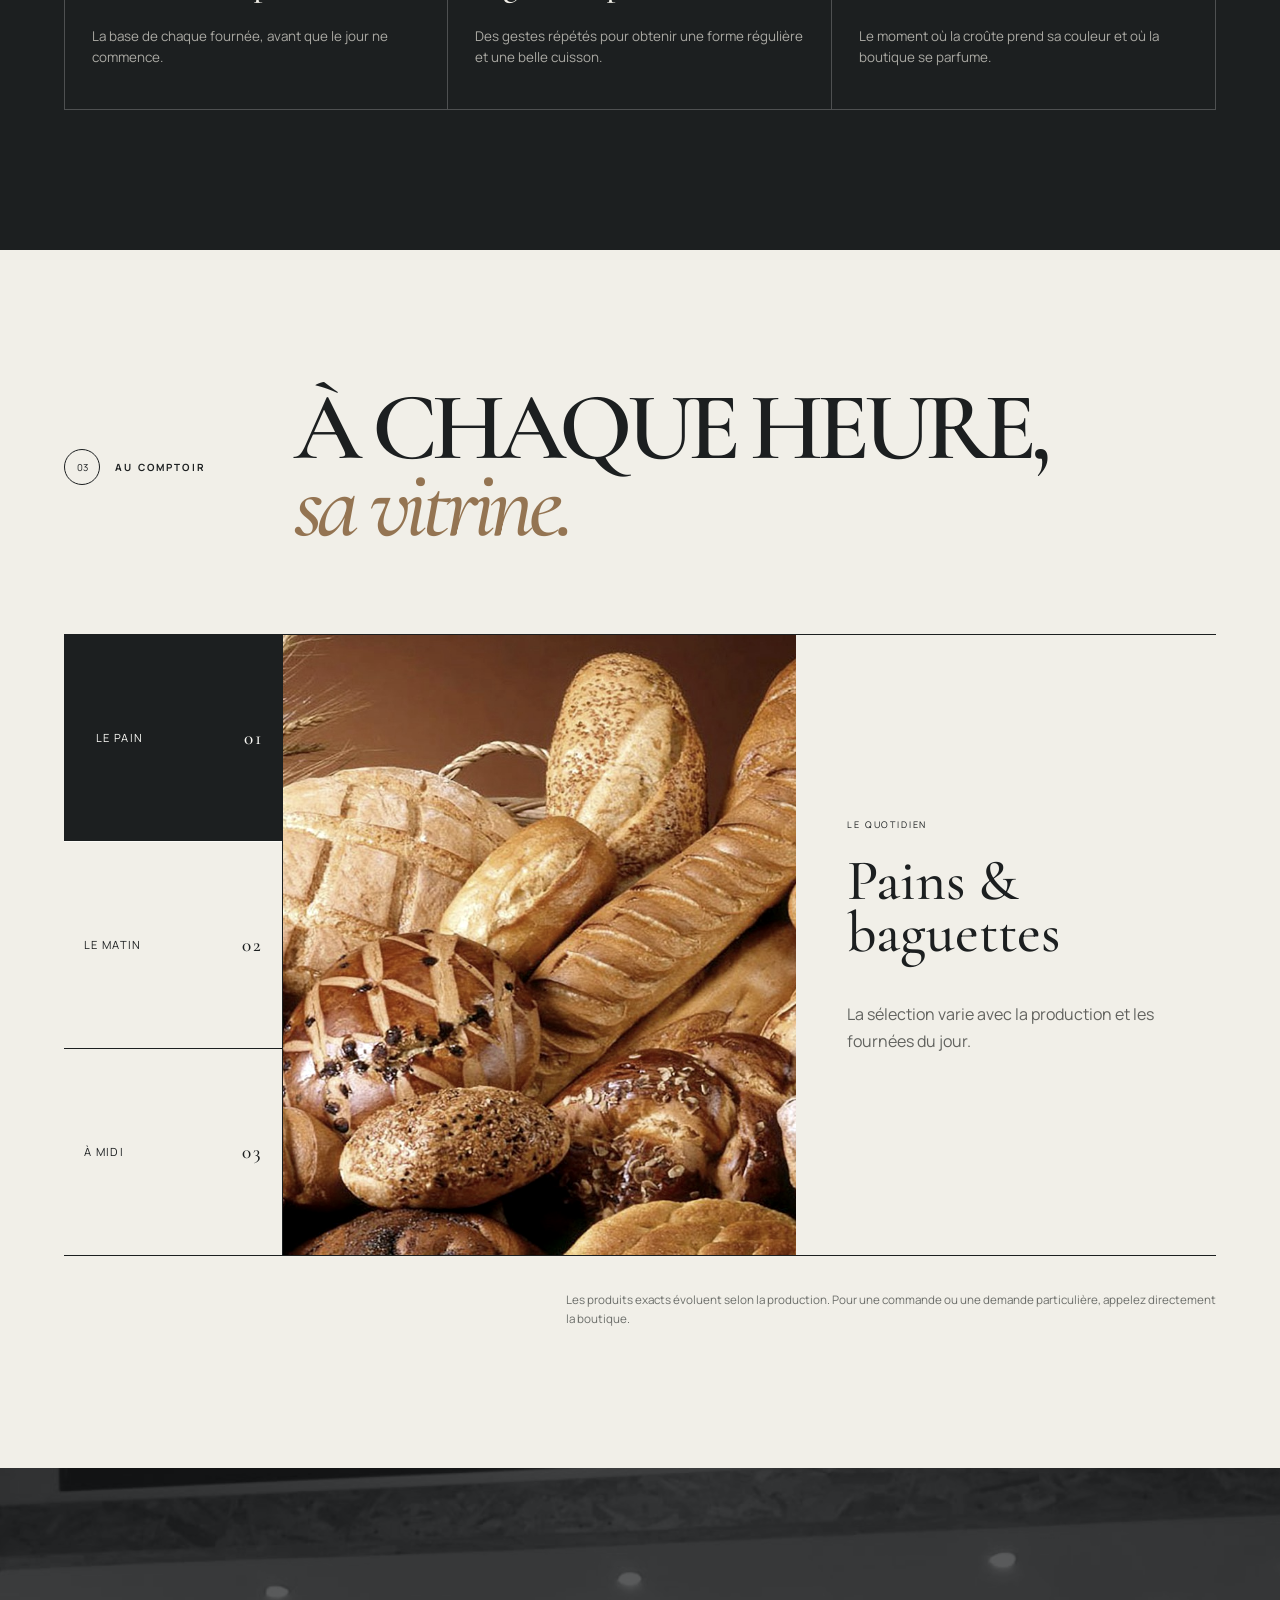
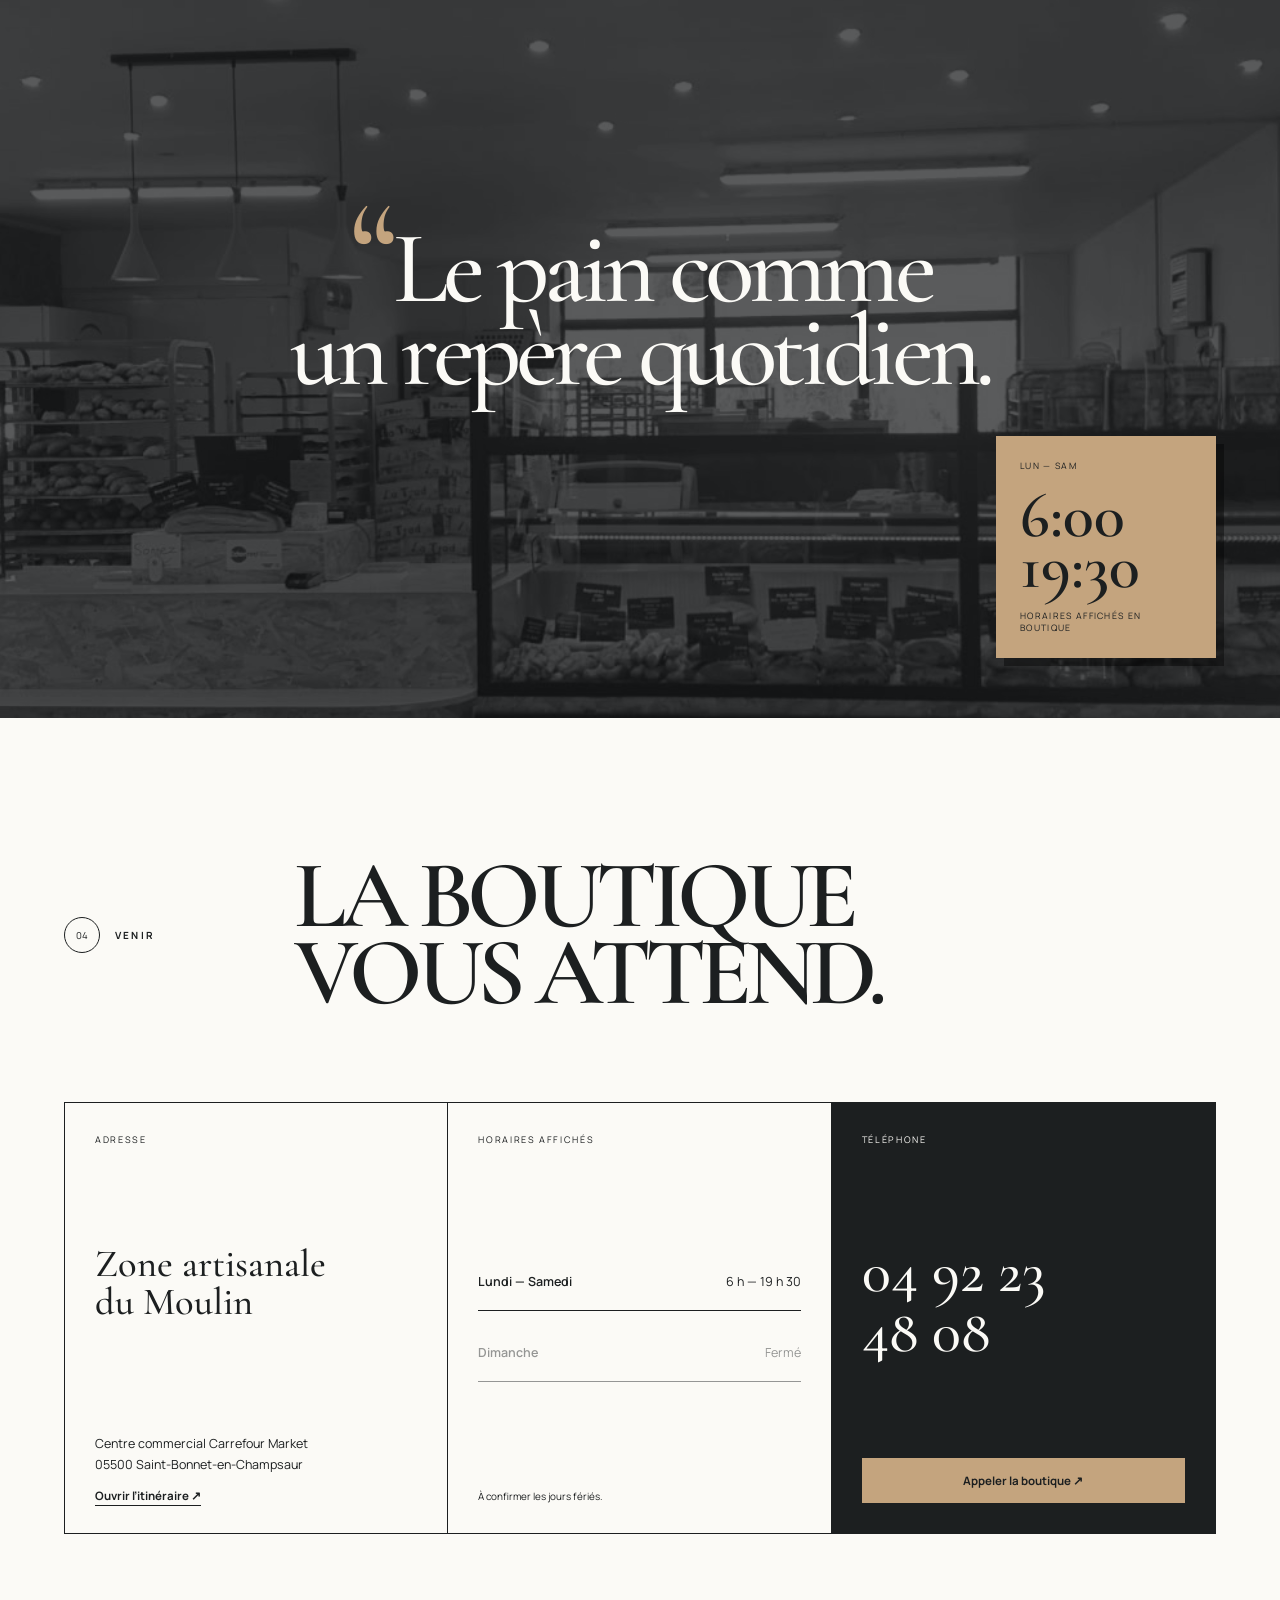
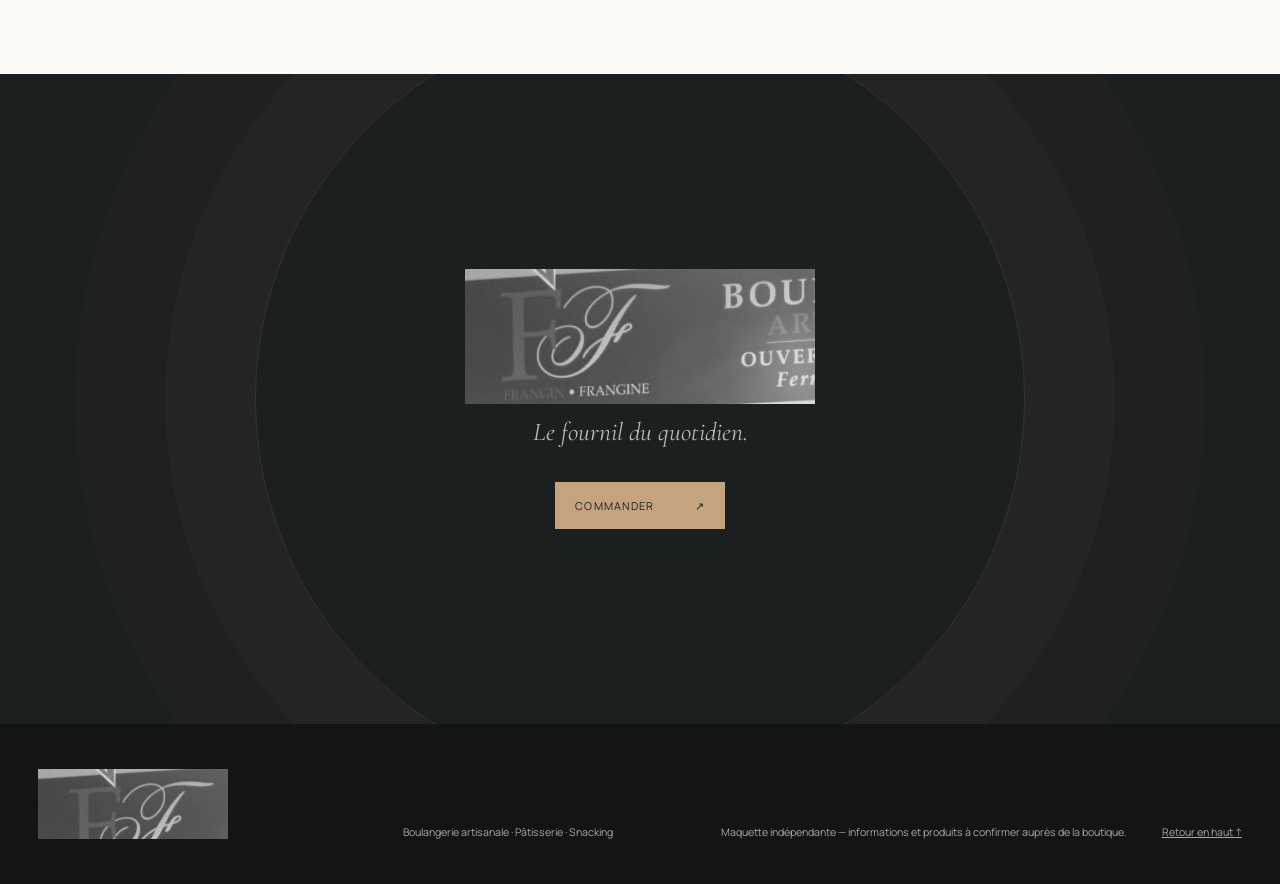
==== commit 38f7642c: "fix: refresh deployed stylesheet" ====
--- a/index.html
+++ b/index.html
@@ -10,7 +10,7 @@
   <link rel="preconnect" href="https://fonts.gstatic.com" crossorigin>
   <link href="https://fonts.googleapis.com/css2?family=Cormorant+Garamond:ital,wght@0,500;0,600;1,500&family=Manrope:wght@400;500;600;700&display=swap" rel="stylesheet">
   <link rel="icon" href="assets/frangin-facebook.png" type="image/png">
-  <link rel="stylesheet" href="styles.css">
+  <link rel="stylesheet" href="styles.css?v=6bde2ab">
 </head>
 <body>
   <div class="loader" aria-hidden="true">
--- a/styles.css
+++ b/styles.css
@@ -1,4 +1,5 @@
 :root{--ink:#1c1f20;--graphite:#303334;--ash:#8d8d89;--paper:#f1efe8;--white:#fbfaf6;--wood:#c4a47e;--wood-dark:#947452;--line:1px solid rgba(28,31,32,.25);--serif:"Cormorant Garamond",Georgia,serif;--sans:"Manrope",Arial,sans-serif}*{box-sizing:border-box}html{scroll-behavior:smooth}body{margin:0;background:var(--paper);color:var(--ink);font-family:var(--sans);overflow-x:hidden}body.loading{overflow:hidden}a{color:inherit;text-decoration:none}button{font:inherit;color:inherit}img{display:block;width:100%;height:100%;object-fit:cover}::selection{background:var(--ink);color:var(--paper)}.texture{position:fixed;inset:0;z-index:500;pointer-events:none;opacity:.045;background-image:url("data:image/svg+xml,%3Csvg xmlns='http://www.w3.org/2000/svg' width='180' height='180'%3E%3Cfilter id='n'%3E%3CfeTurbulence type='fractalNoise' baseFrequency='.75' numOctaves='4' stitchTiles='stitch'/%3E%3C/filter%3E%3Crect width='100%25' height='100%25' filter='url(%23n)'/%3E%3C/svg%3E")}#flour{position:fixed;inset:0;z-index:20;pointer-events:none}.loader{position:fixed;inset:0;z-index:1000;background:var(--ink);display:grid;place-items:center;align-content:center;gap:26px;transition:transform 1s cubic-bezier(.77,0,.18,1);transform-origin:top}.loader.done{transform:translateY(-105%)}.loader-logo{width:260px;height:100px}.loader p{margin:0;color:var(--paper);font:italic 1.25rem var(--serif);letter-spacing:.06em}.loader>span{width:180px;height:1px;background:rgba(255,255,255,.18);position:relative;overflow:hidden}.loader>span:after{content:"";position:absolute;inset:0;background:var(--paper);transform-origin:left;animation:loading 1.2s ease both}@keyframes loading{from{transform:scaleX(0)}to{transform:scaleX(1)}}.brand-image{background-image:url("assets/frangin-facebook.png");background-repeat:no-repeat}.header-logo{width:175px;height:54px;background-size:575px auto;background-position:-48px -28px;filter:grayscale(1) contrast(1.1)}.loader-logo,.closing-logo{background-size:730px auto;background-position:-62px -35px;filter:grayscale(1) brightness(1.7) contrast(.7)}.footer-logo{width:190px;height:70px;background-size:625px auto;background-position:-53px -30px;filter:grayscale(1) brightness(1.7) contrast(.7)}.cursor{display:none;position:fixed;z-index:800;left:0;top:0;width:34px;height:34px;border:1px solid var(--ink);border-radius:50%;pointer-events:none;transform:translate(-50%,-50%);transition:width .2s,height .2s,background .2s}.cursor span{position:absolute;width:4px;height:4px;background:var(--ink);border-radius:50%;left:50%;top:50%;transform:translate(-50%,-50%)}.cursor.active{width:64px;height:64px;background:rgba(196,164,126,.22)}@media(pointer:fine){.cursor{display:block}body,a,button{cursor:none}}.site-header{position:fixed;z-index:100;left:0;right:0;top:0;height:82px;padding:0 3vw;display:grid;grid-template-columns:1fr auto 1fr;align-items:center;border-bottom:1px solid rgba(255,255,255,.16);background:rgba(28,31,32,.93);backdrop-filter:blur(14px);color:var(--white)}.site-header nav{display:flex;gap:2.4rem;font-size:.66rem;text-transform:uppercase;letter-spacing:.17em}.site-header nav a{position:relative;opacity:.75}.site-header nav a:after{content:"";position:absolute;left:0;right:0;bottom:-8px;height:1px;background:var(--wood);transform:scaleX(0);transition:.25s}.site-header nav a:hover{opacity:1}.site-header nav a:hover:after{transform:scaleX(1)}.header-call{justify-self:end;display:flex;align-items:center;gap:25px;padding:11px 12px 11px 18px;border:1px solid rgba(255,255,255,.5);border-radius:999px;font-size:.67rem;text-transform:uppercase;letter-spacing:.12em}.header-call i{font-style:normal;width:30px;height:30px;border-radius:50%;background:var(--paper);color:var(--ink);display:grid;place-items:center}.hero{min-height:100svh;padding-top:82px;display:grid;grid-template-columns:.9fr 1.1fr;position:relative;background:var(--paper)}.hero-copy{padding:10vh 5vw 7vh;display:flex;flex-direction:column;justify-content:center}.eyebrow,.section-index p{font-size:.62rem;text-transform:uppercase;letter-spacing:.22em;font-weight:700}.hero h1{margin:4vh 0 3vh;font:600 clamp(4.7rem,8.5vw,10rem)/.72 var(--serif);letter-spacing:-.065em;text-transform:uppercase}.hero h1 span,.hero h1 em{display:block}.hero h1 em{font-weight:500;text-transform:none;color:var(--ash);margin-left:4vw}.hero-intro{max-width:570px;font-size:clamp(1rem,1.45vw,1.25rem);line-height:1.65;color:#555754}.hero-actions{display:flex;gap:28px;align-items:center;margin-top:25px}.dark-button{display:inline-flex;align-items:center;gap:20px;background:var(--ink);color:var(--white);padding:16px 19px;font-size:.68rem;text-transform:uppercase;letter-spacing:.1em}.dark-button span{color:var(--wood)}.underlink{font-size:.68rem;font-weight:700;text-transform:uppercase;letter-spacing:.1em;border-bottom:1px solid;padding-bottom:5px}.hero-facts{margin-top:auto;padding-top:32px;border-top:var(--line);display:flex;justify-content:space-between;gap:20px;font-size:.58rem;text-transform:uppercase;letter-spacing:.12em}.hero-facts span{display:flex;align-items:center;gap:9px}.hero-facts b{font:600 1.5rem var(--serif);text-transform:none}.hero-visual{position:relative;background:var(--ink);overflow:hidden}.shop-photo{position:absolute;inset:0;margin:0}.shop-photo img{filter:saturate(.55) contrast(1.04);object-position:center}.shop-photo:after{content:"";position:absolute;inset:0;background:linear-gradient(90deg,rgba(28,31,32,.35),transparent 40%),linear-gradient(0deg,rgba(28,31,32,.5),transparent 45%)}.logo-card{position:absolute;z-index:3;right:3vw;bottom:6vh;width:min(420px,45vw);background:rgba(25,27,28,.94);border:1px solid rgba(255,255,255,.2);padding:20px}.actual-logo{height:125px;background-size:835px auto;background-position:-72px -40px;filter:grayscale(1) brightness(1.25) contrast(.9)}.logo-card small{display:block;margin-top:12px;color:#aaa9a3;font-size:.55rem;text-transform:uppercase;letter-spacing:.18em}.material-tag{position:absolute;z-index:3;left:3vw;bottom:6vh;color:white;display:flex;align-items:center;gap:15px;font-size:.6rem;text-transform:uppercase;letter-spacing:.16em;line-height:1.7}.material-tag i{width:45px;height:45px;border-radius:50%;background:var(--wood);position:relative}.material-tag i:after{content:"";position:absolute;inset:13px;border:1px solid var(--ink);transform:rotate(45deg)}.hero-scroll{position:absolute;z-index:5;left:48%;bottom:20px;display:flex;align-items:center;gap:15px;font-size:.57rem;text-transform:uppercase;letter-spacing:.18em}.hero-scroll i{width:60px;height:1px;background:var(--ink)}.marquee{background:var(--wood);color:var(--ink);border-block:1px solid;overflow:hidden;padding:15px 0}.marquee-track{display:flex;align-items:center;gap:25px;width:max-content;font:600 1.25rem var(--serif);letter-spacing:.06em;animation:marquee 24s linear infinite}.marquee i{font-style:normal;font-size:.7rem}.marquee-track span:nth-of-type(n+5){display:inline}@keyframes marquee{to{transform:translateX(-50%)}}.house{padding:130px 5vw 160px;background:var(--white);position:relative}.section-index{display:flex;align-items:center;gap:15px}.section-index span{display:grid;place-items:center;width:36px;height:36px;border:1px solid;border-radius:50%;font-size:.6rem}.section-index p{margin:0}.house-copy{display:grid;grid-template-columns:1.25fr .75fr;gap:7vw;margin:60px 0 110px}.display-copy{margin:0;font:600 clamp(4.3rem,7.8vw,9rem)/.78 var(--serif);letter-spacing:-.065em;text-transform:uppercase}.display-copy em{font-weight:500;text-transform:none;color:var(--wood-dark)}.house-text{padding-top:25px;border-top:var(--line);font-size:1rem;line-height:1.75}.house-text p:first-child{margin-top:0}.material-grid{display:grid;grid-template-columns:1fr .62fr 1fr;gap:18px;align-items:end}.material-photo{height:520px;margin:0;position:relative;overflow:hidden}.material-photo.second{height:620px}.material-photo img{filter:saturate(.65);transition:transform 1s}.material-photo:hover img{transform:scale(1.04)}.material-photo figcaption{position:absolute;left:15px;bottom:15px;background:var(--ink);color:var(--white);padding:9px 12px;font-size:.55rem;text-transform:uppercase;letter-spacing:.14em}.osb-card{height:430px;padding:30px;display:flex;flex-direction:column;justify-content:space-between;border:1px solid;background-color:#c09b70;background-image:linear-gradient(120deg,rgba(255,255,255,.12) 0 15%,transparent 15% 48%,rgba(80,50,25,.08) 48% 60%,transparent 60%),linear-gradient(30deg,transparent 0 38%,rgba(255,255,255,.12) 38% 49%,transparent 49% 75%,rgba(75,45,20,.09) 75%);background-size:55px 70px}.osb-card span{font:500 7rem/.8 var(--serif);letter-spacing:-.1em}.osb-card p{font:500 1.6rem/1.15 var(--serif)}.craft{padding:140px 5vw;background:var(--ink);color:var(--paper)}.craft-title{display:grid;grid-template-columns:.4fr 1.6fr}.craft-title .section-index span{border-color:rgba(255,255,255,.4)}.craft-title h2,.counter-heading h2,.visit-title h2{margin:0;font:600 clamp(4rem,7.5vw,8.5rem)/.8 var(--serif);letter-spacing:-.065em;text-transform:uppercase}.craft-title h2 em,.counter-heading h2 em{font-weight:500;text-transform:none;color:var(--wood)}.craft-rail{display:grid;grid-template-columns:repeat(3,1fr);margin-top:100px;border:1px solid rgba(255,255,255,.22)}.craft-step{min-height:540px;padding:27px;border-right:1px solid rgba(255,255,255,.22);display:flex;flex-direction:column}.craft-step:last-child{border:0}.craft-step>span{font-size:.58rem;text-transform:uppercase;letter-spacing:.17em;color:#aaa9a3}.line-drawing{height:250px;position:relative;display:grid;place-items:center}.dough:before{content:"";width:170px;height:130px;border:1px solid var(--paper);border-radius:50%;transform:rotate(-12deg)}.dough i{position:absolute;width:1px;height:105px;background:var(--wood);transform:rotate(30deg)}.dough i:nth-child(1){left:40%}.dough i:nth-child(2){left:50%}.dough i:nth-child(3){left:60%}.scoring:before{content:"";width:200px;height:115px;border:1px solid var(--paper);border-radius:50%;transform:rotate(-8deg)}.scoring i{position:absolute;width:58px;height:1px;background:var(--wood);transform:rotate(-42deg)}.scoring i:nth-child(1){left:32%}.scoring i:nth-child(2){left:43%}.scoring i:nth-child(3){left:54%}.scoring i:nth-child(4){left:65%}.heat{display:flex;align-items:center;justify-content:center;gap:18px}.heat i{width:35px;height:145px;border:1px solid var(--paper);border-radius:50%;transform:rotate(12deg);animation:heat 2.4s ease-in-out infinite alternate}.heat i:nth-child(2){height:190px;animation-delay:-.5s}.heat i:nth-child(3){animation-delay:-1s}@keyframes heat{to{transform:rotate(-12deg) translateY(-15px);border-color:var(--wood)}}.craft-step h3{font:500 2.25rem var(--serif);margin:auto 0 10px}.craft-step p{color:#aaa9a3;line-height:1.6;font-size:.84rem}.counter{padding:140px 5vw;background:var(--paper)}.counter-heading{display:grid;grid-template-columns:.4fr 1.6fr}.counter-heading h2 em{color:var(--wood-dark)}.product-stage{display:grid;grid-template-columns:.38fr 1.62fr;margin-top:90px;border-block:1px solid}.product-tabs{display:flex;flex-direction:column;border-right:1px solid}.product-tabs button{flex:1;min-height:110px;border:0;border-bottom:1px solid;background:transparent;padding:20px;text-align:left;text-transform:uppercase;font-size:.7rem;letter-spacing:.12em;display:flex;justify-content:space-between;align-items:center;transition:.3s}.product-tabs button:last-child{border-bottom:0}.product-tabs button span{font:500 1.2rem var(--serif)}.product-tabs button.active{background:var(--ink);color:var(--white);padding-left:32px}.product-scenes{position:relative;height:620px}.product-scene{position:absolute;inset:0;display:grid;grid-template-columns:1.1fr .9fr;opacity:0;visibility:hidden;transform:translateX(25px);transition:opacity .6s,transform .6s,visibility .6s}.product-scene.active{opacity:1;visibility:visible;transform:none}.product-scene figure{margin:0;overflow:hidden}.product-scene img{filter:saturate(.65) contrast(1.04)}.product-scene>div{padding:60px 4vw;display:flex;flex-direction:column;justify-content:center}.product-scene>div span{font-size:.57rem;text-transform:uppercase;letter-spacing:.2em}.product-scene h3{font:500 clamp(2.8rem,4.5vw,5.5rem)/.9 var(--serif);margin:25px 0}.product-scene p{line-height:1.7;color:#62635f}.availability{max-width:650px;margin:35px 0 0 auto;font-size:.73rem;line-height:1.6;color:#6c6e6a}.quote-section{min-height:850px;position:relative;background:var(--graphite);color:var(--white);display:grid;place-items:center;overflow:hidden}.quote-photo{position:absolute;inset:0}.quote-photo img{filter:grayscale(1) brightness(.45);transform:scale(1.05);object-position:center 65%}.quote-photo:after{content:"";position:absolute;inset:0;background:rgba(28,31,32,.28)}.quote-section blockquote{position:relative;z-index:2;margin:0;text-align:center;font:500 clamp(4rem,8vw,9rem)/.82 var(--serif);letter-spacing:-.055em}.quote-section blockquote span{color:var(--wood);font-size:1.4em;vertical-align:bottom}.floating-hours{position:absolute;z-index:3;right:5vw;bottom:60px;width:220px;background:var(--wood);color:var(--ink);padding:24px;transform:rotate(2deg);box-shadow:8px 8px 0 rgba(0,0,0,.4)}.floating-hours span,.floating-hours small{display:block;font-size:.55rem;text-transform:uppercase;letter-spacing:.15em}.floating-hours strong{display:block;margin:18px 0;font:600 4rem/.8 var(--serif)}.visit{padding:140px 5vw;background:var(--white)}.visit-title{display:grid;grid-template-columns:.4fr 1.6fr}.visit-grid{display:grid;grid-template-columns:repeat(3,1fr);margin-top:90px;border:1px solid}.visit-card{min-height:430px;padding:30px;border-right:1px solid;display:flex;flex-direction:column}.visit-card:last-child{border:0}.visit-card>span{font-size:.57rem;text-transform:uppercase;letter-spacing:.18em}.visit-card h3{font:500 clamp(2rem,3vw,3.5rem)/1 var(--serif);margin:auto 0}.visit-card p{font-size:.78rem;line-height:1.7}.visit-card>a{text-decoration:underline;text-underline-offset:5px;font-size:.72rem;font-weight:700}.schedule{margin:auto 0}.schedule p{display:flex;justify-content:space-between;gap:15px;padding:18px 0;border-bottom:1px solid}.schedule b{font-weight:600}.schedule i{font-style:normal}.schedule .closed{opacity:.45}.visit-card>small{font-size:.62rem}.phone-card{background:var(--ink);color:var(--white)}.phone-card h3{font-size:clamp(3rem,4.7vw,5.5rem)}.phone-card>a{display:block;padding:15px;background:var(--wood);color:var(--ink);text-align:center;text-decoration:none}.closing{min-height:650px;background:var(--ink);color:var(--white);display:flex;flex-direction:column;align-items:center;justify-content:center;text-align:center;position:relative;overflow:hidden}.closing:before{content:"";position:absolute;width:60vw;height:60vw;border:1px solid rgba(196,164,126,.15);border-radius:50%;box-shadow:0 0 0 90px rgba(196,164,126,.025),0 0 0 180px rgba(196,164,126,.02)}.closing-logo{position:relative;width:350px;height:135px}.closing p{position:relative;font:italic 1.6rem var(--serif);margin:12px 0 35px;color:#bbb9b1}.closing>a{position:relative;display:flex;gap:40px;background:var(--wood);color:var(--ink);padding:16px 20px;text-transform:uppercase;font-size:.68rem;letter-spacing:.12em}.reveal{opacity:0;transform:translateY(45px);transition:opacity .9s ease,transform .9s cubic-bezier(.2,.7,.2,1)}.reveal.visible{opacity:1;transform:none}.magnetic{transition:transform .18s}footer{padding:45px 3vw;background:#121415;color:#aaa9a3;display:grid;grid-template-columns:1.2fr 1fr 1.5fr auto;align-items:end;gap:25px;font-size:.66rem}footer p{margin:0}.legal{text-align:center}footer>a{text-decoration:underline}
 @media(max-width:980px){.site-header{grid-template-columns:1fr auto}.site-header nav{display:none}.hero{grid-template-columns:1fr;min-height:auto}.hero-copy{min-height:720px}.hero-visual{height:780px}.hero-scroll{display:none}.house-copy,.craft-title,.counter-heading,.visit-title{grid-template-columns:1fr;gap:40px}.material-grid{grid-template-columns:1fr 1fr}.osb-card{grid-column:1/-1;height:300px}.material-photo.second{height:520px}.craft-rail{grid-template-columns:1fr}.craft-step{min-height:430px;border-right:0;border-bottom:1px solid rgba(255,255,255,.22)}.craft-step:last-child{border-bottom:0}.line-drawing{height:190px}.product-stage{grid-template-columns:1fr}.product-tabs{flex-direction:row;border-right:0;border-bottom:1px solid}.product-tabs button{min-height:90px;border-bottom:0;border-right:1px solid}.product-tabs button:last-child{border-right:0}.product-scenes{height:560px}.visit-grid{grid-template-columns:1fr}.visit-card{min-height:320px;border-right:0;border-bottom:1px solid}.visit-card:last-child{border-bottom:0}footer{grid-template-columns:1fr 1fr}.legal{text-align:left}}
-@media(max-width:600px){.site-header{height:70px;padding-inline:4vw}.header-logo{width:145px;height:48px;background-size:480px auto;background-position:-41px -23px}.header-call{padding:0;width:42px;height:42px;display:grid;place-items:center;border-color:rgba(255,255,255,.45)}.header-call span{display:none}.header-call i{width:auto;height:auto;background:transparent;color:white}.hero{padding-top:70px;min-width:0}.hero-copy{padding:85px 6vw 45px;min-height:650px;min-width:0}.hero h1{font-size:14vw;line-height:.78;min-width:0}.hero h1 em{margin-left:0}.hero-actions{align-items:flex-start;flex-direction:column}.hero-facts{gap:15px;flex-wrap:wrap}.hero-visual{height:640px;min-width:0}.shop-photo img{object-position:62% center}.logo-card{width:86vw;right:7vw;bottom:35px}.actual-logo{height:100px;background-size:670px auto;background-position:-57px -32px}.material-tag{top:25px;bottom:auto;left:6vw}.house,.craft,.counter,.visit{padding:95px 6vw}.display-copy,.craft-title h2,.counter-heading h2,.visit-title h2{font-size:15vw}.house-copy{margin:55px 0 70px}.material-grid{grid-template-columns:1fr}.material-photo,.material-photo.second{height:420px}.osb-card{grid-column:auto;height:300px}.craft-rail{margin-top:65px}.craft-step{min-height:430px}.product-tabs button{font-size:.58rem;padding:13px}.product-tabs button.active{padding-left:16px}.product-tabs button span{display:none}.product-scenes{height:610px}.product-scene{grid-template-columns:1fr;grid-template-rows:1.15fr .85fr}.product-scene>div{padding:35px 24px}.product-scene h3{font-size:3rem}.quote-section{min-height:700px}.quote-section blockquote{font-size:15vw}.floating-hours{width:180px;right:5vw;bottom:30px}.floating-hours strong{font-size:3rem}.visit-grid{margin-top:60px}.phone-card h3{font-size:14vw}.closing{min-height:540px}.closing-logo{width:280px;height:105px;background-size:585px auto;background-position:-50px -28px}footer{grid-template-columns:1fr}.footer-logo{width:180px}.legal{order:4}}
+@media(max-width:600px){.site-header{height:70px;padding-inline:4vw}.header-logo{width:145px;height:48px;background-size:480px auto;background-position:-41px -23px}.header-call{padding:0;width:42px;height:42px;display:grid;place-items:center;border-color:rgba(255,255,255,.45)}.header-call span{display:none}.header-call i{width:auto;height:auto;background:transparent;color:white}.hero{padding-top:70px;min-width:0}.hero-copy{padding:85px 6vw 45px;min-height:650px;min-width:0}.hero h1{font-size:14vw;line-height:.78;min-width:0}.hero h1 em{margin-left:0}.hero-actions{align-items:flex-start;flex-direction:column}.hero-facts{gap:15px;flex-wrap:wrap}.hero-visual{height:640px;min-width:0}.shop-photo img{object-position:62% center}.logo-card{width:86vw;right:7vw;bottom:35px}.actual-logo{height:100px;background-size:670px auto;background-position:-57px -32px}.material-tag{top:25px;bottom:auto;left:6vw}.house,.craft,.counter,.visit{padding:95px 6vw}.display-copy,.craft-title h2,.counter-heading h2,.visit-title h2{font-size:15vw}.house-copy{margin:55px 0 70px}.material-grid{grid-template-columns:1fr}.material-photo,.material-photo.second{height:420px}.osb-card{grid-column:auto;height:300px}.craft-rail{margin-top:65px}.craft-step{min-height:430px}.product-stage,.product-scenes,.product-scene{min-width:0}.product-tabs button{font-size:.58rem;padding:13px;min-width:0}.product-tabs button.active{padding-left:16px}.product-tabs button span{display:none}.product-scenes{height:610px}.product-scene{grid-template-columns:1fr;grid-template-rows:1.15fr .85fr}.product-scene>div{padding:35px 24px}.product-scene h3{font-size:3rem}.quote-section{min-height:700px}.quote-section blockquote{font-size:15vw}.floating-hours{width:180px;right:5vw;bottom:30px}.floating-hours strong{font-size:3rem}.visit-grid{margin-top:60px}.phone-card h3{font-size:14vw}.closing{min-height:540px}.closing-logo{width:280px;height:105px;background-size:585px auto;background-position:-50px -28px}footer{grid-template-columns:1fr}.footer-logo{width:180px}.legal{order:4}}
 @media(prefers-reduced-motion:reduce){html{scroll-behavior:auto}*,*:before,*:after{animation-duration:.01ms!important;animation-iteration-count:1!important;transition-duration:.01ms!important}.reveal{opacity:1;transform:none}#flour{display:none}}
+.product-scenes{overflow:hidden}
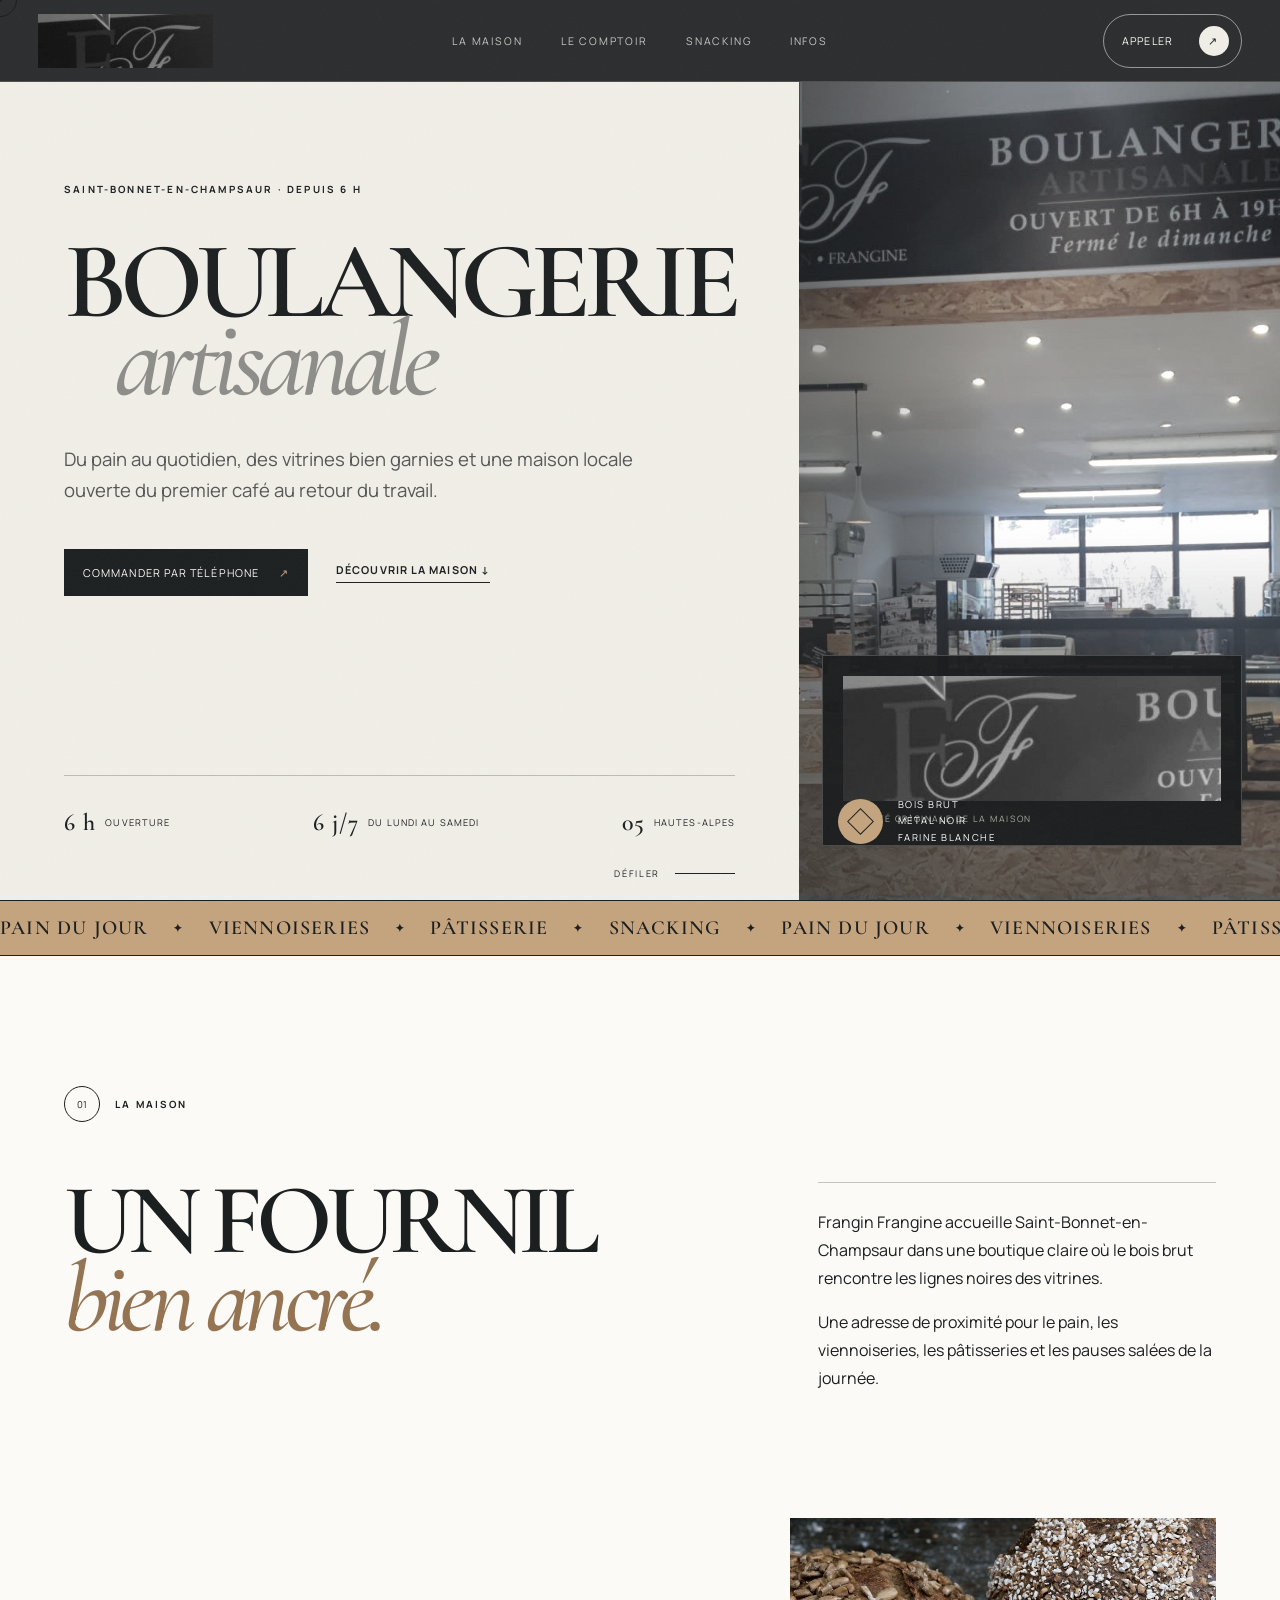
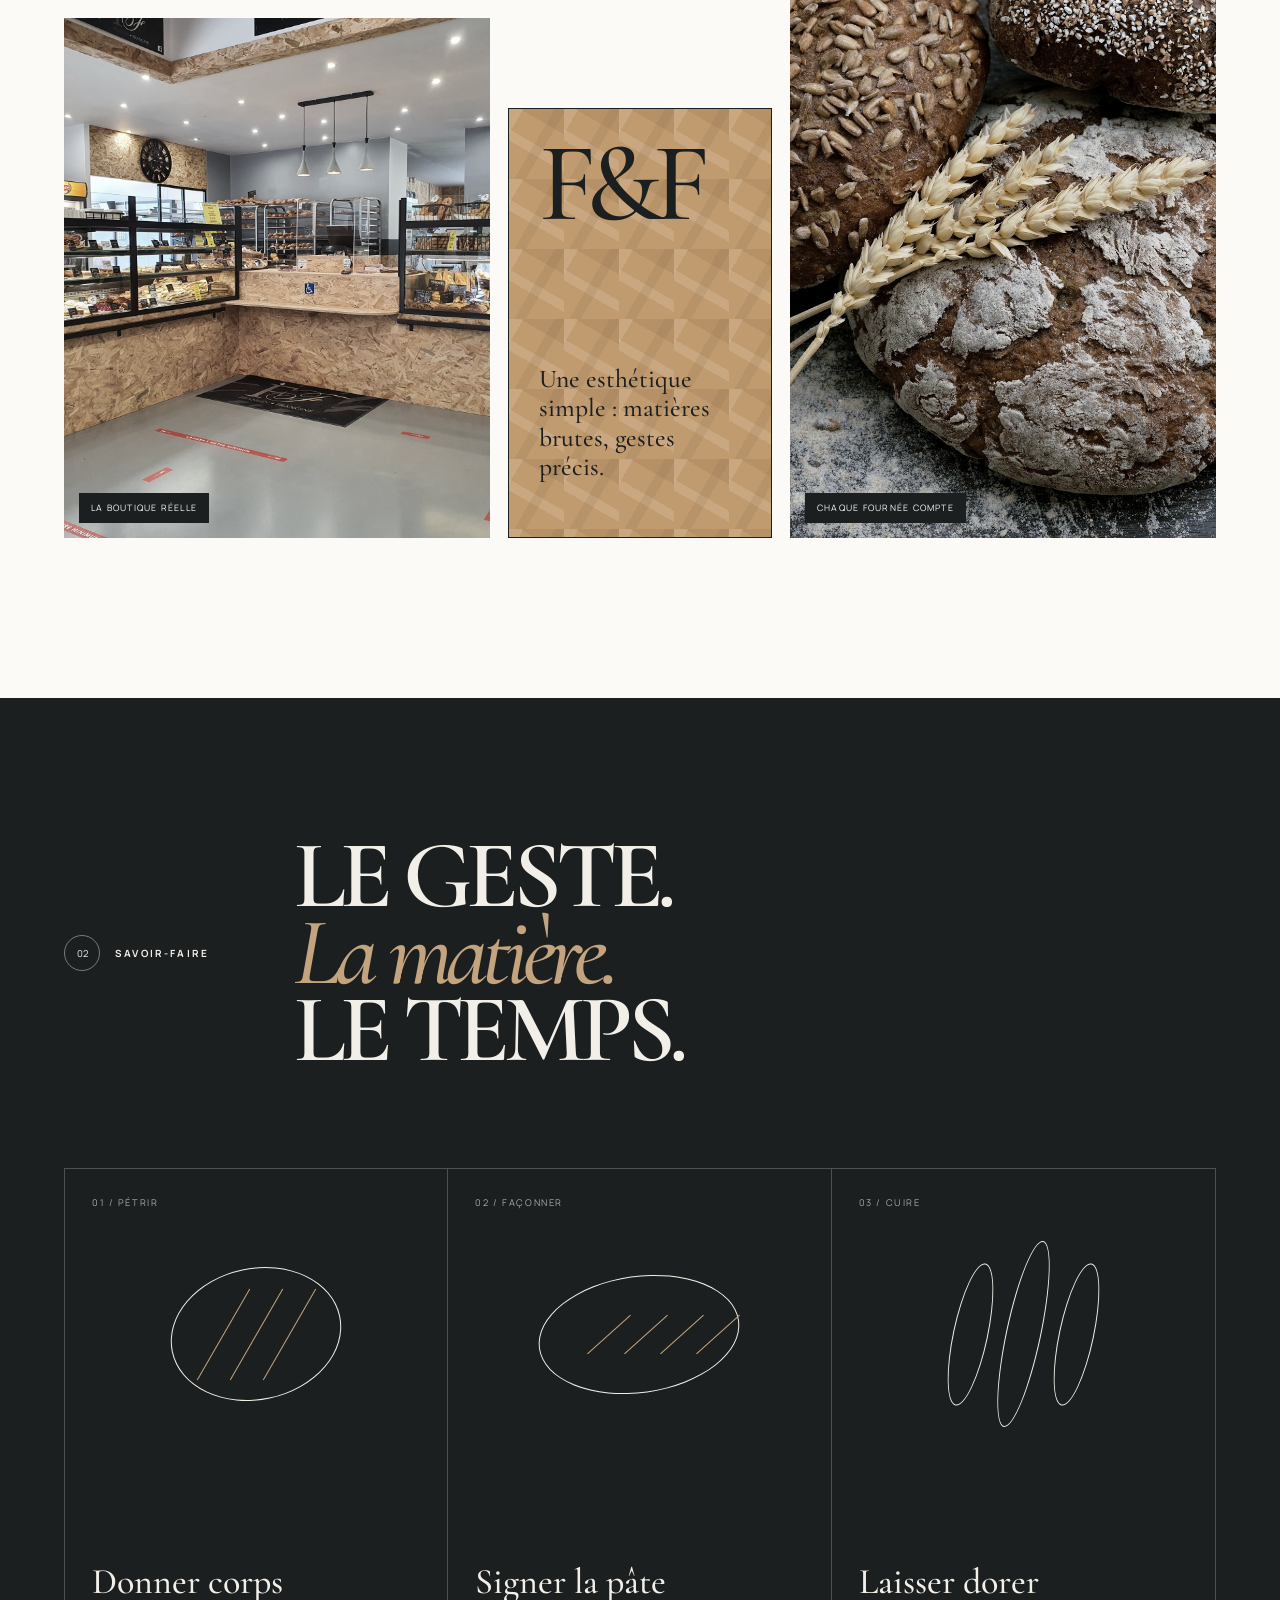
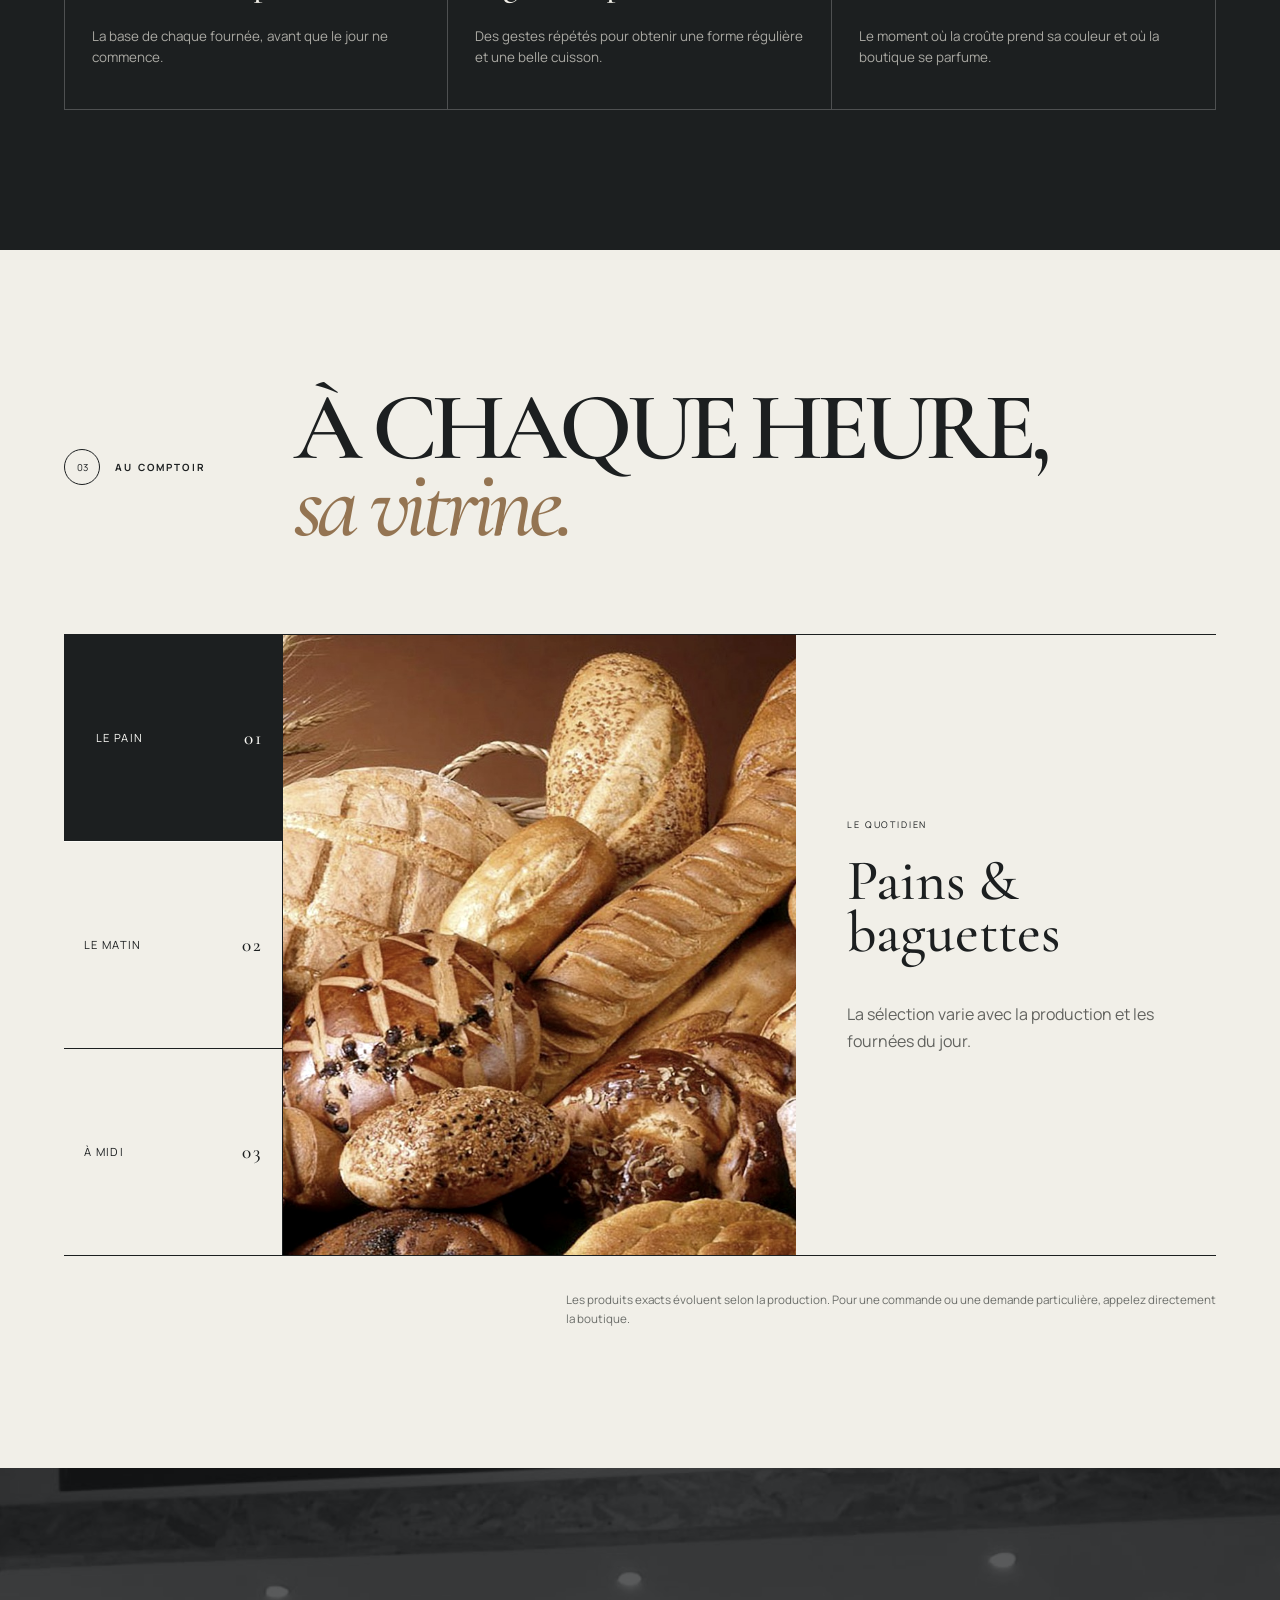
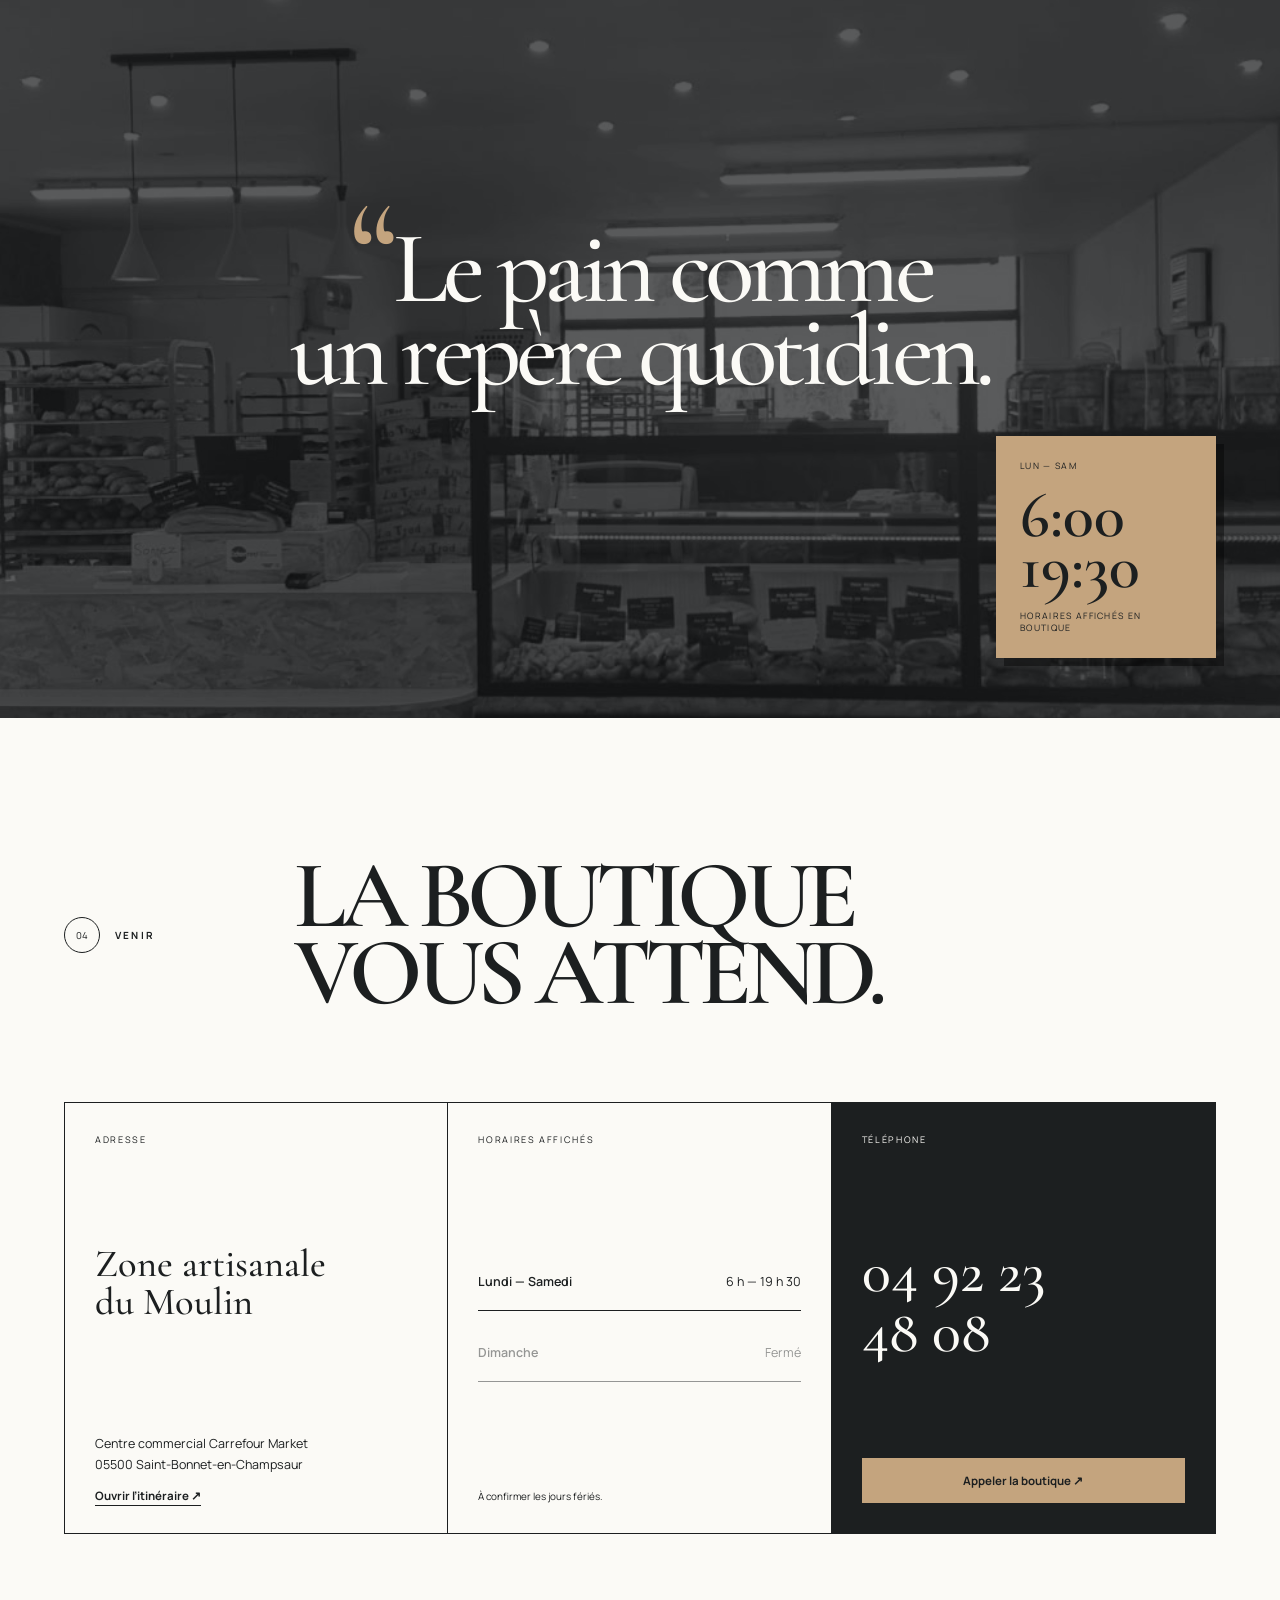
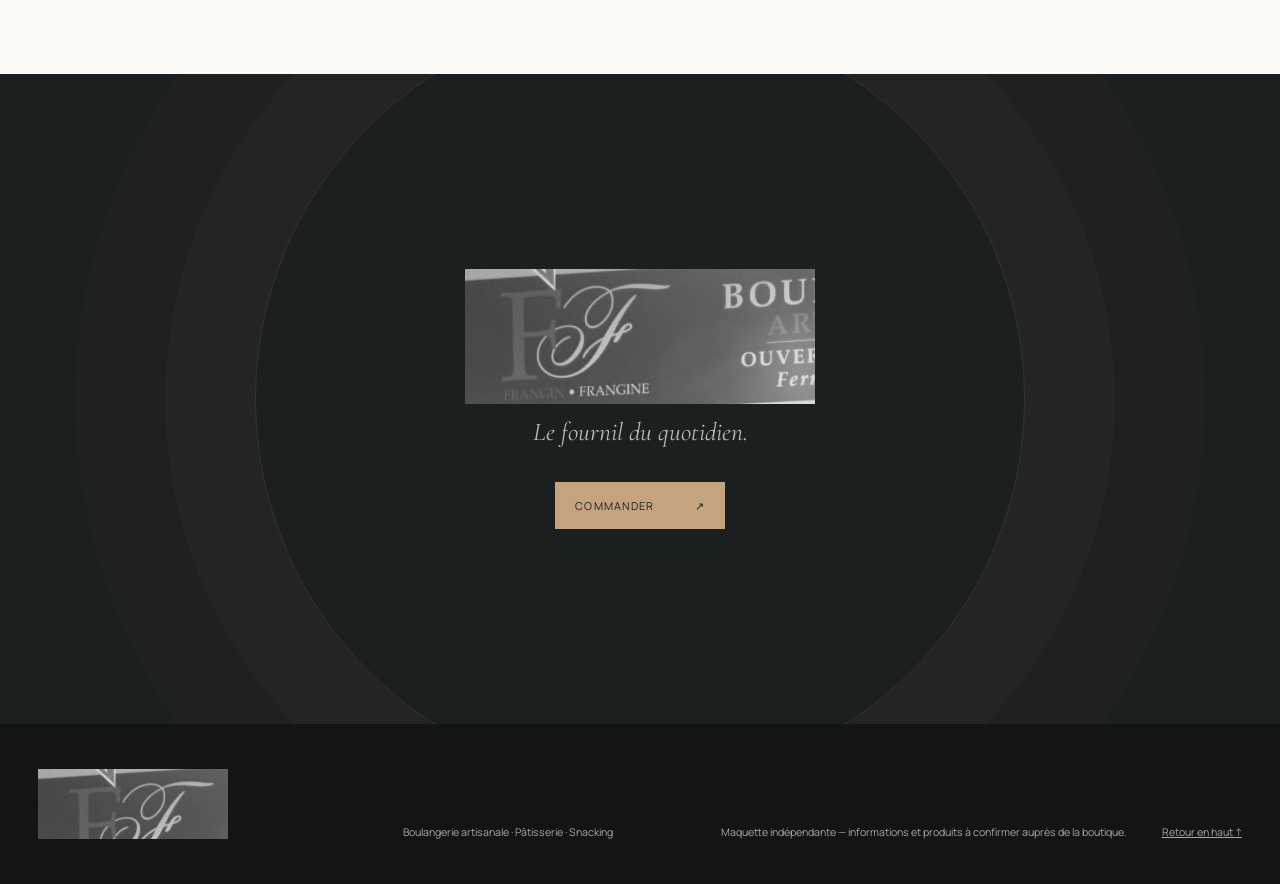
==== commit 5d500f38: "Complete Frangin Frangine multipage experience" ====
--- a/index.html
+++ b/index.html
@@ -11,6 +11,7 @@
   <link href="https://fonts.googleapis.com/css2?family=Cormorant+Garamond:ital,wght@0,500;0,600;1,500&family=Manrope:wght@400;500;600;700&display=swap" rel="stylesheet">
   <link rel="icon" href="assets/frangin-facebook.png" type="image/png">
   <link rel="stylesheet" href="styles.css?v=6bde2ab">
+  <link rel="stylesheet" href="mobile.css">
 </head>
 <body>
   <div class="loader" aria-hidden="true">
@@ -25,11 +26,12 @@
   <header class="site-header">
     <a class="brand-image header-logo" href="#top" aria-label="Frangin Frangine, retour en haut"></a>
     <nav aria-label="Navigation principale">
-      <a href="#maison">La maison</a>
-      <a href="#savoir-faire">Savoir-faire</a>
-      <a href="#comptoir">Au comptoir</a>
-      <a href="#venir">Venir</a>
+      <a href="la-maison.html">La maison</a>
+      <a href="produits.html">Le comptoir</a>
+      <a href="snacking.html">Snacking</a>
+      <a href="infos-pratiques.html">Infos</a>
     </nav>
+    <button class="mobile-toggle" aria-expanded="false">Menu</button>
     <a class="header-call magnetic" href="tel:+33492234808"><span>Appeler</span><i>↗</i></a>
   </header>
 
--- a/mobile.css
+++ b/mobile.css
@@ -0,0 +1 @@
+.mobile-toggle{display:none;background:none;color:var(--white);border:1px solid rgba(255,255,255,.5);padding:10px 12px;font-size:.62rem;letter-spacing:.14em;text-transform:uppercase}@media(max-width:980px){.site-header{grid-template-columns:1fr auto auto;gap:12px}.mobile-toggle{display:block}.site-header nav.open{display:flex;position:fixed;inset:70px 0 0;background:var(--ink);z-index:90;flex-direction:column;align-items:center;justify-content:center;gap:28px;font-size:17px}.site-header nav.open a{font-size:17px}.site-header nav.open a:after{display:none}}
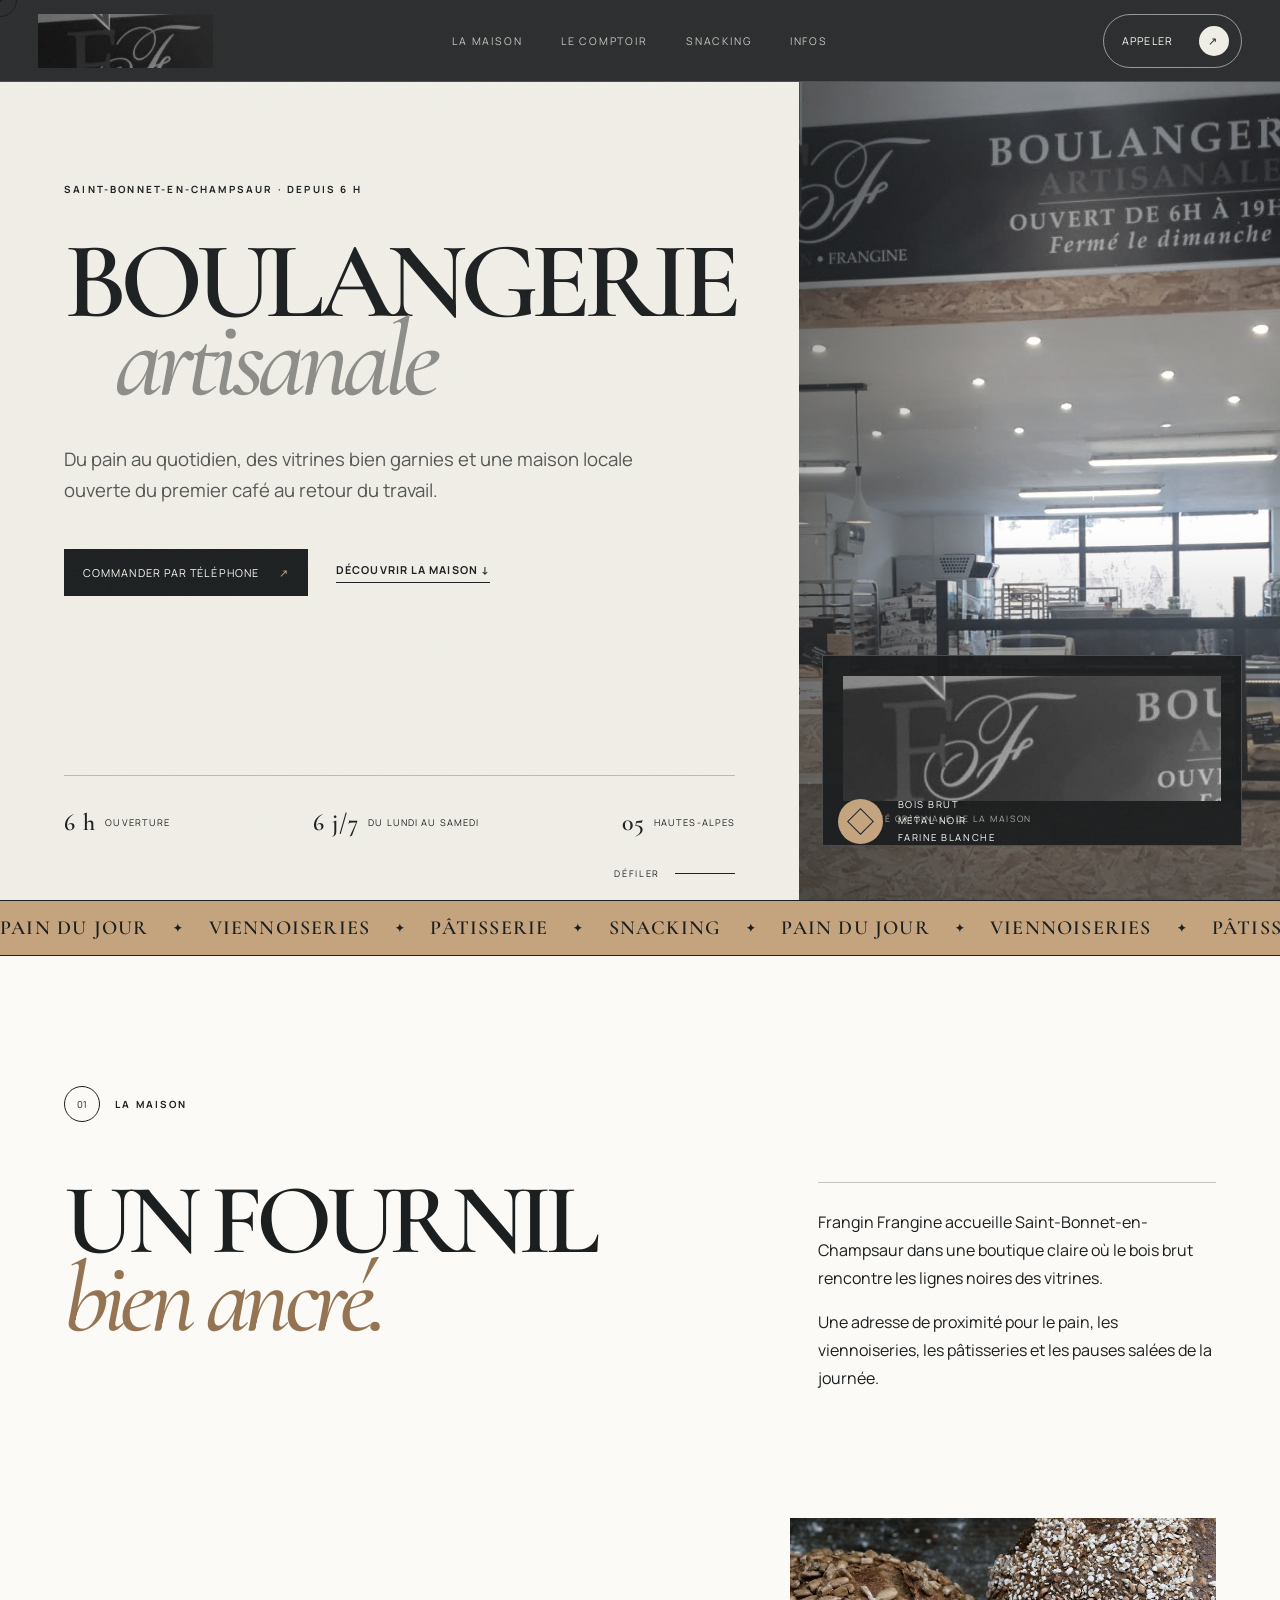
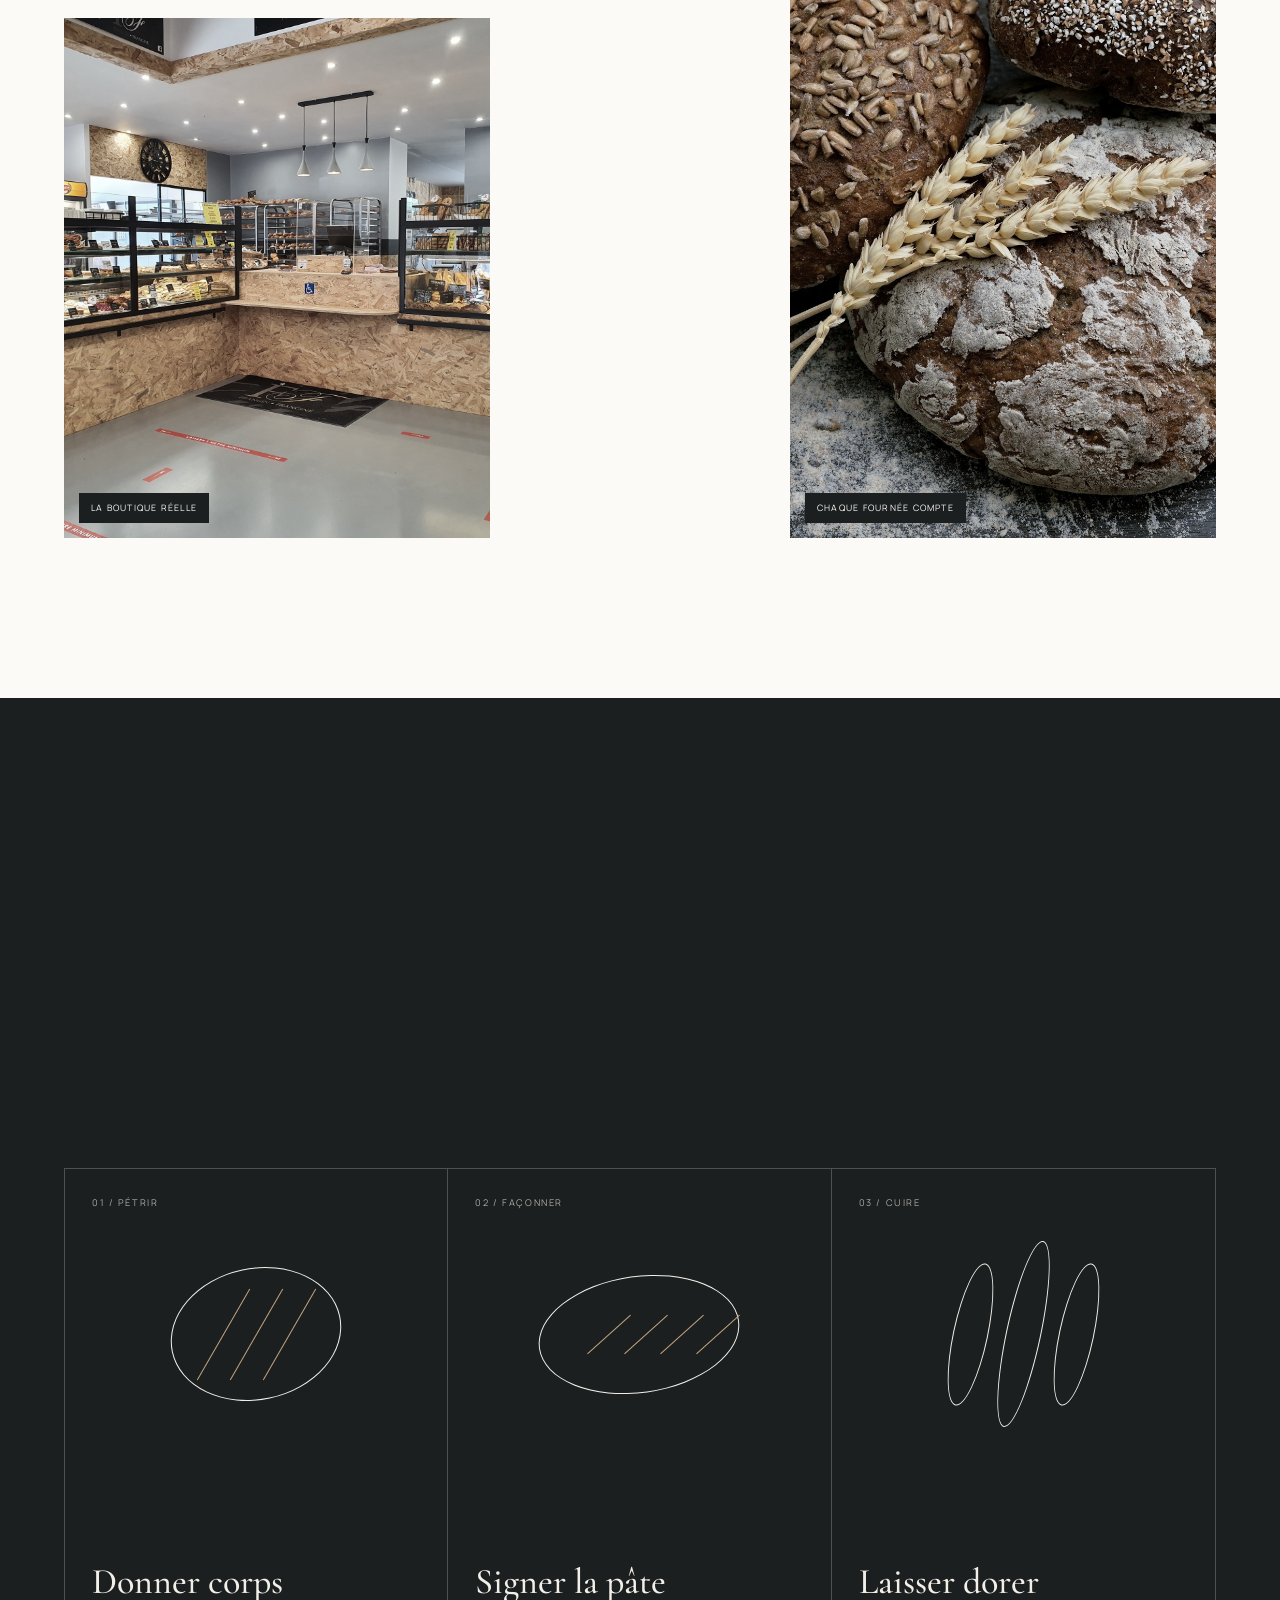
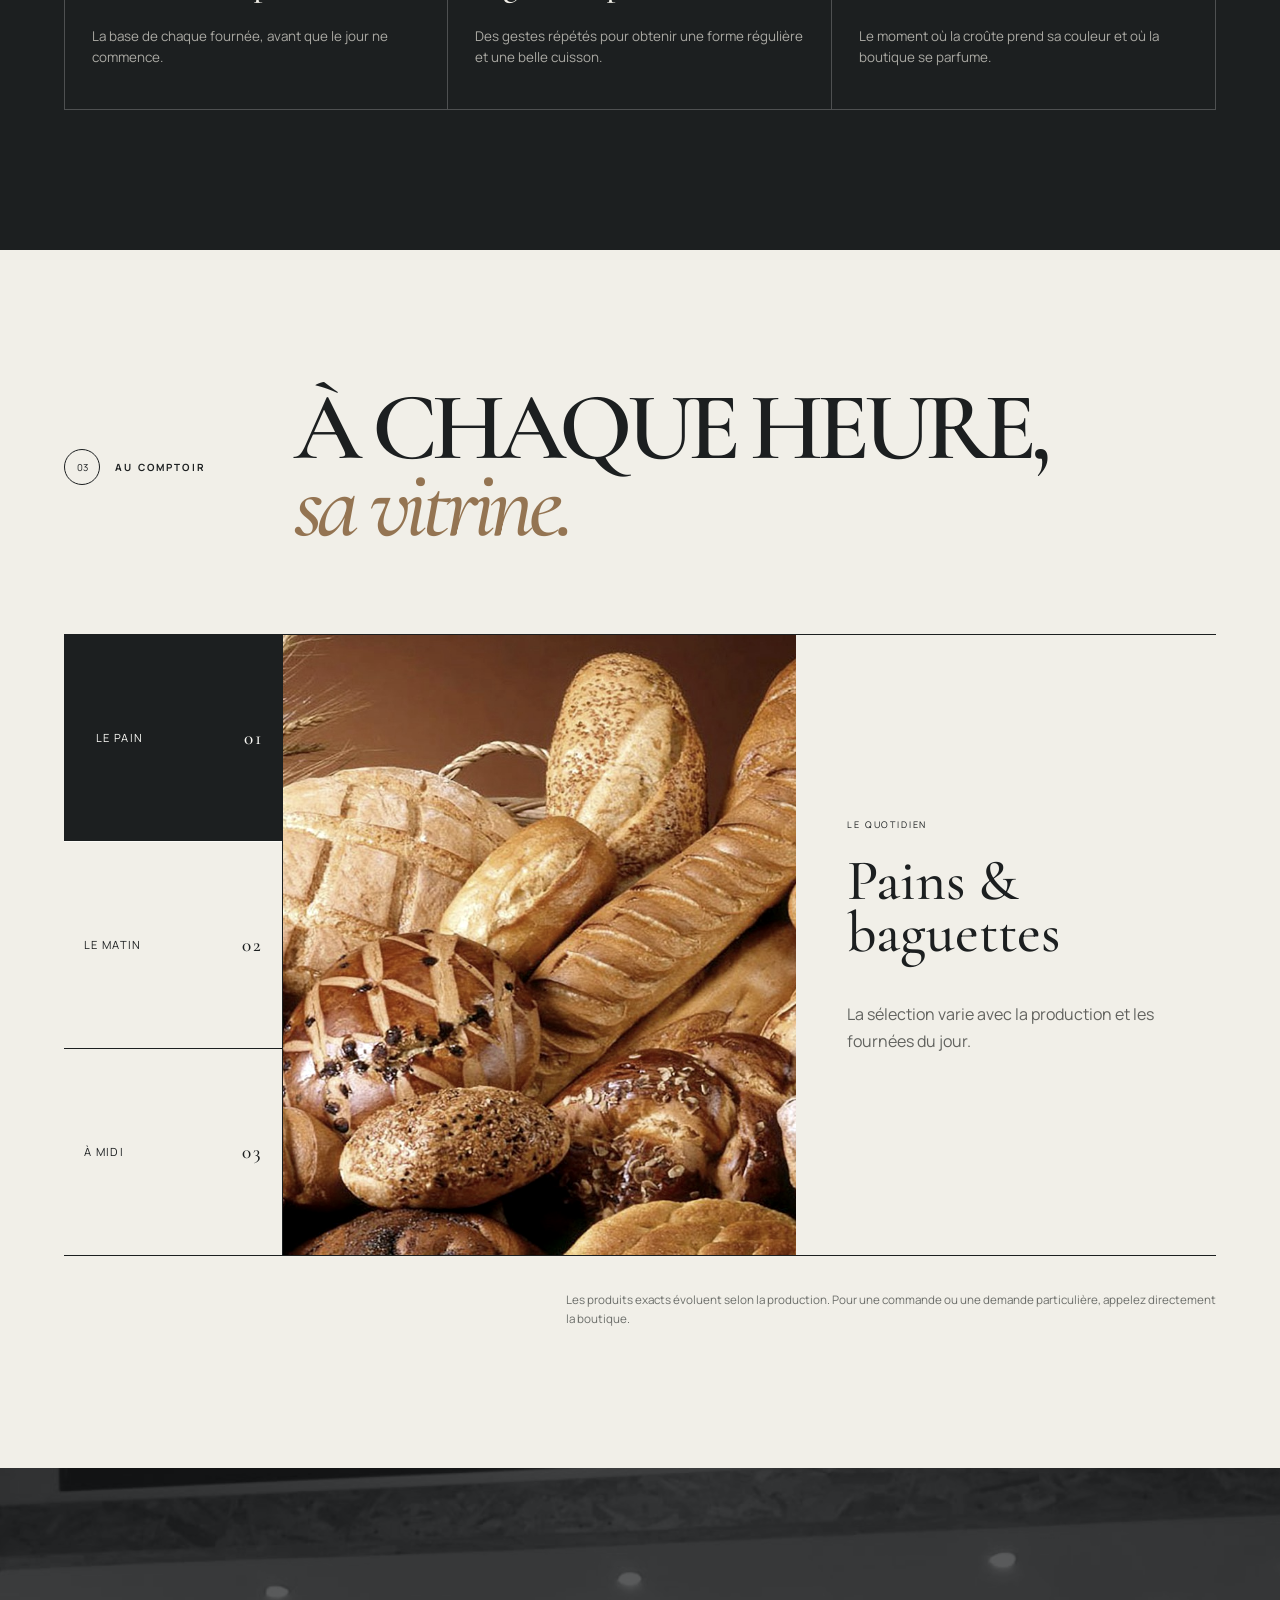
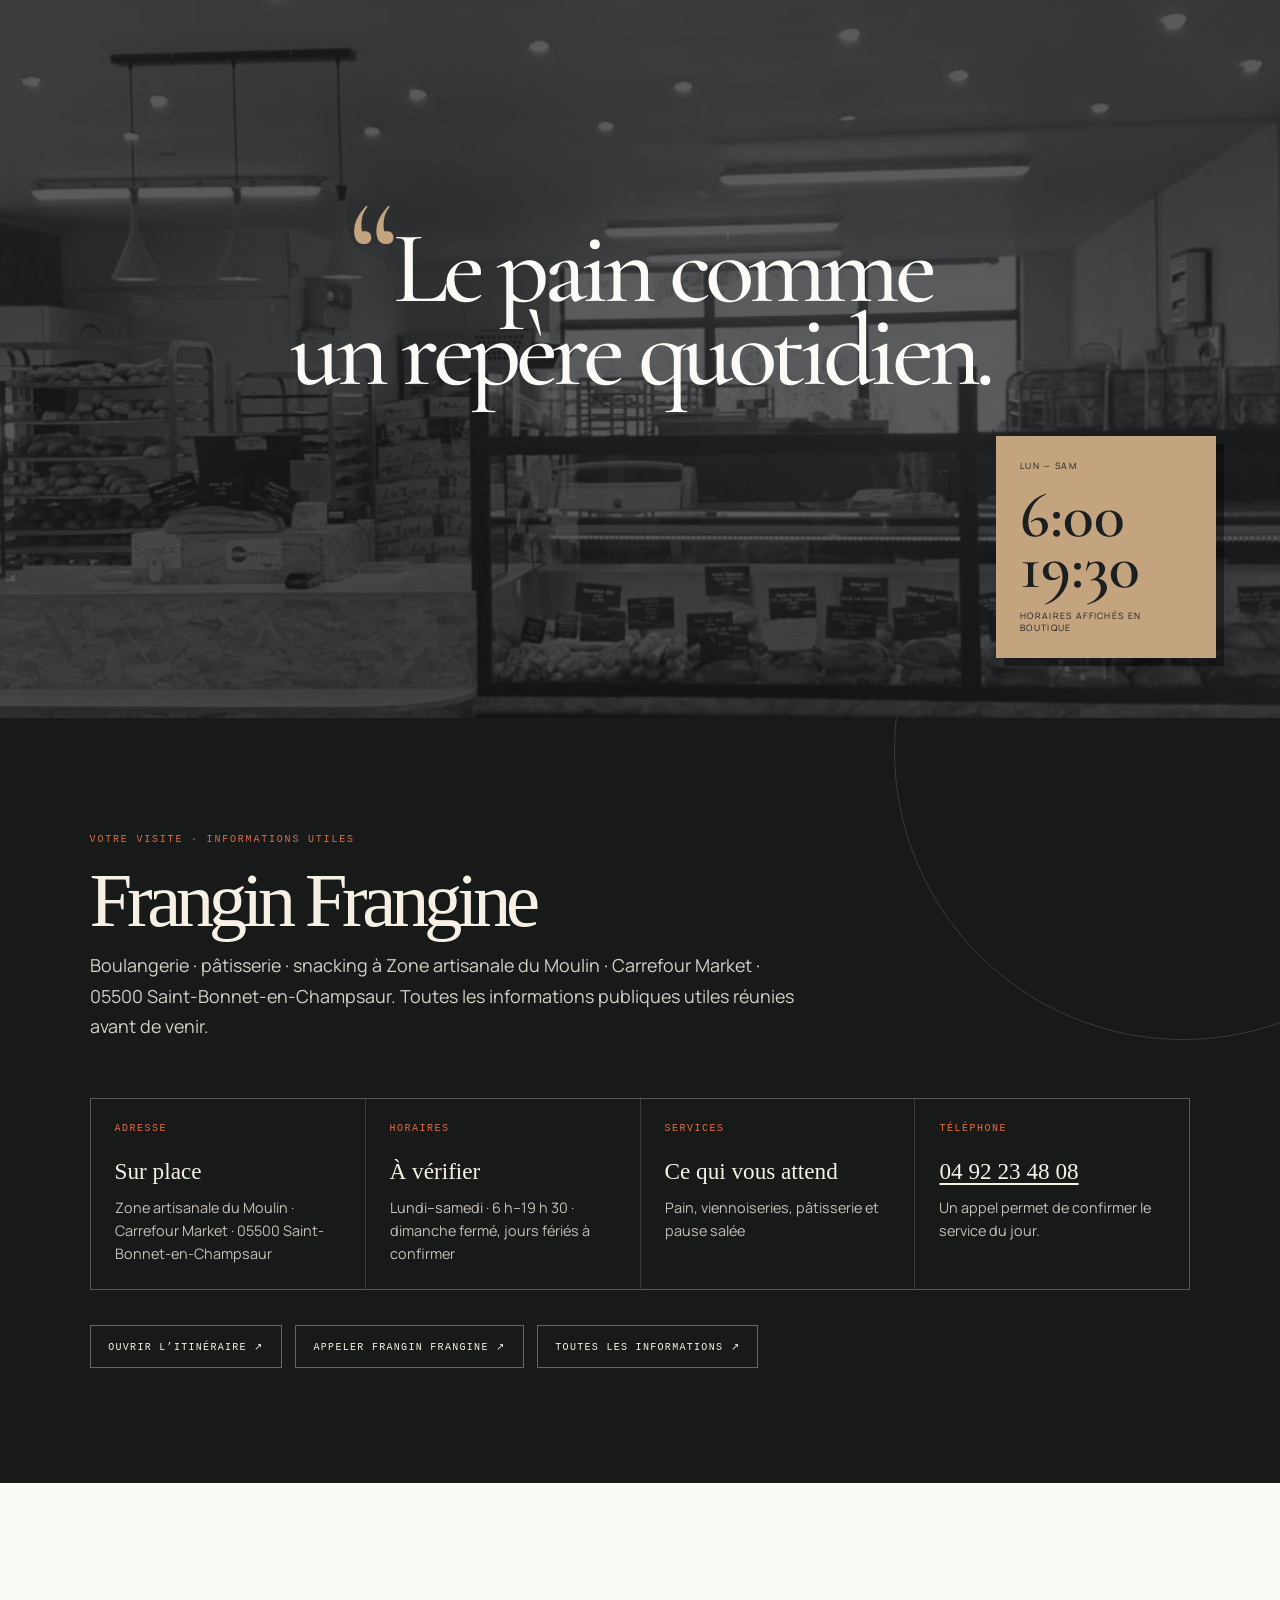
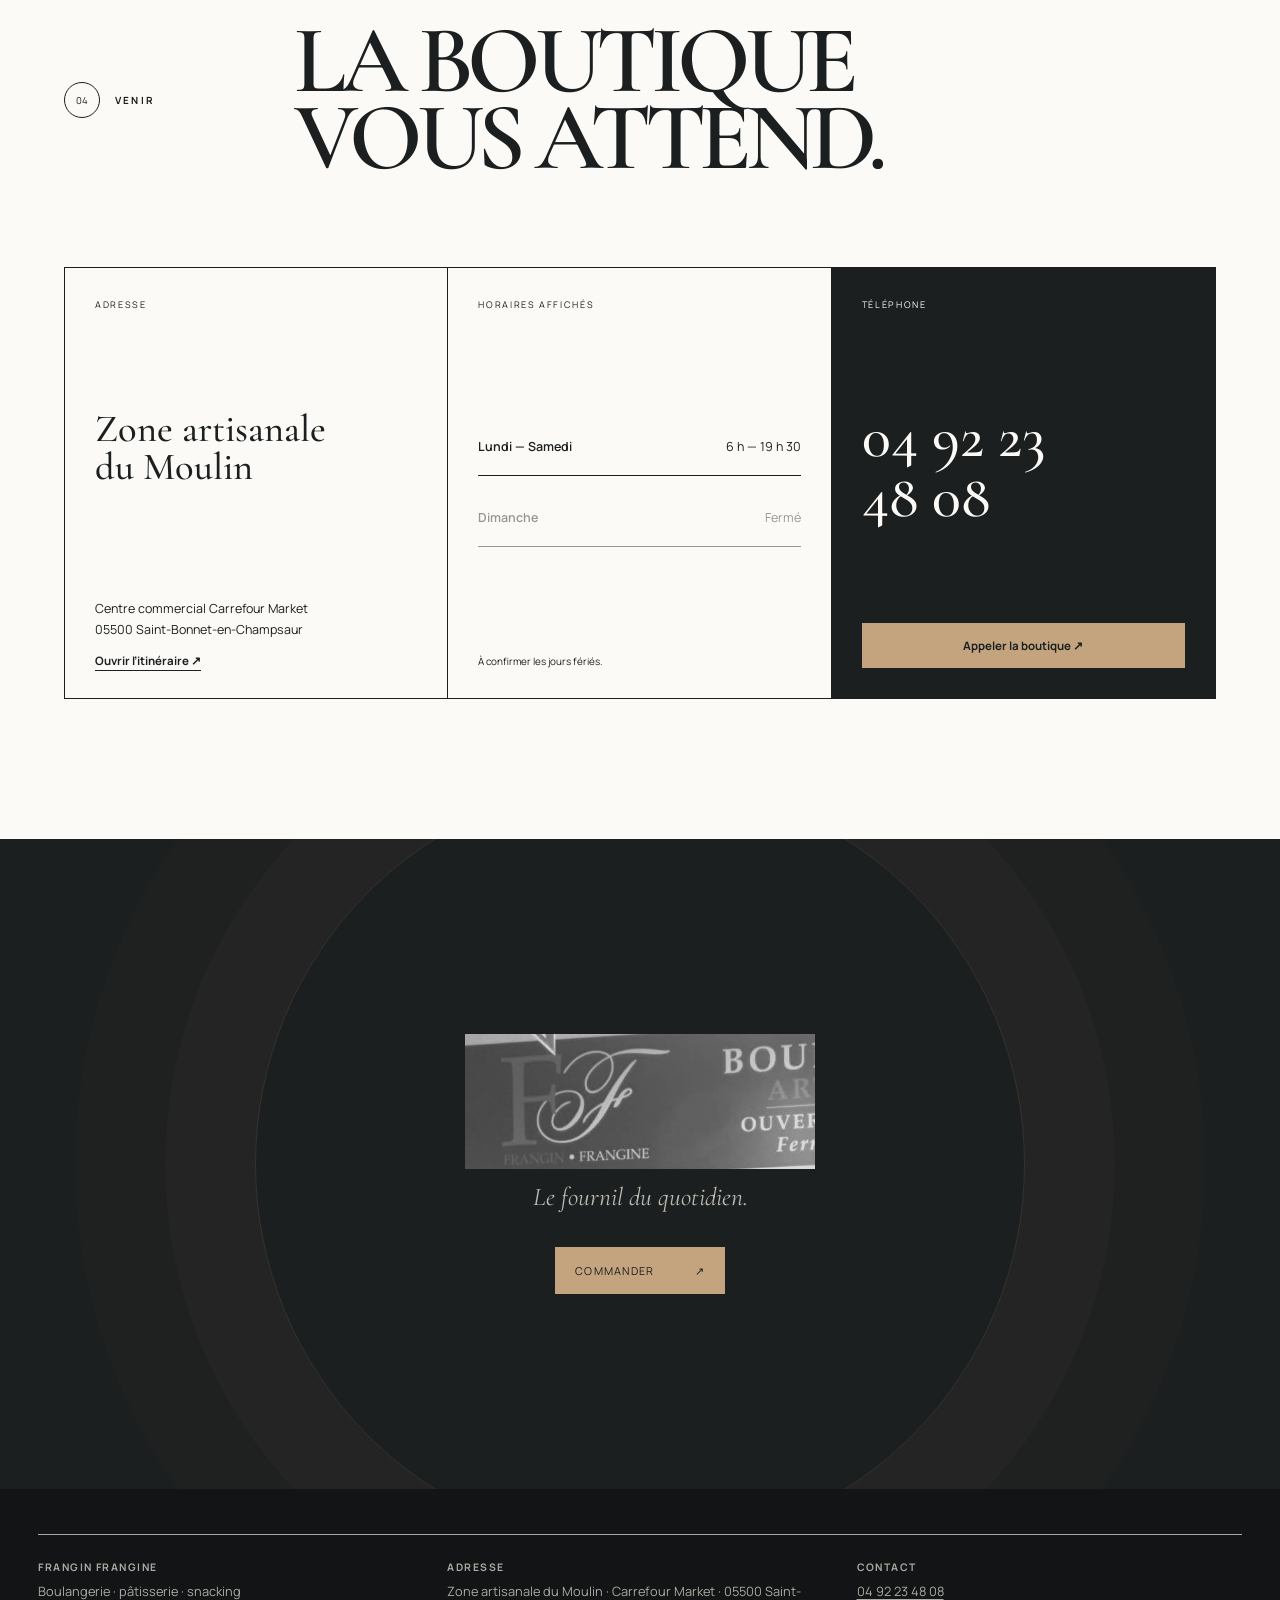
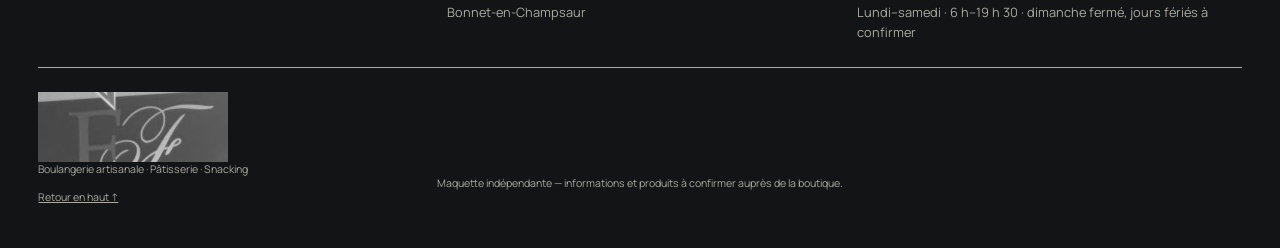
==== commit 8c474973: "Complete practical information and local footer" ====
--- a/index.html
+++ b/index.html
@@ -1,168 +1,364 @@
 <!doctype html>
 <html lang="fr">
-<head>
-  <meta charset="utf-8">
-  <meta name="viewport" content="width=device-width, initial-scale=1">
-  <meta name="description" content="Frangin Frangine, boulangerie artisanale, pâtisserie et snacking à Saint-Bonnet-en-Champsaur. Ouvert du lundi au samedi.">
-  <meta name="theme-color" content="#1e2021">
-  <title>Frangin Frangine — Boulangerie artisanale à Saint-Bonnet</title>
-  <link rel="preconnect" href="https://fonts.googleapis.com">
-  <link rel="preconnect" href="https://fonts.gstatic.com" crossorigin>
-  <link href="https://fonts.googleapis.com/css2?family=Cormorant+Garamond:ital,wght@0,500;0,600;1,500&family=Manrope:wght@400;500;600;700&display=swap" rel="stylesheet">
-  <link rel="icon" href="assets/frangin-facebook.png" type="image/png">
-  <link rel="stylesheet" href="styles.css?v=6bde2ab">
-  <link rel="stylesheet" href="mobile.css">
-</head>
-<body>
-  <div class="loader" aria-hidden="true">
-    <div class="loader-logo brand-image"></div>
-    <p>Le fournil s’éveille</p>
-    <span></span>
-  </div>
-  <canvas id="flour" aria-hidden="true"></canvas>
-  <div class="texture" aria-hidden="true"></div>
-  <div class="cursor" aria-hidden="true"><span></span></div>
-
-  <header class="site-header">
-    <a class="brand-image header-logo" href="#top" aria-label="Frangin Frangine, retour en haut"></a>
-    <nav aria-label="Navigation principale">
-      <a href="la-maison.html">La maison</a>
-      <a href="produits.html">Le comptoir</a>
-      <a href="snacking.html">Snacking</a>
-      <a href="infos-pratiques.html">Infos</a>
-    </nav>
-    <button class="mobile-toggle" aria-expanded="false">Menu</button>
-    <a class="header-call magnetic" href="tel:+33492234808"><span>Appeler</span><i>↗</i></a>
-  </header>
-
-  <main id="top">
-    <section class="hero">
-      <div class="hero-copy">
-        <p class="eyebrow reveal">Saint-Bonnet-en-Champsaur · Depuis 6 h</p>
-        <h1>
-          <span class="reveal">Boulangerie</span>
-          <em class="reveal">artisanale</em>
-        </h1>
-        <p class="hero-intro reveal">Du pain au quotidien, des vitrines bien garnies et une maison locale ouverte du premier café au retour du travail.</p>
-        <div class="hero-actions reveal">
-          <a class="dark-button magnetic" href="tel:+33492234808">Commander par téléphone <span>↗</span></a>
-          <a class="underlink" href="#maison">Découvrir la maison ↓</a>
-        </div>
-        <div class="hero-facts reveal">
-          <span><b>6 h</b> Ouverture</span>
-          <span><b>6 j/7</b> Du lundi au samedi</span>
-          <span><b>05</b> Hautes-Alpes</span>
+  <head>
+    <meta charset="utf-8" />
+    <meta name="viewport" content="width=device-width, initial-scale=1" />
+    <meta
+      name="description"
+      content="Frangin Frangine, boulangerie artisanale, pâtisserie et snacking à Saint-Bonnet-en-Champsaur. Ouvert du lundi au samedi."
+    />
+    <meta name="theme-color" content="#1e2021" />
+    <title>Frangin Frangine — Boulangerie artisanale à Saint-Bonnet</title>
+    <link rel="preconnect" href="https://fonts.googleapis.com" />
+    <link rel="preconnect" href="https://fonts.gstatic.com" crossorigin />
+    <link
+      href="https://fonts.googleapis.com/css2?family=Cormorant+Garamond:ital,wght@0,500;0,600;1,500&family=Manrope:wght@400;500;600;700&display=swap"
+      rel="stylesheet"
+    />
+    <link rel="icon" href="assets/frangin-facebook.png" type="image/png" />
+    <link rel="stylesheet" href="styles.css?v=6bde2ab" />
+    <link rel="stylesheet" href="mobile.css" />
+  </head>
+  <body>
+    <div class="loader" aria-hidden="true">
+      <div class="loader-logo brand-image"></div>
+      <p>Le fournil s’éveille</p>
+      <span></span>
+    </div>
+    <canvas id="flour" aria-hidden="true"></canvas>
+    <div class="texture" aria-hidden="true"></div>
+    <div class="cursor" aria-hidden="true"><span></span></div>
+
+    <header class="site-header">
+      <a
+        class="brand-image header-logo"
+        href="#top"
+        aria-label="Frangin Frangine, retour en haut"
+      ></a>
+      <nav aria-label="Navigation principale">
+        <a href="la-maison.html">La maison</a>
+        <a href="produits.html">Le comptoir</a>
+        <a href="snacking.html">Snacking</a>
+        <a href="infos-pratiques.html">Infos</a>
+      </nav>
+      <button class="mobile-toggle" aria-expanded="false">Menu</button>
+      <a class="header-call magnetic" href="tel:+33492234808"
+        ><span>Appeler</span><i>↗</i></a
+      >
+    </header>
+
+    <main id="top">
+      <section class="hero">
+        <div class="hero-copy">
+          <p class="eyebrow reveal">Saint-Bonnet-en-Champsaur · Depuis 6 h</p>
+          <h1>
+            <span class="reveal">Boulangerie</span>
+            <em class="reveal">artisanale</em>
+          </h1>
+          <p class="hero-intro reveal">
+            Du pain au quotidien, des vitrines bien garnies et une maison locale
+            ouverte du premier café au retour du travail.
+          </p>
+          <div class="hero-actions reveal">
+            <a class="dark-button magnetic" href="tel:+33492234808"
+              >Commander par téléphone <span>↗</span></a
+            >
+            <a class="underlink" href="#maison">Découvrir la maison ↓</a>
+          </div>
+          <div class="hero-facts reveal">
+            <span><b>6 h</b> Ouverture</span>
+            <span><b>6 j/7</b> Du lundi au samedi</span>
+            <span><b>05</b> Hautes-Alpes</span>
+          </div>
+        </div>
+
+        <div class="hero-visual">
+          <figure class="shop-photo" data-parallax="12">
+            <img
+              src="assets/frangin-facebook.png"
+              alt="Boutique Frangin Frangine avec son enseigne et ses vitrines de boulangerie"
+            />
+          </figure>
+          <div class="logo-card reveal">
+            <div
+              class="brand-image actual-logo"
+              role="img"
+              aria-label="Logo Frangin Frangine photographié sur l’enseigne de la boutique"
+            ></div>
+            <small>Identité originale de la maison</small>
+          </div>
+          <div class="material-tag reveal">
+            <i></i><span>Bois brut<br />Métal noir<br />Farine blanche</span>
+          </div>
+        </div>
+        <a class="hero-scroll" href="#maison" aria-label="Faire défiler"
+          ><span>Défiler</span><i></i
+        ></a>
+      </section>
+
+      <div
+        class="marquee"
+        aria-label="Pain, viennoiseries, pâtisserie, snacking"
+      >
+        <div class="marquee-track">
+          <span>PAIN DU JOUR</span><i>✦</i><span>VIENNOISERIES</span><i>✦</i
+          ><span>PÂTISSERIE</span><i>✦</i><span>SNACKING</span><i>✦</i>
+          <span>PAIN DU JOUR</span><i>✦</i><span>VIENNOISERIES</span><i>✦</i
+          ><span>PÂTISSERIE</span><i>✦</i><span>SNACKING</span><i>✦</i>
         </div>
       </div>
 
-      <div class="hero-visual">
-        <figure class="shop-photo" data-parallax="12">
-          <img src="assets/frangin-facebook.png" alt="Boutique Frangin Frangine avec son enseigne et ses vitrines de boulangerie">
-        </figure>
-        <div class="logo-card reveal">
-          <div class="brand-image actual-logo" role="img" aria-label="Logo Frangin Frangine photographié sur l’enseigne de la boutique"></div>
-          <small>Identité originale de la maison</small>
-        </div>
-        <div class="material-tag reveal"><i></i><span>Bois brut<br>Métal noir<br>Farine blanche</span></div>
-      </div>
-      <a class="hero-scroll" href="#maison" aria-label="Faire défiler"><span>Défiler</span><i></i></a>
-    </section>
-
-    <div class="marquee" aria-label="Pain, viennoiseries, pâtisserie, snacking">
-      <div class="marquee-track">
-        <span>PAIN DU JOUR</span><i>✦</i><span>VIENNOISERIES</span><i>✦</i><span>PÂTISSERIE</span><i>✦</i><span>SNACKING</span><i>✦</i>
-        <span>PAIN DU JOUR</span><i>✦</i><span>VIENNOISERIES</span><i>✦</i><span>PÂTISSERIE</span><i>✦</i><span>SNACKING</span><i>✦</i>
-      </div>
-    </div>
-
-    <section class="house" id="maison">
-      <div class="section-index reveal"><span>01</span><p>La maison</p></div>
-      <div class="house-copy">
-        <p class="display-copy reveal">Un fournil<br><em>bien ancré.</em></p>
-        <div class="house-text reveal">
-          <p>Frangin Frangine accueille Saint-Bonnet-en-Champsaur dans une boutique claire où le bois brut rencontre les lignes noires des vitrines.</p>
-          <p>Une adresse de proximité pour le pain, les viennoiseries, les pâtisseries et les pauses salées de la journée.</p>
-        </div>
-      </div>
-      <div class="material-grid" aria-label="L’univers de la boutique">
-        <figure class="material-photo first reveal"><img src="assets/shop.jpg" alt="Comptoir et vitrines de la boulangerie Frangin Frangine"><figcaption>La boutique réelle</figcaption></figure>
-        <div class="osb-card reveal"><span>F&amp;F</span><p>Une esthétique simple : matières brutes, gestes précis.</p></div>
-        <figure class="material-photo second reveal"><img src="assets/bread.jpg" alt="Pains farinés à la croûte dorée"><figcaption>Chaque fournée compte</figcaption></figure>
-      </div>
-    </section>
-
-    <section class="craft" id="savoir-faire">
-      <div class="craft-title">
-        <div class="section-index reveal"><span>02</span><p>Savoir-faire</p></div>
-        <h2 class="reveal">Le geste.<br><em>La matière.</em><br>Le temps.</h2>
-      </div>
-      <div class="craft-rail">
-        <article class="craft-step reveal"><span>01 / Pétrir</span><div class="line-drawing dough" aria-hidden="true"><i></i><i></i><i></i></div><h3>Donner corps</h3><p>La base de chaque fournée, avant que le jour ne commence.</p></article>
-        <article class="craft-step reveal"><span>02 / Façonner</span><div class="line-drawing scoring" aria-hidden="true"><i></i><i></i><i></i><i></i></div><h3>Signer la pâte</h3><p>Des gestes répétés pour obtenir une forme régulière et une belle cuisson.</p></article>
-        <article class="craft-step reveal"><span>03 / Cuire</span><div class="line-drawing heat" aria-hidden="true"><i></i><i></i><i></i></div><h3>Laisser dorer</h3><p>Le moment où la croûte prend sa couleur et où la boutique se parfume.</p></article>
-      </div>
-    </section>
-
-    <section class="counter" id="comptoir">
-      <div class="counter-heading">
-        <div class="section-index reveal"><span>03</span><p>Au comptoir</p></div>
-        <h2 class="reveal">À chaque heure,<br><em>sa vitrine.</em></h2>
-      </div>
-      <div class="product-stage">
-        <div class="product-tabs" role="tablist" aria-label="Produits de la boulangerie">
-          <button class="active" data-target="bread" role="tab" aria-selected="true">Le pain <span>01</span></button>
-          <button data-target="morning" role="tab" aria-selected="false">Le matin <span>02</span></button>
-          <button data-target="lunch" role="tab" aria-selected="false">À midi <span>03</span></button>
-        </div>
-        <div class="product-scenes">
-          <article class="product-scene active" data-scene="bread">
-            <figure><img src="assets/pastry.jpg" alt="Assortiment de pains boulangers"></figure>
-            <div><span>Le quotidien</span><h3>Pains &amp; baguettes</h3><p>La sélection varie avec la production et les fournées du jour.</p></div>
-          </article>
-          <article class="product-scene" data-scene="morning">
-            <figure><img src="assets/croissants.jpg" alt="Croissants dorés saupoudrés de farine"></figure>
-            <div><span>Le matin</span><h3>Viennoiseries</h3><p>Pour accompagner le premier café ou repartir avec le petit-déjeuner.</p></div>
-          </article>
-          <article class="product-scene" data-scene="lunch">
-            <figure><img src="assets/baguettes.jpg" alt="Pain tranché pour une pause déjeuner"></figure>
-            <div><span>La pause</span><h3>Snacking</h3><p>Sandwichs et propositions salées disponibles selon le comptoir.</p></div>
-          </article>
-        </div>
-      </div>
-      <p class="availability reveal">Les produits exacts évoluent selon la production. Pour une commande ou une demande particulière, appelez directement la boutique.</p>
-    </section>
-
-    <section class="quote-section">
-      <div class="quote-photo"><img src="assets/frangin-facebook.png" alt="Vitrines et espace de production de Frangin Frangine"></div>
-      <blockquote class="reveal"><span>“</span>Le pain comme<br>un repère quotidien.</blockquote>
-      <div class="floating-hours reveal"><span>Lun — Sam</span><strong>6:00<br>19:30</strong><small>Horaires affichés en boutique</small></div>
-    </section>
-
-    <section class="visit" id="venir">
-      <div class="visit-title reveal">
-        <div class="section-index"><span>04</span><p>Venir</p></div>
-        <h2>La boutique<br>vous attend.</h2>
-      </div>
-      <div class="visit-grid">
-        <article class="visit-card reveal"><span>Adresse</span><h3>Zone artisanale<br>du Moulin</h3><p>Centre commercial Carrefour Market<br>05500 Saint-Bonnet-en-Champsaur</p><a href="https://www.google.com/maps/search/?api=1&query=Frangin+Frangine+Saint+Bonnet+Champsaur" target="_blank" rel="noopener">Ouvrir l’itinéraire ↗</a></article>
-        <article class="visit-card reveal"><span>Horaires affichés</span><div class="schedule"><p><b>Lundi — Samedi</b><i>6 h — 19 h 30</i></p><p class="closed"><b>Dimanche</b><i>Fermé</i></p></div><small>À confirmer les jours fériés.</small></article>
-        <article class="visit-card phone-card reveal"><span>Téléphone</span><h3>04 92 23<br>48 08</h3><a class="magnetic" href="tel:+33492234808">Appeler la boutique ↗</a></article>
-      </div>
-    </section>
-
-    <section class="closing">
-      <div class="closing-logo brand-image" role="img" aria-label="Logo Frangin Frangine"></div>
-      <p>Le fournil du quotidien.</p>
-      <a class="magnetic" href="tel:+33492234808">Commander <span>↗</span></a>
-    </section>
-  </main>
-
-  <footer>
-    <div class="brand-image footer-logo" role="img" aria-label="Logo Frangin Frangine"></div>
-    <p>Boulangerie artisanale · Pâtisserie · Snacking</p>
-    <p class="legal">Maquette indépendante — informations et produits à confirmer auprès de la boutique.</p>
-    <a href="#top">Retour en haut ↑</a>
-  </footer>
-  <script src="app.js"></script>
+      <section class="house" id="maison">
+        <div class="section-index reveal">
+          <span>01</span>
+          <p>La maison</p>
+        </div>
+        <div class="house-copy">
+          <p class="display-copy reveal">
+            Un fournil<br /><em>bien ancré.</em>
+          </p>
+          <div class="house-text reveal">
+            <p>
+              Frangin Frangine accueille Saint-Bonnet-en-Champsaur dans une
+              boutique claire où le bois brut rencontre les lignes noires des
+              vitrines.
+            </p>
+            <p>
+              Une adresse de proximité pour le pain, les viennoiseries, les
+              pâtisseries et les pauses salées de la journée.
+            </p>
+          </div>
+        </div>
+        <div class="material-grid" aria-label="L’univers de la boutique">
+          <figure class="material-photo first reveal">
+            <img
+              src="assets/shop.jpg"
+              alt="Comptoir et vitrines de la boulangerie Frangin Frangine"
+            />
+            <figcaption>La boutique réelle</figcaption>
+          </figure>
+          <div class="osb-card reveal">
+            <span>F&amp;F</span>
+            <p>Une esthétique simple : matières brutes, gestes précis.</p>
+          </div>
+          <figure class="material-photo second reveal">
+            <img src="assets/bread.jpg" alt="Pains farinés à la croûte dorée" />
+            <figcaption>Chaque fournée compte</figcaption>
+          </figure>
+        </div>
+      </section>
+
+      <section class="craft" id="savoir-faire">
+        <div class="craft-title">
+          <div class="section-index reveal">
+            <span>02</span>
+            <p>Savoir-faire</p>
+          </div>
+          <h2 class="reveal">
+            Le geste.<br /><em>La matière.</em><br />Le temps.
+          </h2>
+        </div>
+        <div class="craft-rail">
+          <article class="craft-step reveal">
+            <span>01 / Pétrir</span>
+            <div class="line-drawing dough" aria-hidden="true">
+              <i></i><i></i><i></i>
+            </div>
+            <h3>Donner corps</h3>
+            <p>La base de chaque fournée, avant que le jour ne commence.</p>
+          </article>
+          <article class="craft-step reveal">
+            <span>02 / Façonner</span>
+            <div class="line-drawing scoring" aria-hidden="true">
+              <i></i><i></i><i></i><i></i>
+            </div>
+            <h3>Signer la pâte</h3>
+            <p>
+              Des gestes répétés pour obtenir une forme régulière et une belle
+              cuisson.
+            </p>
+          </article>
+          <article class="craft-step reveal">
+            <span>03 / Cuire</span>
+            <div class="line-drawing heat" aria-hidden="true">
+              <i></i><i></i><i></i>
+            </div>
+            <h3>Laisser dorer</h3>
+            <p>
+              Le moment où la croûte prend sa couleur et où la boutique se
+              parfume.
+            </p>
+          </article>
+        </div>
+      </section>
+
+      <section class="counter" id="comptoir">
+        <div class="counter-heading">
+          <div class="section-index reveal">
+            <span>03</span>
+            <p>Au comptoir</p>
+          </div>
+          <h2 class="reveal">À chaque heure,<br /><em>sa vitrine.</em></h2>
+        </div>
+        <div class="product-stage">
+          <div
+            class="product-tabs"
+            role="tablist"
+            aria-label="Produits de la boulangerie"
+          >
+            <button
+              class="active"
+              data-target="bread"
+              role="tab"
+              aria-selected="true"
+            >
+              Le pain <span>01</span>
+            </button>
+            <button data-target="morning" role="tab" aria-selected="false">
+              Le matin <span>02</span>
+            </button>
+            <button data-target="lunch" role="tab" aria-selected="false">
+              À midi <span>03</span>
+            </button>
+          </div>
+          <div class="product-scenes">
+            <article class="product-scene active" data-scene="bread">
+              <figure>
+                <img
+                  src="assets/pastry.jpg"
+                  alt="Assortiment de pains boulangers"
+                />
+              </figure>
+              <div>
+                <span>Le quotidien</span>
+                <h3>Pains &amp; baguettes</h3>
+                <p>
+                  La sélection varie avec la production et les fournées du jour.
+                </p>
+              </div>
+            </article>
+            <article class="product-scene" data-scene="morning">
+              <figure>
+                <img
+                  src="assets/croissants.jpg"
+                  alt="Croissants dorés saupoudrés de farine"
+                />
+              </figure>
+              <div>
+                <span>Le matin</span>
+                <h3>Viennoiseries</h3>
+                <p>
+                  Pour accompagner le premier café ou repartir avec le
+                  petit-déjeuner.
+                </p>
+              </div>
+            </article>
+            <article class="product-scene" data-scene="lunch">
+              <figure>
+                <img
+                  src="assets/baguettes.jpg"
+                  alt="Pain tranché pour une pause déjeuner"
+                />
+              </figure>
+              <div>
+                <span>La pause</span>
+                <h3>Snacking</h3>
+                <p>
+                  Sandwichs et propositions salées disponibles selon le
+                  comptoir.
+                </p>
+              </div>
+            </article>
+          </div>
+        </div>
+        <p class="availability reveal">
+          Les produits exacts évoluent selon la production. Pour une commande ou
+          une demande particulière, appelez directement la boutique.
+        </p>
+      </section>
+
+      <section class="quote-section">
+        <div class="quote-photo">
+          <img
+            src="assets/frangin-facebook.png"
+            alt="Vitrines et espace de production de Frangin Frangine"
+          />
+        </div>
+        <blockquote class="reveal">
+          <span>“</span>Le pain comme<br />un repère quotidien.
+        </blockquote>
+        <div class="floating-hours reveal">
+          <span>Lun — Sam</span><strong>6:00<br />19:30</strong
+          ><small>Horaires affichés en boutique</small>
+        </div>
+      </section>
+
+      <section class="visit" id="venir">
+        <div class="visit-title reveal">
+          <div class="section-index">
+            <span>04</span>
+            <p>Venir</p>
+          </div>
+          <h2>La boutique<br />vous attend.</h2>
+        </div>
+        <div class="visit-grid">
+          <article class="visit-card reveal">
+            <span>Adresse</span>
+            <h3>Zone artisanale<br />du Moulin</h3>
+            <p>
+              Centre commercial Carrefour Market<br />05500
+              Saint-Bonnet-en-Champsaur
+            </p>
+            <a
+              href="https://www.google.com/maps/search/?api=1&query=Frangin+Frangine+Saint+Bonnet+Champsaur"
+              target="_blank"
+              rel="noopener"
+              >Ouvrir l’itinéraire ↗</a
+            >
+          </article>
+          <article class="visit-card reveal">
+            <span>Horaires affichés</span>
+            <div class="schedule">
+              <p><b>Lundi — Samedi</b><i>6 h — 19 h 30</i></p>
+              <p class="closed"><b>Dimanche</b><i>Fermé</i></p>
+            </div>
+            <small>À confirmer les jours fériés.</small>
+          </article>
+          <article class="visit-card phone-card reveal">
+            <span>Téléphone</span>
+            <h3>04 92 23<br />48 08</h3>
+            <a class="magnetic" href="tel:+33492234808"
+              >Appeler la boutique ↗</a
+            >
+          </article>
+        </div>
+      </section>
+
+      <section class="closing">
+        <div
+          class="closing-logo brand-image"
+          role="img"
+          aria-label="Logo Frangin Frangine"
+        ></div>
+        <p>Le fournil du quotidien.</p>
+        <a class="magnetic" href="tel:+33492234808">Commander <span>↗</span></a>
+      </section>
+    </main>
+
+    <footer>
+      <div
+        class="brand-image footer-logo"
+        role="img"
+        aria-label="Logo Frangin Frangine"
+      ></div>
+      <p>Boulangerie artisanale · Pâtisserie · Snacking</p>
+      <p class="legal">
+        Maquette indépendante — informations et produits à confirmer auprès de
+        la boutique.
+      </p>
+      <a href="#top">Retour en haut ↑</a>
+    </footer>
+    <script src="app.js"></script>
+<script src="site-enhance.js"></script>
 </body>
 </html>
--- a/styles.css
+++ b/styles.css
@@ -1,5 +1,1539 @@
-:root{--ink:#1c1f20;--graphite:#303334;--ash:#8d8d89;--paper:#f1efe8;--white:#fbfaf6;--wood:#c4a47e;--wood-dark:#947452;--line:1px solid rgba(28,31,32,.25);--serif:"Cormorant Garamond",Georgia,serif;--sans:"Manrope",Arial,sans-serif}*{box-sizing:border-box}html{scroll-behavior:smooth}body{margin:0;background:var(--paper);color:var(--ink);font-family:var(--sans);overflow-x:hidden}body.loading{overflow:hidden}a{color:inherit;text-decoration:none}button{font:inherit;color:inherit}img{display:block;width:100%;height:100%;object-fit:cover}::selection{background:var(--ink);color:var(--paper)}.texture{position:fixed;inset:0;z-index:500;pointer-events:none;opacity:.045;background-image:url("data:image/svg+xml,%3Csvg xmlns='http://www.w3.org/2000/svg' width='180' height='180'%3E%3Cfilter id='n'%3E%3CfeTurbulence type='fractalNoise' baseFrequency='.75' numOctaves='4' stitchTiles='stitch'/%3E%3C/filter%3E%3Crect width='100%25' height='100%25' filter='url(%23n)'/%3E%3C/svg%3E")}#flour{position:fixed;inset:0;z-index:20;pointer-events:none}.loader{position:fixed;inset:0;z-index:1000;background:var(--ink);display:grid;place-items:center;align-content:center;gap:26px;transition:transform 1s cubic-bezier(.77,0,.18,1);transform-origin:top}.loader.done{transform:translateY(-105%)}.loader-logo{width:260px;height:100px}.loader p{margin:0;color:var(--paper);font:italic 1.25rem var(--serif);letter-spacing:.06em}.loader>span{width:180px;height:1px;background:rgba(255,255,255,.18);position:relative;overflow:hidden}.loader>span:after{content:"";position:absolute;inset:0;background:var(--paper);transform-origin:left;animation:loading 1.2s ease both}@keyframes loading{from{transform:scaleX(0)}to{transform:scaleX(1)}}.brand-image{background-image:url("assets/frangin-facebook.png");background-repeat:no-repeat}.header-logo{width:175px;height:54px;background-size:575px auto;background-position:-48px -28px;filter:grayscale(1) contrast(1.1)}.loader-logo,.closing-logo{background-size:730px auto;background-position:-62px -35px;filter:grayscale(1) brightness(1.7) contrast(.7)}.footer-logo{width:190px;height:70px;background-size:625px auto;background-position:-53px -30px;filter:grayscale(1) brightness(1.7) contrast(.7)}.cursor{display:none;position:fixed;z-index:800;left:0;top:0;width:34px;height:34px;border:1px solid var(--ink);border-radius:50%;pointer-events:none;transform:translate(-50%,-50%);transition:width .2s,height .2s,background .2s}.cursor span{position:absolute;width:4px;height:4px;background:var(--ink);border-radius:50%;left:50%;top:50%;transform:translate(-50%,-50%)}.cursor.active{width:64px;height:64px;background:rgba(196,164,126,.22)}@media(pointer:fine){.cursor{display:block}body,a,button{cursor:none}}.site-header{position:fixed;z-index:100;left:0;right:0;top:0;height:82px;padding:0 3vw;display:grid;grid-template-columns:1fr auto 1fr;align-items:center;border-bottom:1px solid rgba(255,255,255,.16);background:rgba(28,31,32,.93);backdrop-filter:blur(14px);color:var(--white)}.site-header nav{display:flex;gap:2.4rem;font-size:.66rem;text-transform:uppercase;letter-spacing:.17em}.site-header nav a{position:relative;opacity:.75}.site-header nav a:after{content:"";position:absolute;left:0;right:0;bottom:-8px;height:1px;background:var(--wood);transform:scaleX(0);transition:.25s}.site-header nav a:hover{opacity:1}.site-header nav a:hover:after{transform:scaleX(1)}.header-call{justify-self:end;display:flex;align-items:center;gap:25px;padding:11px 12px 11px 18px;border:1px solid rgba(255,255,255,.5);border-radius:999px;font-size:.67rem;text-transform:uppercase;letter-spacing:.12em}.header-call i{font-style:normal;width:30px;height:30px;border-radius:50%;background:var(--paper);color:var(--ink);display:grid;place-items:center}.hero{min-height:100svh;padding-top:82px;display:grid;grid-template-columns:.9fr 1.1fr;position:relative;background:var(--paper)}.hero-copy{padding:10vh 5vw 7vh;display:flex;flex-direction:column;justify-content:center}.eyebrow,.section-index p{font-size:.62rem;text-transform:uppercase;letter-spacing:.22em;font-weight:700}.hero h1{margin:4vh 0 3vh;font:600 clamp(4.7rem,8.5vw,10rem)/.72 var(--serif);letter-spacing:-.065em;text-transform:uppercase}.hero h1 span,.hero h1 em{display:block}.hero h1 em{font-weight:500;text-transform:none;color:var(--ash);margin-left:4vw}.hero-intro{max-width:570px;font-size:clamp(1rem,1.45vw,1.25rem);line-height:1.65;color:#555754}.hero-actions{display:flex;gap:28px;align-items:center;margin-top:25px}.dark-button{display:inline-flex;align-items:center;gap:20px;background:var(--ink);color:var(--white);padding:16px 19px;font-size:.68rem;text-transform:uppercase;letter-spacing:.1em}.dark-button span{color:var(--wood)}.underlink{font-size:.68rem;font-weight:700;text-transform:uppercase;letter-spacing:.1em;border-bottom:1px solid;padding-bottom:5px}.hero-facts{margin-top:auto;padding-top:32px;border-top:var(--line);display:flex;justify-content:space-between;gap:20px;font-size:.58rem;text-transform:uppercase;letter-spacing:.12em}.hero-facts span{display:flex;align-items:center;gap:9px}.hero-facts b{font:600 1.5rem var(--serif);text-transform:none}.hero-visual{position:relative;background:var(--ink);overflow:hidden}.shop-photo{position:absolute;inset:0;margin:0}.shop-photo img{filter:saturate(.55) contrast(1.04);object-position:center}.shop-photo:after{content:"";position:absolute;inset:0;background:linear-gradient(90deg,rgba(28,31,32,.35),transparent 40%),linear-gradient(0deg,rgba(28,31,32,.5),transparent 45%)}.logo-card{position:absolute;z-index:3;right:3vw;bottom:6vh;width:min(420px,45vw);background:rgba(25,27,28,.94);border:1px solid rgba(255,255,255,.2);padding:20px}.actual-logo{height:125px;background-size:835px auto;background-position:-72px -40px;filter:grayscale(1) brightness(1.25) contrast(.9)}.logo-card small{display:block;margin-top:12px;color:#aaa9a3;font-size:.55rem;text-transform:uppercase;letter-spacing:.18em}.material-tag{position:absolute;z-index:3;left:3vw;bottom:6vh;color:white;display:flex;align-items:center;gap:15px;font-size:.6rem;text-transform:uppercase;letter-spacing:.16em;line-height:1.7}.material-tag i{width:45px;height:45px;border-radius:50%;background:var(--wood);position:relative}.material-tag i:after{content:"";position:absolute;inset:13px;border:1px solid var(--ink);transform:rotate(45deg)}.hero-scroll{position:absolute;z-index:5;left:48%;bottom:20px;display:flex;align-items:center;gap:15px;font-size:.57rem;text-transform:uppercase;letter-spacing:.18em}.hero-scroll i{width:60px;height:1px;background:var(--ink)}.marquee{background:var(--wood);color:var(--ink);border-block:1px solid;overflow:hidden;padding:15px 0}.marquee-track{display:flex;align-items:center;gap:25px;width:max-content;font:600 1.25rem var(--serif);letter-spacing:.06em;animation:marquee 24s linear infinite}.marquee i{font-style:normal;font-size:.7rem}.marquee-track span:nth-of-type(n+5){display:inline}@keyframes marquee{to{transform:translateX(-50%)}}.house{padding:130px 5vw 160px;background:var(--white);position:relative}.section-index{display:flex;align-items:center;gap:15px}.section-index span{display:grid;place-items:center;width:36px;height:36px;border:1px solid;border-radius:50%;font-size:.6rem}.section-index p{margin:0}.house-copy{display:grid;grid-template-columns:1.25fr .75fr;gap:7vw;margin:60px 0 110px}.display-copy{margin:0;font:600 clamp(4.3rem,7.8vw,9rem)/.78 var(--serif);letter-spacing:-.065em;text-transform:uppercase}.display-copy em{font-weight:500;text-transform:none;color:var(--wood-dark)}.house-text{padding-top:25px;border-top:var(--line);font-size:1rem;line-height:1.75}.house-text p:first-child{margin-top:0}.material-grid{display:grid;grid-template-columns:1fr .62fr 1fr;gap:18px;align-items:end}.material-photo{height:520px;margin:0;position:relative;overflow:hidden}.material-photo.second{height:620px}.material-photo img{filter:saturate(.65);transition:transform 1s}.material-photo:hover img{transform:scale(1.04)}.material-photo figcaption{position:absolute;left:15px;bottom:15px;background:var(--ink);color:var(--white);padding:9px 12px;font-size:.55rem;text-transform:uppercase;letter-spacing:.14em}.osb-card{height:430px;padding:30px;display:flex;flex-direction:column;justify-content:space-between;border:1px solid;background-color:#c09b70;background-image:linear-gradient(120deg,rgba(255,255,255,.12) 0 15%,transparent 15% 48%,rgba(80,50,25,.08) 48% 60%,transparent 60%),linear-gradient(30deg,transparent 0 38%,rgba(255,255,255,.12) 38% 49%,transparent 49% 75%,rgba(75,45,20,.09) 75%);background-size:55px 70px}.osb-card span{font:500 7rem/.8 var(--serif);letter-spacing:-.1em}.osb-card p{font:500 1.6rem/1.15 var(--serif)}.craft{padding:140px 5vw;background:var(--ink);color:var(--paper)}.craft-title{display:grid;grid-template-columns:.4fr 1.6fr}.craft-title .section-index span{border-color:rgba(255,255,255,.4)}.craft-title h2,.counter-heading h2,.visit-title h2{margin:0;font:600 clamp(4rem,7.5vw,8.5rem)/.8 var(--serif);letter-spacing:-.065em;text-transform:uppercase}.craft-title h2 em,.counter-heading h2 em{font-weight:500;text-transform:none;color:var(--wood)}.craft-rail{display:grid;grid-template-columns:repeat(3,1fr);margin-top:100px;border:1px solid rgba(255,255,255,.22)}.craft-step{min-height:540px;padding:27px;border-right:1px solid rgba(255,255,255,.22);display:flex;flex-direction:column}.craft-step:last-child{border:0}.craft-step>span{font-size:.58rem;text-transform:uppercase;letter-spacing:.17em;color:#aaa9a3}.line-drawing{height:250px;position:relative;display:grid;place-items:center}.dough:before{content:"";width:170px;height:130px;border:1px solid var(--paper);border-radius:50%;transform:rotate(-12deg)}.dough i{position:absolute;width:1px;height:105px;background:var(--wood);transform:rotate(30deg)}.dough i:nth-child(1){left:40%}.dough i:nth-child(2){left:50%}.dough i:nth-child(3){left:60%}.scoring:before{content:"";width:200px;height:115px;border:1px solid var(--paper);border-radius:50%;transform:rotate(-8deg)}.scoring i{position:absolute;width:58px;height:1px;background:var(--wood);transform:rotate(-42deg)}.scoring i:nth-child(1){left:32%}.scoring i:nth-child(2){left:43%}.scoring i:nth-child(3){left:54%}.scoring i:nth-child(4){left:65%}.heat{display:flex;align-items:center;justify-content:center;gap:18px}.heat i{width:35px;height:145px;border:1px solid var(--paper);border-radius:50%;transform:rotate(12deg);animation:heat 2.4s ease-in-out infinite alternate}.heat i:nth-child(2){height:190px;animation-delay:-.5s}.heat i:nth-child(3){animation-delay:-1s}@keyframes heat{to{transform:rotate(-12deg) translateY(-15px);border-color:var(--wood)}}.craft-step h3{font:500 2.25rem var(--serif);margin:auto 0 10px}.craft-step p{color:#aaa9a3;line-height:1.6;font-size:.84rem}.counter{padding:140px 5vw;background:var(--paper)}.counter-heading{display:grid;grid-template-columns:.4fr 1.6fr}.counter-heading h2 em{color:var(--wood-dark)}.product-stage{display:grid;grid-template-columns:.38fr 1.62fr;margin-top:90px;border-block:1px solid}.product-tabs{display:flex;flex-direction:column;border-right:1px solid}.product-tabs button{flex:1;min-height:110px;border:0;border-bottom:1px solid;background:transparent;padding:20px;text-align:left;text-transform:uppercase;font-size:.7rem;letter-spacing:.12em;display:flex;justify-content:space-between;align-items:center;transition:.3s}.product-tabs button:last-child{border-bottom:0}.product-tabs button span{font:500 1.2rem var(--serif)}.product-tabs button.active{background:var(--ink);color:var(--white);padding-left:32px}.product-scenes{position:relative;height:620px}.product-scene{position:absolute;inset:0;display:grid;grid-template-columns:1.1fr .9fr;opacity:0;visibility:hidden;transform:translateX(25px);transition:opacity .6s,transform .6s,visibility .6s}.product-scene.active{opacity:1;visibility:visible;transform:none}.product-scene figure{margin:0;overflow:hidden}.product-scene img{filter:saturate(.65) contrast(1.04)}.product-scene>div{padding:60px 4vw;display:flex;flex-direction:column;justify-content:center}.product-scene>div span{font-size:.57rem;text-transform:uppercase;letter-spacing:.2em}.product-scene h3{font:500 clamp(2.8rem,4.5vw,5.5rem)/.9 var(--serif);margin:25px 0}.product-scene p{line-height:1.7;color:#62635f}.availability{max-width:650px;margin:35px 0 0 auto;font-size:.73rem;line-height:1.6;color:#6c6e6a}.quote-section{min-height:850px;position:relative;background:var(--graphite);color:var(--white);display:grid;place-items:center;overflow:hidden}.quote-photo{position:absolute;inset:0}.quote-photo img{filter:grayscale(1) brightness(.45);transform:scale(1.05);object-position:center 65%}.quote-photo:after{content:"";position:absolute;inset:0;background:rgba(28,31,32,.28)}.quote-section blockquote{position:relative;z-index:2;margin:0;text-align:center;font:500 clamp(4rem,8vw,9rem)/.82 var(--serif);letter-spacing:-.055em}.quote-section blockquote span{color:var(--wood);font-size:1.4em;vertical-align:bottom}.floating-hours{position:absolute;z-index:3;right:5vw;bottom:60px;width:220px;background:var(--wood);color:var(--ink);padding:24px;transform:rotate(2deg);box-shadow:8px 8px 0 rgba(0,0,0,.4)}.floating-hours span,.floating-hours small{display:block;font-size:.55rem;text-transform:uppercase;letter-spacing:.15em}.floating-hours strong{display:block;margin:18px 0;font:600 4rem/.8 var(--serif)}.visit{padding:140px 5vw;background:var(--white)}.visit-title{display:grid;grid-template-columns:.4fr 1.6fr}.visit-grid{display:grid;grid-template-columns:repeat(3,1fr);margin-top:90px;border:1px solid}.visit-card{min-height:430px;padding:30px;border-right:1px solid;display:flex;flex-direction:column}.visit-card:last-child{border:0}.visit-card>span{font-size:.57rem;text-transform:uppercase;letter-spacing:.18em}.visit-card h3{font:500 clamp(2rem,3vw,3.5rem)/1 var(--serif);margin:auto 0}.visit-card p{font-size:.78rem;line-height:1.7}.visit-card>a{text-decoration:underline;text-underline-offset:5px;font-size:.72rem;font-weight:700}.schedule{margin:auto 0}.schedule p{display:flex;justify-content:space-between;gap:15px;padding:18px 0;border-bottom:1px solid}.schedule b{font-weight:600}.schedule i{font-style:normal}.schedule .closed{opacity:.45}.visit-card>small{font-size:.62rem}.phone-card{background:var(--ink);color:var(--white)}.phone-card h3{font-size:clamp(3rem,4.7vw,5.5rem)}.phone-card>a{display:block;padding:15px;background:var(--wood);color:var(--ink);text-align:center;text-decoration:none}.closing{min-height:650px;background:var(--ink);color:var(--white);display:flex;flex-direction:column;align-items:center;justify-content:center;text-align:center;position:relative;overflow:hidden}.closing:before{content:"";position:absolute;width:60vw;height:60vw;border:1px solid rgba(196,164,126,.15);border-radius:50%;box-shadow:0 0 0 90px rgba(196,164,126,.025),0 0 0 180px rgba(196,164,126,.02)}.closing-logo{position:relative;width:350px;height:135px}.closing p{position:relative;font:italic 1.6rem var(--serif);margin:12px 0 35px;color:#bbb9b1}.closing>a{position:relative;display:flex;gap:40px;background:var(--wood);color:var(--ink);padding:16px 20px;text-transform:uppercase;font-size:.68rem;letter-spacing:.12em}.reveal{opacity:0;transform:translateY(45px);transition:opacity .9s ease,transform .9s cubic-bezier(.2,.7,.2,1)}.reveal.visible{opacity:1;transform:none}.magnetic{transition:transform .18s}footer{padding:45px 3vw;background:#121415;color:#aaa9a3;display:grid;grid-template-columns:1.2fr 1fr 1.5fr auto;align-items:end;gap:25px;font-size:.66rem}footer p{margin:0}.legal{text-align:center}footer>a{text-decoration:underline}
-@media(max-width:980px){.site-header{grid-template-columns:1fr auto}.site-header nav{display:none}.hero{grid-template-columns:1fr;min-height:auto}.hero-copy{min-height:720px}.hero-visual{height:780px}.hero-scroll{display:none}.house-copy,.craft-title,.counter-heading,.visit-title{grid-template-columns:1fr;gap:40px}.material-grid{grid-template-columns:1fr 1fr}.osb-card{grid-column:1/-1;height:300px}.material-photo.second{height:520px}.craft-rail{grid-template-columns:1fr}.craft-step{min-height:430px;border-right:0;border-bottom:1px solid rgba(255,255,255,.22)}.craft-step:last-child{border-bottom:0}.line-drawing{height:190px}.product-stage{grid-template-columns:1fr}.product-tabs{flex-direction:row;border-right:0;border-bottom:1px solid}.product-tabs button{min-height:90px;border-bottom:0;border-right:1px solid}.product-tabs button:last-child{border-right:0}.product-scenes{height:560px}.visit-grid{grid-template-columns:1fr}.visit-card{min-height:320px;border-right:0;border-bottom:1px solid}.visit-card:last-child{border-bottom:0}footer{grid-template-columns:1fr 1fr}.legal{text-align:left}}
-@media(max-width:600px){.site-header{height:70px;padding-inline:4vw}.header-logo{width:145px;height:48px;background-size:480px auto;background-position:-41px -23px}.header-call{padding:0;width:42px;height:42px;display:grid;place-items:center;border-color:rgba(255,255,255,.45)}.header-call span{display:none}.header-call i{width:auto;height:auto;background:transparent;color:white}.hero{padding-top:70px;min-width:0}.hero-copy{padding:85px 6vw 45px;min-height:650px;min-width:0}.hero h1{font-size:14vw;line-height:.78;min-width:0}.hero h1 em{margin-left:0}.hero-actions{align-items:flex-start;flex-direction:column}.hero-facts{gap:15px;flex-wrap:wrap}.hero-visual{height:640px;min-width:0}.shop-photo img{object-position:62% center}.logo-card{width:86vw;right:7vw;bottom:35px}.actual-logo{height:100px;background-size:670px auto;background-position:-57px -32px}.material-tag{top:25px;bottom:auto;left:6vw}.house,.craft,.counter,.visit{padding:95px 6vw}.display-copy,.craft-title h2,.counter-heading h2,.visit-title h2{font-size:15vw}.house-copy{margin:55px 0 70px}.material-grid{grid-template-columns:1fr}.material-photo,.material-photo.second{height:420px}.osb-card{grid-column:auto;height:300px}.craft-rail{margin-top:65px}.craft-step{min-height:430px}.product-stage,.product-scenes,.product-scene{min-width:0}.product-tabs button{font-size:.58rem;padding:13px;min-width:0}.product-tabs button.active{padding-left:16px}.product-tabs button span{display:none}.product-scenes{height:610px}.product-scene{grid-template-columns:1fr;grid-template-rows:1.15fr .85fr}.product-scene>div{padding:35px 24px}.product-scene h3{font-size:3rem}.quote-section{min-height:700px}.quote-section blockquote{font-size:15vw}.floating-hours{width:180px;right:5vw;bottom:30px}.floating-hours strong{font-size:3rem}.visit-grid{margin-top:60px}.phone-card h3{font-size:14vw}.closing{min-height:540px}.closing-logo{width:280px;height:105px;background-size:585px auto;background-position:-50px -28px}footer{grid-template-columns:1fr}.footer-logo{width:180px}.legal{order:4}}
-@media(prefers-reduced-motion:reduce){html{scroll-behavior:auto}*,*:before,*:after{animation-duration:.01ms!important;animation-iteration-count:1!important;transition-duration:.01ms!important}.reveal{opacity:1;transform:none}#flour{display:none}}
-.product-scenes{overflow:hidden}
+:root {
+  --ink: #1c1f20;
+  --graphite: #303334;
+  --ash: #8d8d89;
+  --paper: #f1efe8;
+  --white: #fbfaf6;
+  --wood: #c4a47e;
+  --wood-dark: #947452;
+  --line: 1px solid rgba(28, 31, 32, 0.25);
+  --serif: "Cormorant Garamond", Georgia, serif;
+  --sans: "Manrope", Arial, sans-serif;
+}
+* {
+  box-sizing: border-box;
+}
+html {
+  scroll-behavior: smooth;
+}
+body {
+  margin: 0;
+  background: var(--paper);
+  color: var(--ink);
+  font-family: var(--sans);
+  overflow-x: hidden;
+}
+body.loading {
+  overflow: hidden;
+}
+a {
+  color: inherit;
+  text-decoration: none;
+}
+button {
+  font: inherit;
+  color: inherit;
+}
+img {
+  display: block;
+  width: 100%;
+  height: 100%;
+  object-fit: cover;
+}
+::selection {
+  background: var(--ink);
+  color: var(--paper);
+}
+.texture {
+  position: fixed;
+  inset: 0;
+  z-index: 500;
+  pointer-events: none;
+  opacity: 0.045;
+  background-image: url("data:image/svg+xml,%3Csvg xmlns='http://www.w3.org/2000/svg' width='180' height='180'%3E%3Cfilter id='n'%3E%3CfeTurbulence type='fractalNoise' baseFrequency='.75' numOctaves='4' stitchTiles='stitch'/%3E%3C/filter%3E%3Crect width='100%25' height='100%25' filter='url(%23n)'/%3E%3C/svg%3E");
+}
+#flour {
+  position: fixed;
+  inset: 0;
+  z-index: 20;
+  pointer-events: none;
+}
+.loader {
+  position: fixed;
+  inset: 0;
+  z-index: 1000;
+  background: var(--ink);
+  display: grid;
+  place-items: center;
+  align-content: center;
+  gap: 26px;
+  transition: transform 1s cubic-bezier(0.77, 0, 0.18, 1);
+  transform-origin: top;
+}
+.loader.done {
+  transform: translateY(-105%);
+}
+.loader-logo {
+  width: 260px;
+  height: 100px;
+}
+.loader p {
+  margin: 0;
+  color: var(--paper);
+  font: italic 1.25rem var(--serif);
+  letter-spacing: 0.06em;
+}
+.loader > span {
+  width: 180px;
+  height: 1px;
+  background: rgba(255, 255, 255, 0.18);
+  position: relative;
+  overflow: hidden;
+}
+.loader > span:after {
+  content: "";
+  position: absolute;
+  inset: 0;
+  background: var(--paper);
+  transform-origin: left;
+  animation: loading 1.2s ease both;
+}
+@keyframes loading {
+  from {
+    transform: scaleX(0);
+  }
+  to {
+    transform: scaleX(1);
+  }
+}
+.brand-image {
+  background-image: url("assets/frangin-facebook.png");
+  background-repeat: no-repeat;
+}
+.header-logo {
+  width: 175px;
+  height: 54px;
+  background-size: 575px auto;
+  background-position: -48px -28px;
+  filter: grayscale(1) contrast(1.1);
+}
+.loader-logo,
+.closing-logo {
+  background-size: 730px auto;
+  background-position: -62px -35px;
+  filter: grayscale(1) brightness(1.7) contrast(0.7);
+}
+.footer-logo {
+  width: 190px;
+  height: 70px;
+  background-size: 625px auto;
+  background-position: -53px -30px;
+  filter: grayscale(1) brightness(1.7) contrast(0.7);
+}
+.cursor {
+  display: none;
+  position: fixed;
+  z-index: 800;
+  left: 0;
+  top: 0;
+  width: 34px;
+  height: 34px;
+  border: 1px solid var(--ink);
+  border-radius: 50%;
+  pointer-events: none;
+  transform: translate(-50%, -50%);
+  transition:
+    width 0.2s,
+    height 0.2s,
+    background 0.2s;
+}
+.cursor span {
+  position: absolute;
+  width: 4px;
+  height: 4px;
+  background: var(--ink);
+  border-radius: 50%;
+  left: 50%;
+  top: 50%;
+  transform: translate(-50%, -50%);
+}
+.cursor.active {
+  width: 64px;
+  height: 64px;
+  background: rgba(196, 164, 126, 0.22);
+}
+@media (pointer: fine) {
+  .cursor {
+    display: block;
+  }
+  body,
+  a,
+  button {
+    cursor: none;
+  }
+}
+.site-header {
+  position: fixed;
+  z-index: 100;
+  left: 0;
+  right: 0;
+  top: 0;
+  height: 82px;
+  padding: 0 3vw;
+  display: grid;
+  grid-template-columns: 1fr auto 1fr;
+  align-items: center;
+  border-bottom: 1px solid rgba(255, 255, 255, 0.16);
+  background: rgba(28, 31, 32, 0.93);
+  backdrop-filter: blur(14px);
+  color: var(--white);
+}
+.site-header nav {
+  display: flex;
+  gap: 2.4rem;
+  font-size: 0.66rem;
+  text-transform: uppercase;
+  letter-spacing: 0.17em;
+}
+.site-header nav a {
+  position: relative;
+  opacity: 0.75;
+}
+.site-header nav a:after {
+  content: "";
+  position: absolute;
+  left: 0;
+  right: 0;
+  bottom: -8px;
+  height: 1px;
+  background: var(--wood);
+  transform: scaleX(0);
+  transition: 0.25s;
+}
+.site-header nav a:hover {
+  opacity: 1;
+}
+.site-header nav a:hover:after {
+  transform: scaleX(1);
+}
+.header-call {
+  justify-self: end;
+  display: flex;
+  align-items: center;
+  gap: 25px;
+  padding: 11px 12px 11px 18px;
+  border: 1px solid rgba(255, 255, 255, 0.5);
+  border-radius: 999px;
+  font-size: 0.67rem;
+  text-transform: uppercase;
+  letter-spacing: 0.12em;
+}
+.header-call i {
+  font-style: normal;
+  width: 30px;
+  height: 30px;
+  border-radius: 50%;
+  background: var(--paper);
+  color: var(--ink);
+  display: grid;
+  place-items: center;
+}
+.hero {
+  min-height: 100svh;
+  padding-top: 82px;
+  display: grid;
+  grid-template-columns: 0.9fr 1.1fr;
+  position: relative;
+  background: var(--paper);
+}
+.hero-copy {
+  padding: 10vh 5vw 7vh;
+  display: flex;
+  flex-direction: column;
+  justify-content: center;
+}
+.eyebrow,
+.section-index p {
+  font-size: 0.62rem;
+  text-transform: uppercase;
+  letter-spacing: 0.22em;
+  font-weight: 700;
+}
+.hero h1 {
+  margin: 4vh 0 3vh;
+  font: 600 clamp(4.7rem, 8.5vw, 10rem)/0.72 var(--serif);
+  letter-spacing: -0.065em;
+  text-transform: uppercase;
+}
+.hero h1 span,
+.hero h1 em {
+  display: block;
+}
+.hero h1 em {
+  font-weight: 500;
+  text-transform: none;
+  color: var(--ash);
+  margin-left: 4vw;
+}
+.hero-intro {
+  max-width: 570px;
+  font-size: clamp(1rem, 1.45vw, 1.25rem);
+  line-height: 1.65;
+  color: #555754;
+}
+.hero-actions {
+  display: flex;
+  gap: 28px;
+  align-items: center;
+  margin-top: 25px;
+}
+.dark-button {
+  display: inline-flex;
+  align-items: center;
+  gap: 20px;
+  background: var(--ink);
+  color: var(--white);
+  padding: 16px 19px;
+  font-size: 0.68rem;
+  text-transform: uppercase;
+  letter-spacing: 0.1em;
+}
+.dark-button span {
+  color: var(--wood);
+}
+.underlink {
+  font-size: 0.68rem;
+  font-weight: 700;
+  text-transform: uppercase;
+  letter-spacing: 0.1em;
+  border-bottom: 1px solid;
+  padding-bottom: 5px;
+}
+.hero-facts {
+  margin-top: auto;
+  padding-top: 32px;
+  border-top: var(--line);
+  display: flex;
+  justify-content: space-between;
+  gap: 20px;
+  font-size: 0.58rem;
+  text-transform: uppercase;
+  letter-spacing: 0.12em;
+}
+.hero-facts span {
+  display: flex;
+  align-items: center;
+  gap: 9px;
+}
+.hero-facts b {
+  font: 600 1.5rem var(--serif);
+  text-transform: none;
+}
+.hero-visual {
+  position: relative;
+  background: var(--ink);
+  overflow: hidden;
+}
+.shop-photo {
+  position: absolute;
+  inset: 0;
+  margin: 0;
+}
+.shop-photo img {
+  filter: saturate(0.55) contrast(1.04);
+  object-position: center;
+}
+.shop-photo:after {
+  content: "";
+  position: absolute;
+  inset: 0;
+  background:
+    linear-gradient(90deg, rgba(28, 31, 32, 0.35), transparent 40%),
+    linear-gradient(0deg, rgba(28, 31, 32, 0.5), transparent 45%);
+}
+.logo-card {
+  position: absolute;
+  z-index: 3;
+  right: 3vw;
+  bottom: 6vh;
+  width: min(420px, 45vw);
+  background: rgba(25, 27, 28, 0.94);
+  border: 1px solid rgba(255, 255, 255, 0.2);
+  padding: 20px;
+}
+.actual-logo {
+  height: 125px;
+  background-size: 835px auto;
+  background-position: -72px -40px;
+  filter: grayscale(1) brightness(1.25) contrast(0.9);
+}
+.logo-card small {
+  display: block;
+  margin-top: 12px;
+  color: #aaa9a3;
+  font-size: 0.55rem;
+  text-transform: uppercase;
+  letter-spacing: 0.18em;
+}
+.material-tag {
+  position: absolute;
+  z-index: 3;
+  left: 3vw;
+  bottom: 6vh;
+  color: white;
+  display: flex;
+  align-items: center;
+  gap: 15px;
+  font-size: 0.6rem;
+  text-transform: uppercase;
+  letter-spacing: 0.16em;
+  line-height: 1.7;
+}
+.material-tag i {
+  width: 45px;
+  height: 45px;
+  border-radius: 50%;
+  background: var(--wood);
+  position: relative;
+}
+.material-tag i:after {
+  content: "";
+  position: absolute;
+  inset: 13px;
+  border: 1px solid var(--ink);
+  transform: rotate(45deg);
+}
+.hero-scroll {
+  position: absolute;
+  z-index: 5;
+  left: 48%;
+  bottom: 20px;
+  display: flex;
+  align-items: center;
+  gap: 15px;
+  font-size: 0.57rem;
+  text-transform: uppercase;
+  letter-spacing: 0.18em;
+}
+.hero-scroll i {
+  width: 60px;
+  height: 1px;
+  background: var(--ink);
+}
+.marquee {
+  background: var(--wood);
+  color: var(--ink);
+  border-block: 1px solid;
+  overflow: hidden;
+  padding: 15px 0;
+}
+.marquee-track {
+  display: flex;
+  align-items: center;
+  gap: 25px;
+  width: max-content;
+  font: 600 1.25rem var(--serif);
+  letter-spacing: 0.06em;
+  animation: marquee 24s linear infinite;
+}
+.marquee i {
+  font-style: normal;
+  font-size: 0.7rem;
+}
+.marquee-track span:nth-of-type(n + 5) {
+  display: inline;
+}
+@keyframes marquee {
+  to {
+    transform: translateX(-50%);
+  }
+}
+.house {
+  padding: 130px 5vw 160px;
+  background: var(--white);
+  position: relative;
+}
+.section-index {
+  display: flex;
+  align-items: center;
+  gap: 15px;
+}
+.section-index span {
+  display: grid;
+  place-items: center;
+  width: 36px;
+  height: 36px;
+  border: 1px solid;
+  border-radius: 50%;
+  font-size: 0.6rem;
+}
+.section-index p {
+  margin: 0;
+}
+.house-copy {
+  display: grid;
+  grid-template-columns: 1.25fr 0.75fr;
+  gap: 7vw;
+  margin: 60px 0 110px;
+}
+.display-copy {
+  margin: 0;
+  font: 600 clamp(4.3rem, 7.8vw, 9rem)/0.78 var(--serif);
+  letter-spacing: -0.065em;
+  text-transform: uppercase;
+}
+.display-copy em {
+  font-weight: 500;
+  text-transform: none;
+  color: var(--wood-dark);
+}
+.house-text {
+  padding-top: 25px;
+  border-top: var(--line);
+  font-size: 1rem;
+  line-height: 1.75;
+}
+.house-text p:first-child {
+  margin-top: 0;
+}
+.material-grid {
+  display: grid;
+  grid-template-columns: 1fr 0.62fr 1fr;
+  gap: 18px;
+  align-items: end;
+}
+.material-photo {
+  height: 520px;
+  margin: 0;
+  position: relative;
+  overflow: hidden;
+}
+.material-photo.second {
+  height: 620px;
+}
+.material-photo img {
+  filter: saturate(0.65);
+  transition: transform 1s;
+}
+.material-photo:hover img {
+  transform: scale(1.04);
+}
+.material-photo figcaption {
+  position: absolute;
+  left: 15px;
+  bottom: 15px;
+  background: var(--ink);
+  color: var(--white);
+  padding: 9px 12px;
+  font-size: 0.55rem;
+  text-transform: uppercase;
+  letter-spacing: 0.14em;
+}
+.osb-card {
+  height: 430px;
+  padding: 30px;
+  display: flex;
+  flex-direction: column;
+  justify-content: space-between;
+  border: 1px solid;
+  background-color: #c09b70;
+  background-image:
+    linear-gradient(
+      120deg,
+      rgba(255, 255, 255, 0.12) 0 15%,
+      transparent 15% 48%,
+      rgba(80, 50, 25, 0.08) 48% 60%,
+      transparent 60%
+    ),
+    linear-gradient(
+      30deg,
+      transparent 0 38%,
+      rgba(255, 255, 255, 0.12) 38% 49%,
+      transparent 49% 75%,
+      rgba(75, 45, 20, 0.09) 75%
+    );
+  background-size: 55px 70px;
+}
+.osb-card span {
+  font: 500 7rem/0.8 var(--serif);
+  letter-spacing: -0.1em;
+}
+.osb-card p {
+  font: 500 1.6rem/1.15 var(--serif);
+}
+.craft {
+  padding: 140px 5vw;
+  background: var(--ink);
+  color: var(--paper);
+}
+.craft-title {
+  display: grid;
+  grid-template-columns: 0.4fr 1.6fr;
+}
+.craft-title .section-index span {
+  border-color: rgba(255, 255, 255, 0.4);
+}
+.craft-title h2,
+.counter-heading h2,
+.visit-title h2 {
+  margin: 0;
+  font: 600 clamp(4rem, 7.5vw, 8.5rem)/0.8 var(--serif);
+  letter-spacing: -0.065em;
+  text-transform: uppercase;
+}
+.craft-title h2 em,
+.counter-heading h2 em {
+  font-weight: 500;
+  text-transform: none;
+  color: var(--wood);
+}
+.craft-rail {
+  display: grid;
+  grid-template-columns: repeat(3, 1fr);
+  margin-top: 100px;
+  border: 1px solid rgba(255, 255, 255, 0.22);
+}
+.craft-step {
+  min-height: 540px;
+  padding: 27px;
+  border-right: 1px solid rgba(255, 255, 255, 0.22);
+  display: flex;
+  flex-direction: column;
+}
+.craft-step:last-child {
+  border: 0;
+}
+.craft-step > span {
+  font-size: 0.58rem;
+  text-transform: uppercase;
+  letter-spacing: 0.17em;
+  color: #aaa9a3;
+}
+.line-drawing {
+  height: 250px;
+  position: relative;
+  display: grid;
+  place-items: center;
+}
+.dough:before {
+  content: "";
+  width: 170px;
+  height: 130px;
+  border: 1px solid var(--paper);
+  border-radius: 50%;
+  transform: rotate(-12deg);
+}
+.dough i {
+  position: absolute;
+  width: 1px;
+  height: 105px;
+  background: var(--wood);
+  transform: rotate(30deg);
+}
+.dough i:nth-child(1) {
+  left: 40%;
+}
+.dough i:nth-child(2) {
+  left: 50%;
+}
+.dough i:nth-child(3) {
+  left: 60%;
+}
+.scoring:before {
+  content: "";
+  width: 200px;
+  height: 115px;
+  border: 1px solid var(--paper);
+  border-radius: 50%;
+  transform: rotate(-8deg);
+}
+.scoring i {
+  position: absolute;
+  width: 58px;
+  height: 1px;
+  background: var(--wood);
+  transform: rotate(-42deg);
+}
+.scoring i:nth-child(1) {
+  left: 32%;
+}
+.scoring i:nth-child(2) {
+  left: 43%;
+}
+.scoring i:nth-child(3) {
+  left: 54%;
+}
+.scoring i:nth-child(4) {
+  left: 65%;
+}
+.heat {
+  display: flex;
+  align-items: center;
+  justify-content: center;
+  gap: 18px;
+}
+.heat i {
+  width: 35px;
+  height: 145px;
+  border: 1px solid var(--paper);
+  border-radius: 50%;
+  transform: rotate(12deg);
+  animation: heat 2.4s ease-in-out infinite alternate;
+}
+.heat i:nth-child(2) {
+  height: 190px;
+  animation-delay: -0.5s;
+}
+.heat i:nth-child(3) {
+  animation-delay: -1s;
+}
+@keyframes heat {
+  to {
+    transform: rotate(-12deg) translateY(-15px);
+    border-color: var(--wood);
+  }
+}
+.craft-step h3 {
+  font: 500 2.25rem var(--serif);
+  margin: auto 0 10px;
+}
+.craft-step p {
+  color: #aaa9a3;
+  line-height: 1.6;
+  font-size: 0.84rem;
+}
+.counter {
+  padding: 140px 5vw;
+  background: var(--paper);
+}
+.counter-heading {
+  display: grid;
+  grid-template-columns: 0.4fr 1.6fr;
+}
+.counter-heading h2 em {
+  color: var(--wood-dark);
+}
+.product-stage {
+  display: grid;
+  grid-template-columns: 0.38fr 1.62fr;
+  margin-top: 90px;
+  border-block: 1px solid;
+}
+.product-tabs {
+  display: flex;
+  flex-direction: column;
+  border-right: 1px solid;
+}
+.product-tabs button {
+  flex: 1;
+  min-height: 110px;
+  border: 0;
+  border-bottom: 1px solid;
+  background: transparent;
+  padding: 20px;
+  text-align: left;
+  text-transform: uppercase;
+  font-size: 0.7rem;
+  letter-spacing: 0.12em;
+  display: flex;
+  justify-content: space-between;
+  align-items: center;
+  transition: 0.3s;
+}
+.product-tabs button:last-child {
+  border-bottom: 0;
+}
+.product-tabs button span {
+  font: 500 1.2rem var(--serif);
+}
+.product-tabs button.active {
+  background: var(--ink);
+  color: var(--white);
+  padding-left: 32px;
+}
+.product-scenes {
+  position: relative;
+  height: 620px;
+}
+.product-scene {
+  position: absolute;
+  inset: 0;
+  display: grid;
+  grid-template-columns: 1.1fr 0.9fr;
+  opacity: 0;
+  visibility: hidden;
+  transform: translateX(25px);
+  transition:
+    opacity 0.6s,
+    transform 0.6s,
+    visibility 0.6s;
+}
+.product-scene.active {
+  opacity: 1;
+  visibility: visible;
+  transform: none;
+}
+.product-scene figure {
+  margin: 0;
+  overflow: hidden;
+}
+.product-scene img {
+  filter: saturate(0.65) contrast(1.04);
+}
+.product-scene > div {
+  padding: 60px 4vw;
+  display: flex;
+  flex-direction: column;
+  justify-content: center;
+}
+.product-scene > div span {
+  font-size: 0.57rem;
+  text-transform: uppercase;
+  letter-spacing: 0.2em;
+}
+.product-scene h3 {
+  font: 500 clamp(2.8rem, 4.5vw, 5.5rem)/0.9 var(--serif);
+  margin: 25px 0;
+}
+.product-scene p {
+  line-height: 1.7;
+  color: #62635f;
+}
+.availability {
+  max-width: 650px;
+  margin: 35px 0 0 auto;
+  font-size: 0.73rem;
+  line-height: 1.6;
+  color: #6c6e6a;
+}
+.quote-section {
+  min-height: 850px;
+  position: relative;
+  background: var(--graphite);
+  color: var(--white);
+  display: grid;
+  place-items: center;
+  overflow: hidden;
+}
+.quote-photo {
+  position: absolute;
+  inset: 0;
+}
+.quote-photo img {
+  filter: grayscale(1) brightness(0.45);
+  transform: scale(1.05);
+  object-position: center 65%;
+}
+.quote-photo:after {
+  content: "";
+  position: absolute;
+  inset: 0;
+  background: rgba(28, 31, 32, 0.28);
+}
+.quote-section blockquote {
+  position: relative;
+  z-index: 2;
+  margin: 0;
+  text-align: center;
+  font: 500 clamp(4rem, 8vw, 9rem)/0.82 var(--serif);
+  letter-spacing: -0.055em;
+}
+.quote-section blockquote span {
+  color: var(--wood);
+  font-size: 1.4em;
+  vertical-align: bottom;
+}
+.floating-hours {
+  position: absolute;
+  z-index: 3;
+  right: 5vw;
+  bottom: 60px;
+  width: 220px;
+  background: var(--wood);
+  color: var(--ink);
+  padding: 24px;
+  transform: rotate(2deg);
+  box-shadow: 8px 8px 0 rgba(0, 0, 0, 0.4);
+}
+.floating-hours span,
+.floating-hours small {
+  display: block;
+  font-size: 0.55rem;
+  text-transform: uppercase;
+  letter-spacing: 0.15em;
+}
+.floating-hours strong {
+  display: block;
+  margin: 18px 0;
+  font: 600 4rem/0.8 var(--serif);
+}
+.visit {
+  padding: 140px 5vw;
+  background: var(--white);
+}
+.visit-title {
+  display: grid;
+  grid-template-columns: 0.4fr 1.6fr;
+}
+.visit-grid {
+  display: grid;
+  grid-template-columns: repeat(3, 1fr);
+  margin-top: 90px;
+  border: 1px solid;
+}
+.visit-card {
+  min-height: 430px;
+  padding: 30px;
+  border-right: 1px solid;
+  display: flex;
+  flex-direction: column;
+}
+.visit-card:last-child {
+  border: 0;
+}
+.visit-card > span {
+  font-size: 0.57rem;
+  text-transform: uppercase;
+  letter-spacing: 0.18em;
+}
+.visit-card h3 {
+  font: 500 clamp(2rem, 3vw, 3.5rem)/1 var(--serif);
+  margin: auto 0;
+}
+.visit-card p {
+  font-size: 0.78rem;
+  line-height: 1.7;
+}
+.visit-card > a {
+  text-decoration: underline;
+  text-underline-offset: 5px;
+  font-size: 0.72rem;
+  font-weight: 700;
+}
+.schedule {
+  margin: auto 0;
+}
+.schedule p {
+  display: flex;
+  justify-content: space-between;
+  gap: 15px;
+  padding: 18px 0;
+  border-bottom: 1px solid;
+}
+.schedule b {
+  font-weight: 600;
+}
+.schedule i {
+  font-style: normal;
+}
+.schedule .closed {
+  opacity: 0.45;
+}
+.visit-card > small {
+  font-size: 0.62rem;
+}
+.phone-card {
+  background: var(--ink);
+  color: var(--white);
+}
+.phone-card h3 {
+  font-size: clamp(3rem, 4.7vw, 5.5rem);
+}
+.phone-card > a {
+  display: block;
+  padding: 15px;
+  background: var(--wood);
+  color: var(--ink);
+  text-align: center;
+  text-decoration: none;
+}
+.closing {
+  min-height: 650px;
+  background: var(--ink);
+  color: var(--white);
+  display: flex;
+  flex-direction: column;
+  align-items: center;
+  justify-content: center;
+  text-align: center;
+  position: relative;
+  overflow: hidden;
+}
+.closing:before {
+  content: "";
+  position: absolute;
+  width: 60vw;
+  height: 60vw;
+  border: 1px solid rgba(196, 164, 126, 0.15);
+  border-radius: 50%;
+  box-shadow:
+    0 0 0 90px rgba(196, 164, 126, 0.025),
+    0 0 0 180px rgba(196, 164, 126, 0.02);
+}
+.closing-logo {
+  position: relative;
+  width: 350px;
+  height: 135px;
+}
+.closing p {
+  position: relative;
+  font: italic 1.6rem var(--serif);
+  margin: 12px 0 35px;
+  color: #bbb9b1;
+}
+.closing > a {
+  position: relative;
+  display: flex;
+  gap: 40px;
+  background: var(--wood);
+  color: var(--ink);
+  padding: 16px 20px;
+  text-transform: uppercase;
+  font-size: 0.68rem;
+  letter-spacing: 0.12em;
+}
+.reveal {
+  opacity: 0;
+  transform: translateY(45px);
+  transition:
+    opacity 0.9s ease,
+    transform 0.9s cubic-bezier(0.2, 0.7, 0.2, 1);
+}
+.reveal.visible {
+  opacity: 1;
+  transform: none;
+}
+.magnetic {
+  transition: transform 0.18s;
+}
+footer {
+  padding: 45px 3vw;
+  background: #121415;
+  color: #aaa9a3;
+  display: grid;
+  grid-template-columns: 1.2fr 1fr 1.5fr auto;
+  align-items: end;
+  gap: 25px;
+  font-size: 0.66rem;
+}
+footer p {
+  margin: 0;
+}
+.legal {
+  text-align: center;
+}
+footer > a {
+  text-decoration: underline;
+}
+@media (max-width: 980px) {
+  .site-header {
+    grid-template-columns: 1fr auto;
+  }
+  .site-header nav {
+    display: none;
+  }
+  .hero {
+    grid-template-columns: 1fr;
+    min-height: auto;
+  }
+  .hero-copy {
+    min-height: 720px;
+  }
+  .hero-visual {
+    height: 780px;
+  }
+  .hero-scroll {
+    display: none;
+  }
+  .house-copy,
+  .craft-title,
+  .counter-heading,
+  .visit-title {
+    grid-template-columns: 1fr;
+    gap: 40px;
+  }
+  .material-grid {
+    grid-template-columns: 1fr 1fr;
+  }
+  .osb-card {
+    grid-column: 1/-1;
+    height: 300px;
+  }
+  .material-photo.second {
+    height: 520px;
+  }
+  .craft-rail {
+    grid-template-columns: 1fr;
+  }
+  .craft-step {
+    min-height: 430px;
+    border-right: 0;
+    border-bottom: 1px solid rgba(255, 255, 255, 0.22);
+  }
+  .craft-step:last-child {
+    border-bottom: 0;
+  }
+  .line-drawing {
+    height: 190px;
+  }
+  .product-stage {
+    grid-template-columns: 1fr;
+  }
+  .product-tabs {
+    flex-direction: row;
+    border-right: 0;
+    border-bottom: 1px solid;
+  }
+  .product-tabs button {
+    min-height: 90px;
+    border-bottom: 0;
+    border-right: 1px solid;
+  }
+  .product-tabs button:last-child {
+    border-right: 0;
+  }
+  .product-scenes {
+    height: 560px;
+  }
+  .visit-grid {
+    grid-template-columns: 1fr;
+  }
+  .visit-card {
+    min-height: 320px;
+    border-right: 0;
+    border-bottom: 1px solid;
+  }
+  .visit-card:last-child {
+    border-bottom: 0;
+  }
+  footer {
+    grid-template-columns: 1fr 1fr;
+  }
+  .legal {
+    text-align: left;
+  }
+}
+@media (max-width: 600px) {
+  .site-header {
+    height: 70px;
+    padding-inline: 4vw;
+  }
+  .header-logo {
+    width: 145px;
+    height: 48px;
+    background-size: 480px auto;
+    background-position: -41px -23px;
+  }
+  .header-call {
+    padding: 0;
+    width: 42px;
+    height: 42px;
+    display: grid;
+    place-items: center;
+    border-color: rgba(255, 255, 255, 0.45);
+  }
+  .header-call span {
+    display: none;
+  }
+  .header-call i {
+    width: auto;
+    height: auto;
+    background: transparent;
+    color: white;
+  }
+  .hero {
+    padding-top: 70px;
+    min-width: 0;
+  }
+  .hero-copy {
+    padding: 85px 6vw 45px;
+    min-height: 650px;
+    min-width: 0;
+  }
+  .hero h1 {
+    font-size: 14vw;
+    line-height: 0.78;
+    min-width: 0;
+  }
+  .hero h1 em {
+    margin-left: 0;
+  }
+  .hero-actions {
+    align-items: flex-start;
+    flex-direction: column;
+  }
+  .hero-facts {
+    gap: 15px;
+    flex-wrap: wrap;
+  }
+  .hero-visual {
+    height: 640px;
+    min-width: 0;
+  }
+  .shop-photo img {
+    object-position: 62% center;
+  }
+  .logo-card {
+    width: 86vw;
+    right: 7vw;
+    bottom: 35px;
+  }
+  .actual-logo {
+    height: 100px;
+    background-size: 670px auto;
+    background-position: -57px -32px;
+  }
+  .material-tag {
+    top: 25px;
+    bottom: auto;
+    left: 6vw;
+  }
+  .house,
+  .craft,
+  .counter,
+  .visit {
+    padding: 95px 6vw;
+  }
+  .display-copy,
+  .craft-title h2,
+  .counter-heading h2,
+  .visit-title h2 {
+    font-size: 15vw;
+  }
+  .house-copy {
+    margin: 55px 0 70px;
+  }
+  .material-grid {
+    grid-template-columns: 1fr;
+  }
+  .material-photo,
+  .material-photo.second {
+    height: 420px;
+  }
+  .osb-card {
+    grid-column: auto;
+    height: 300px;
+  }
+  .craft-rail {
+    margin-top: 65px;
+  }
+  .craft-step {
+    min-height: 430px;
+  }
+  .product-stage,
+  .product-scenes,
+  .product-scene {
+    min-width: 0;
+  }
+  .product-tabs button {
+    font-size: 0.58rem;
+    padding: 13px;
+    min-width: 0;
+  }
+  .product-tabs button.active {
+    padding-left: 16px;
+  }
+  .product-tabs button span {
+    display: none;
+  }
+  .product-scenes {
+    height: 610px;
+  }
+  .product-scene {
+    grid-template-columns: 1fr;
+    grid-template-rows: 1.15fr 0.85fr;
+  }
+  .product-scene > div {
+    padding: 35px 24px;
+  }
+  .product-scene h3 {
+    font-size: 3rem;
+  }
+  .quote-section {
+    min-height: 700px;
+  }
+  .quote-section blockquote {
+    font-size: 15vw;
+  }
+  .floating-hours {
+    width: 180px;
+    right: 5vw;
+    bottom: 30px;
+  }
+  .floating-hours strong {
+    font-size: 3rem;
+  }
+  .visit-grid {
+    margin-top: 60px;
+  }
+  .phone-card h3 {
+    font-size: 14vw;
+  }
+  .closing {
+    min-height: 540px;
+  }
+  .closing-logo {
+    width: 280px;
+    height: 105px;
+    background-size: 585px auto;
+    background-position: -50px -28px;
+  }
+  footer {
+    grid-template-columns: 1fr;
+  }
+  .footer-logo {
+    width: 180px;
+  }
+  .legal {
+    order: 4;
+  }
+}
+@media (prefers-reduced-motion: reduce) {
+  html {
+    scroll-behavior: auto;
+  }
+  *,
+  *:before,
+  *:after {
+    animation-duration: 0.01ms !important;
+    animation-iteration-count: 1 !important;
+    transition-duration: 0.01ms !important;
+  }
+  .reveal {
+    opacity: 1;
+    transform: none;
+  }
+  #flour {
+    display: none;
+  }
+}
+.product-scenes {
+  overflow: hidden;
+}
+main > section {
+  animation: flour-drift 0.9s cubic-bezier(0.2, 0.75, 0.2, 1) both;
+}
+main > section:nth-child(2) {
+  animation-delay: 0.1s;
+}
+main > section:nth-child(3) {
+  animation-delay: 0.2s;
+}
+main > section:nth-child(4) {
+  animation-delay: 0.3s;
+}
+a,
+button {
+  transition:
+    transform 0.25s ease,
+    opacity 0.25s ease;
+}
+a:hover,
+button:hover {
+  transform: translateY(-2px);
+}
+@keyframes flour-drift {
+  from {
+    opacity: 0;
+    transform: translateY(28px);
+  }
+  to {
+    opacity: 1;
+    transform: none;
+  }
+}
+@media (prefers-reduced-motion: reduce) {
+  main > section {
+    animation: none !important;
+  }
+  a,
+  button {
+    transition: none;
+  }
+}
+/* Scroll-driven reveal pattern adapted from https://codepen.io/oscar-jite/pen/qBzwOVq and the IntersectionObserver API. */
+@supports (animation-timeline: view()) {
+  main > section {
+    animation-timeline: view(block);
+    animation-range: entry 0% cover 34%;
+    animation-iteration-count: 1;
+  }
+}
+.site-details {
+  position: relative;
+  z-index: 2;
+  padding: clamp(4.5rem, 9vw, 10rem) clamp(1.25rem, 7vw, 7rem);
+  background: #171a19;
+  color: #f7f1e5;
+  overflow: hidden;
+}
+.site-details:before {
+  content: "";
+  position: absolute;
+  width: 45vw;
+  height: 45vw;
+  border: 1px solid #ffffff25;
+  border-radius: 50%;
+  right: -15vw;
+  top: -20vw;
+  animation: details-orbit 18s linear infinite;
+}
+.site-details-inner {
+  position: relative;
+  max-width: 1200px;
+  margin: auto;
+}
+.site-details-kicker {
+  font:
+    10px/1.2 ui-monospace,
+    monospace;
+  letter-spacing: 0.18em;
+  text-transform: uppercase;
+  color: var(--accent, #e16b45);
+  margin: 0 0 1.5rem;
+}
+.site-details h2 {
+  font:
+    clamp(2.8rem, 6vw, 7rem)/0.82 Georgia,
+    serif;
+  letter-spacing: -0.07em;
+  margin: 0 0 1rem;
+}
+.site-details h2 em {
+  font-style: italic;
+  color: var(--accent, #e16b45);
+}
+.site-details-intro {
+  font-size: clamp(1rem, 1.4vw, 1.3rem);
+  line-height: 1.7;
+  max-width: 720px;
+  color: #d5d0c6;
+}
+.site-details-grid {
+  display: grid;
+  grid-template-columns: repeat(4, 1fr);
+  gap: 1px;
+  margin-top: 3.5rem;
+  border: 1px solid #ffffff26;
+  background: #ffffff26;
+}
+.site-details-card {
+  min-height: 185px;
+  padding: 1.5rem;
+  background: #171a19;
+}
+.site-details-card small {
+  display: block;
+  font:
+    10px ui-monospace,
+    monospace;
+  letter-spacing: 0.15em;
+  text-transform: uppercase;
+  color: var(--accent, #e16b45);
+  margin-bottom: 1.5rem;
+}
+.site-details-card strong {
+  display: block;
+  font:
+    1.45rem Georgia,
+    serif;
+  margin-bottom: 0.7rem;
+}
+.site-details-card p {
+  margin: 0;
+  color: #c5c0b7;
+  line-height: 1.6;
+  font-size: 0.9rem;
+}
+.site-details-card a {
+  text-decoration: underline;
+  text-underline-offset: 4px;
+}
+.site-details-actions {
+  display: flex;
+  flex-wrap: wrap;
+  gap: 0.8rem;
+  margin-top: 2.2rem;
+}
+.site-details-actions a {
+  display: inline-flex;
+  padding: 0.9rem 1.1rem;
+  border: 1px solid #ffffff55;
+  font:
+    10px ui-monospace,
+    monospace;
+  letter-spacing: 0.13em;
+  text-transform: uppercase;
+  transition:
+    transform 0.25s,
+    background 0.25s;
+}
+.site-details-actions a:hover {
+  background: var(--accent, #e16b45);
+  transform: translateY(-3px);
+}
+footer {
+  position: relative;
+  display: block;
+}
+.footer-local {
+  display: grid;
+  grid-template-columns: 1fr 1fr 1fr;
+  gap: 1.5rem;
+  width: 100%;
+  padding: 1.5rem 0;
+  border-top: 1px solid currentColor;
+  border-bottom: 1px solid currentColor;
+  margin-bottom: 1.5rem;
+  font-size: 0.8rem;
+  line-height: 1.6;
+}
+.footer-local strong {
+  display: block;
+  font-size: 0.65rem;
+  letter-spacing: 0.14em;
+  text-transform: uppercase;
+  margin-bottom: 0.35rem;
+}
+.footer-local a {
+  text-decoration: underline;
+  text-underline-offset: 3px;
+}
+@keyframes details-orbit {
+  to {
+    transform: rotate(360deg);
+  }
+}
+@media (max-width: 800px) {
+  .site-details-grid {
+    grid-template-columns: 1fr 1fr;
+  }
+  .site-details-card {
+    min-height: 155px;
+  }
+  .footer-local {
+    grid-template-columns: 1fr;
+  }
+  .site-details {
+    padding: 4.5rem 7vw;
+  }
+}
+@media (max-width: 520px) {
+  .site-details-grid {
+    grid-template-columns: 1fr;
+  }
+  .site-details-card {
+    min-height: 0;
+  }
+  .site-details h2 {
+    font-size: 14vw;
+  }
+}
+@media (prefers-reduced-motion: reduce) {
+  .site-details:before {
+    animation: none;
+  }
+  .site-details-actions a {
+    transition: none;
+  }
+}
